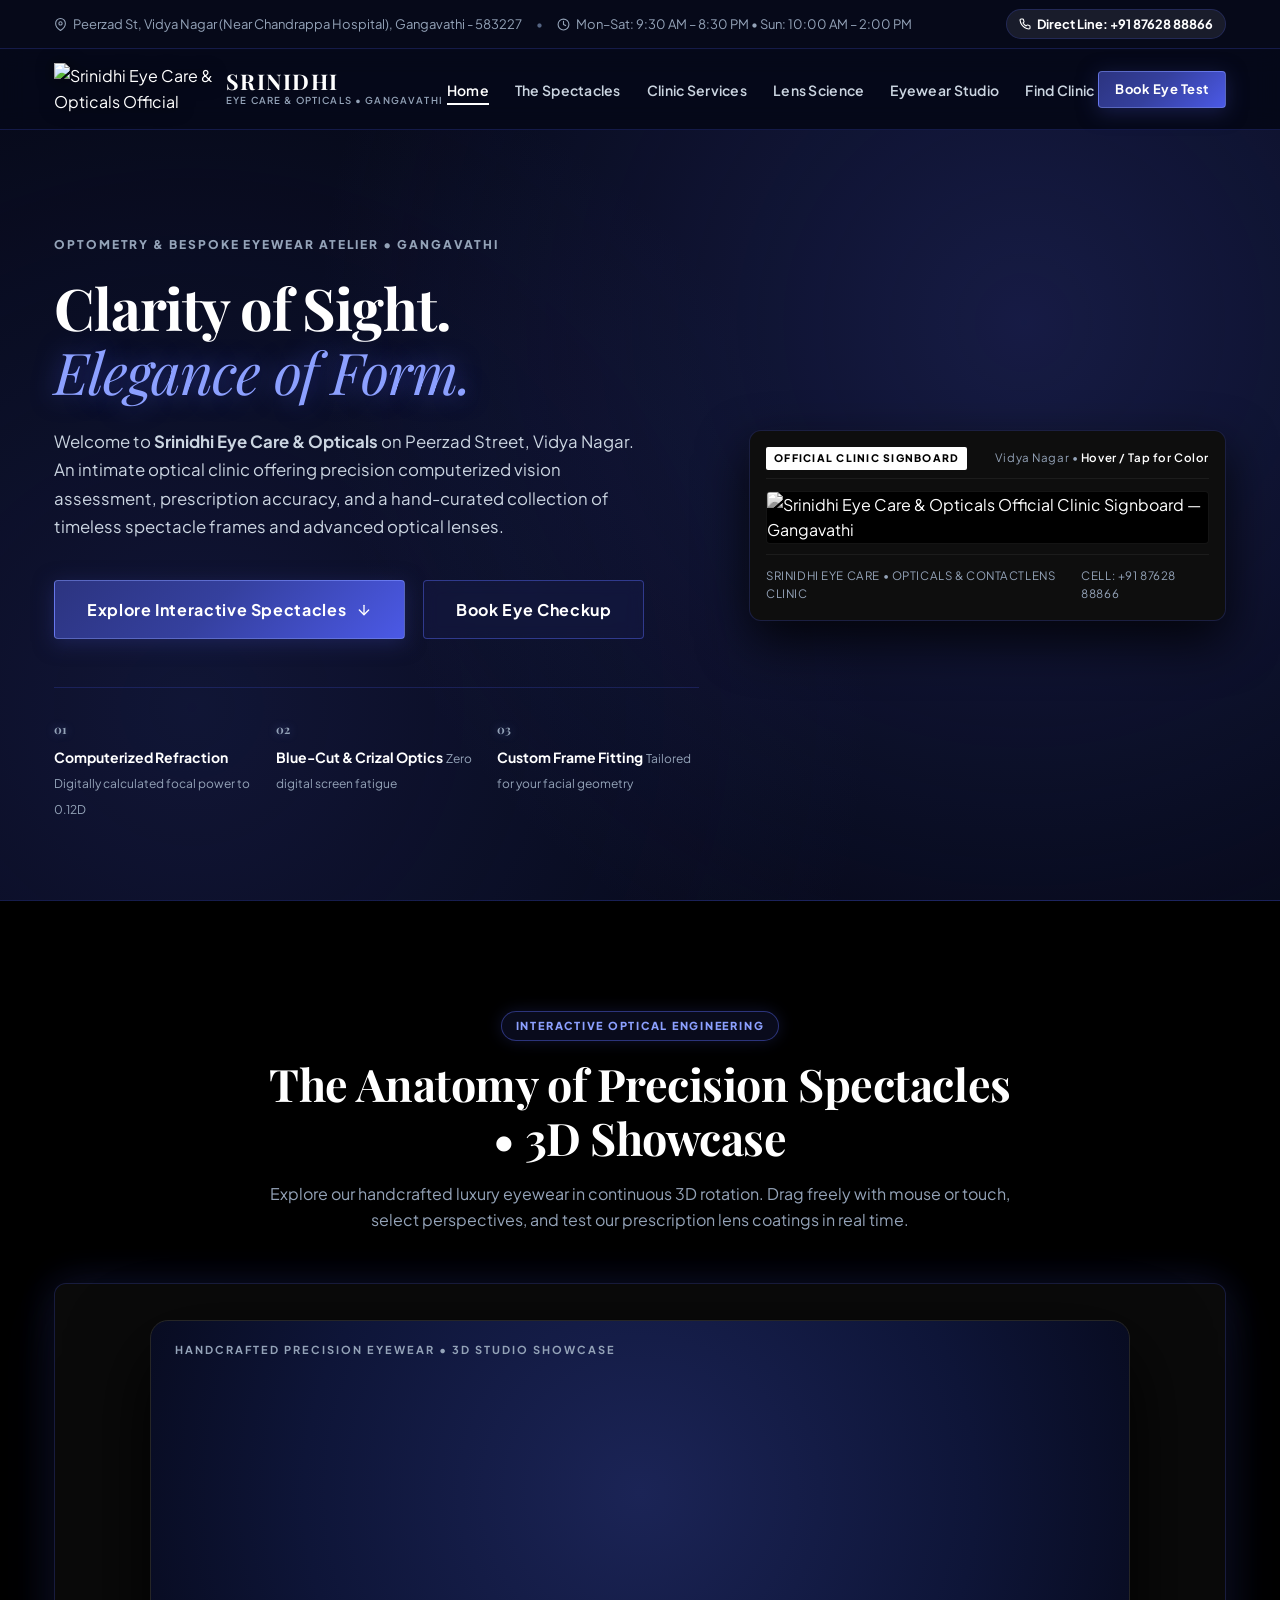
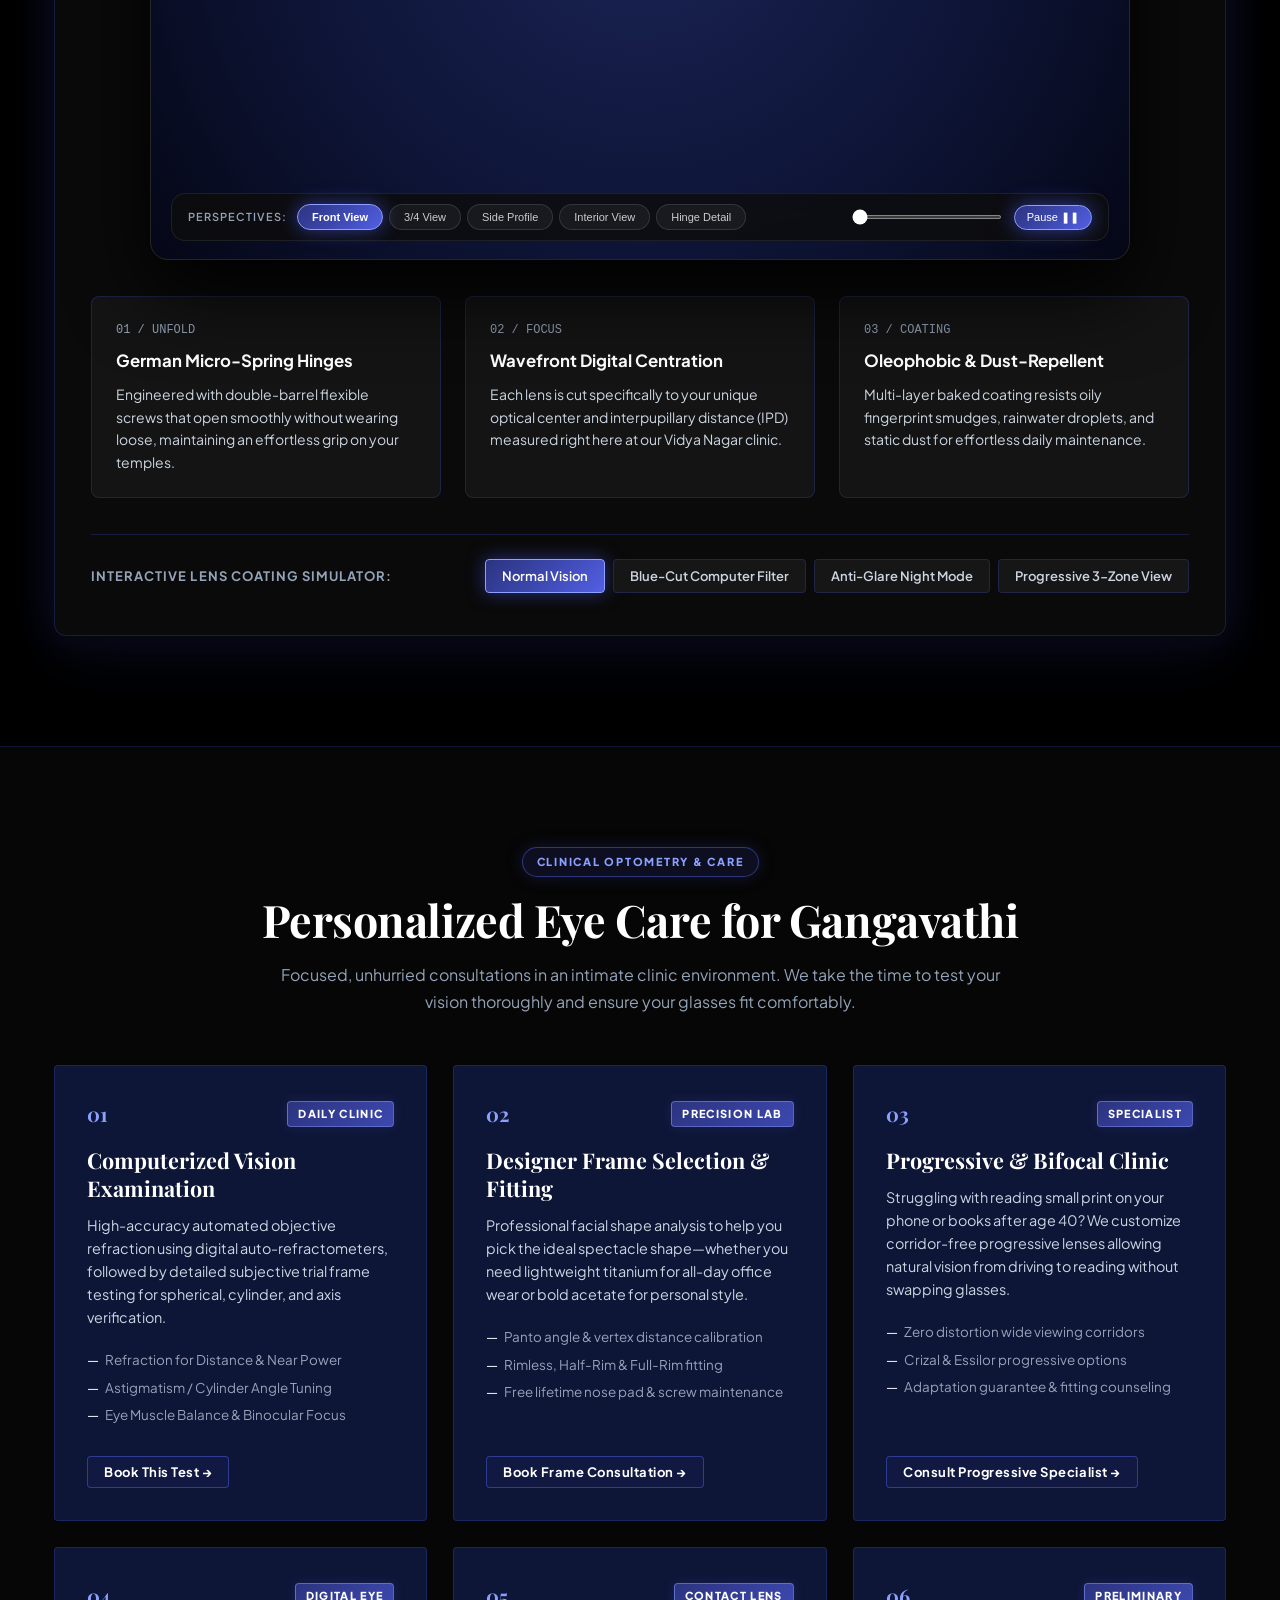
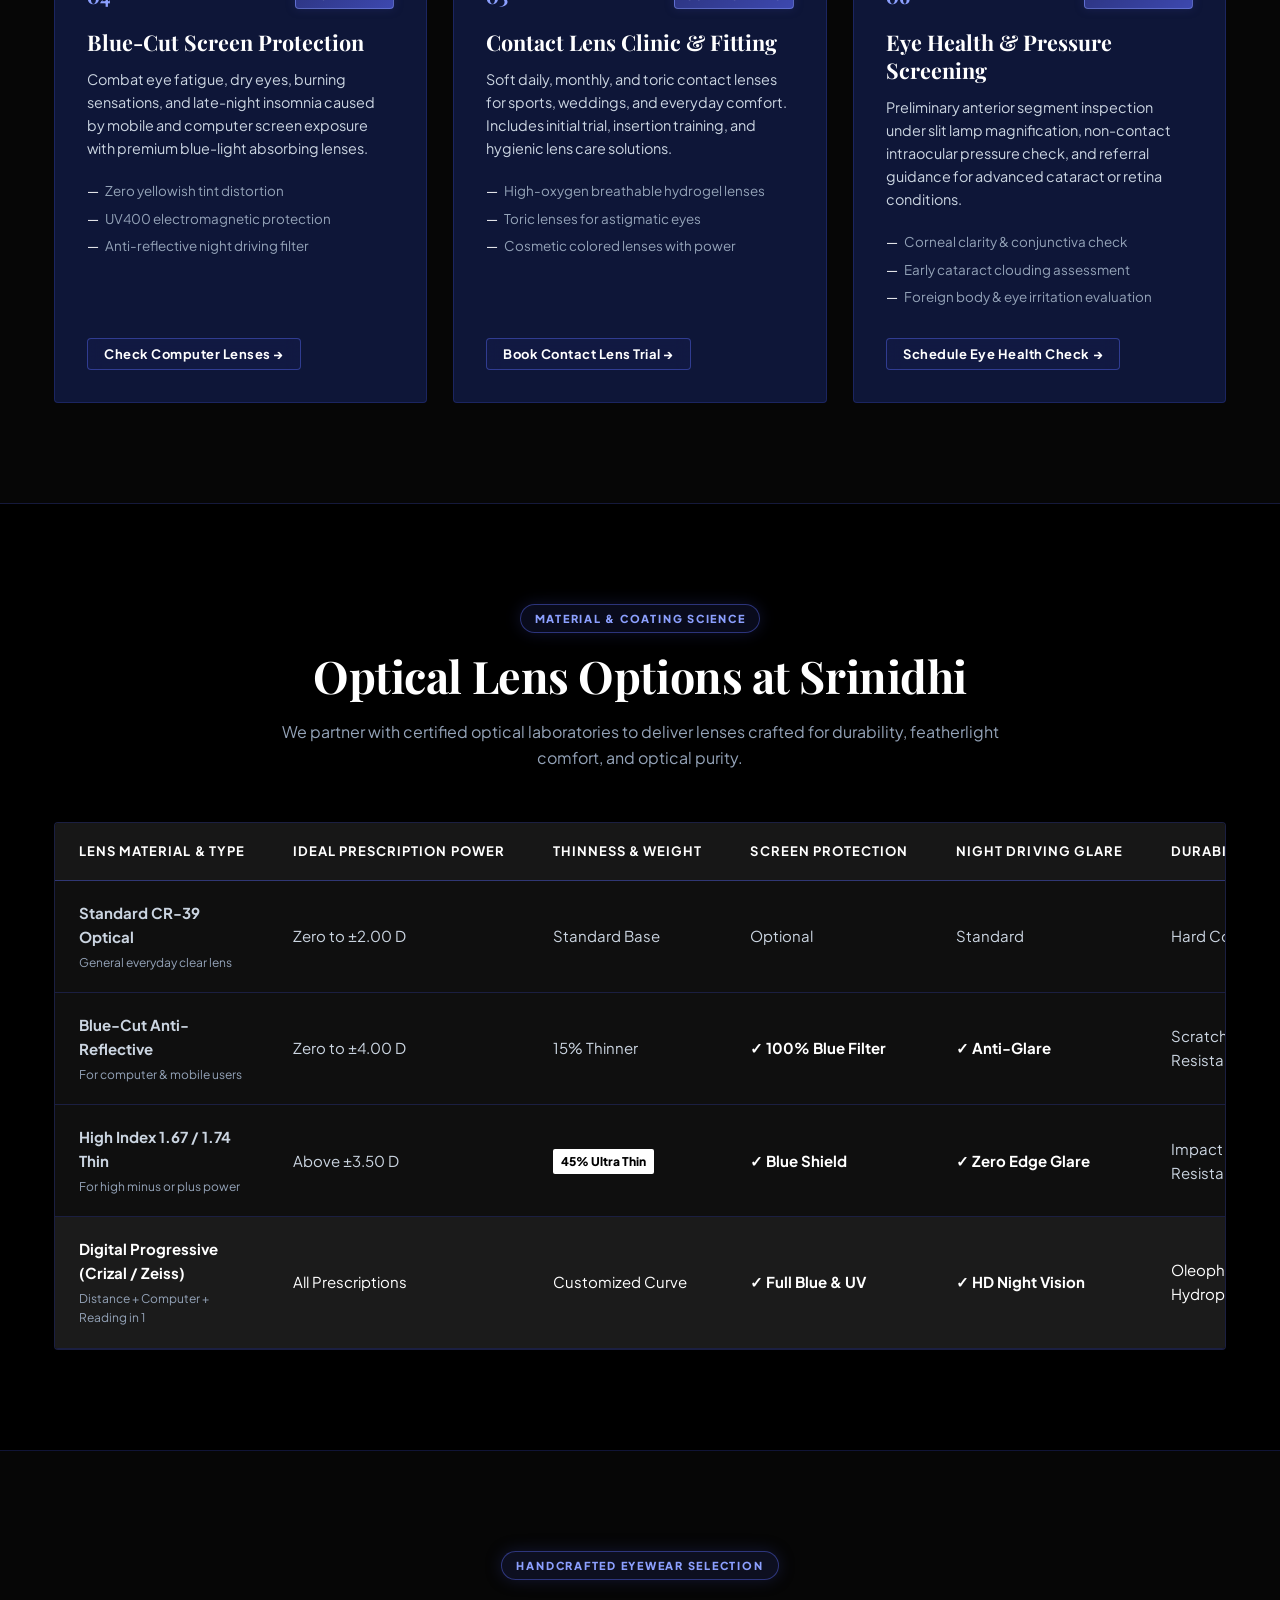
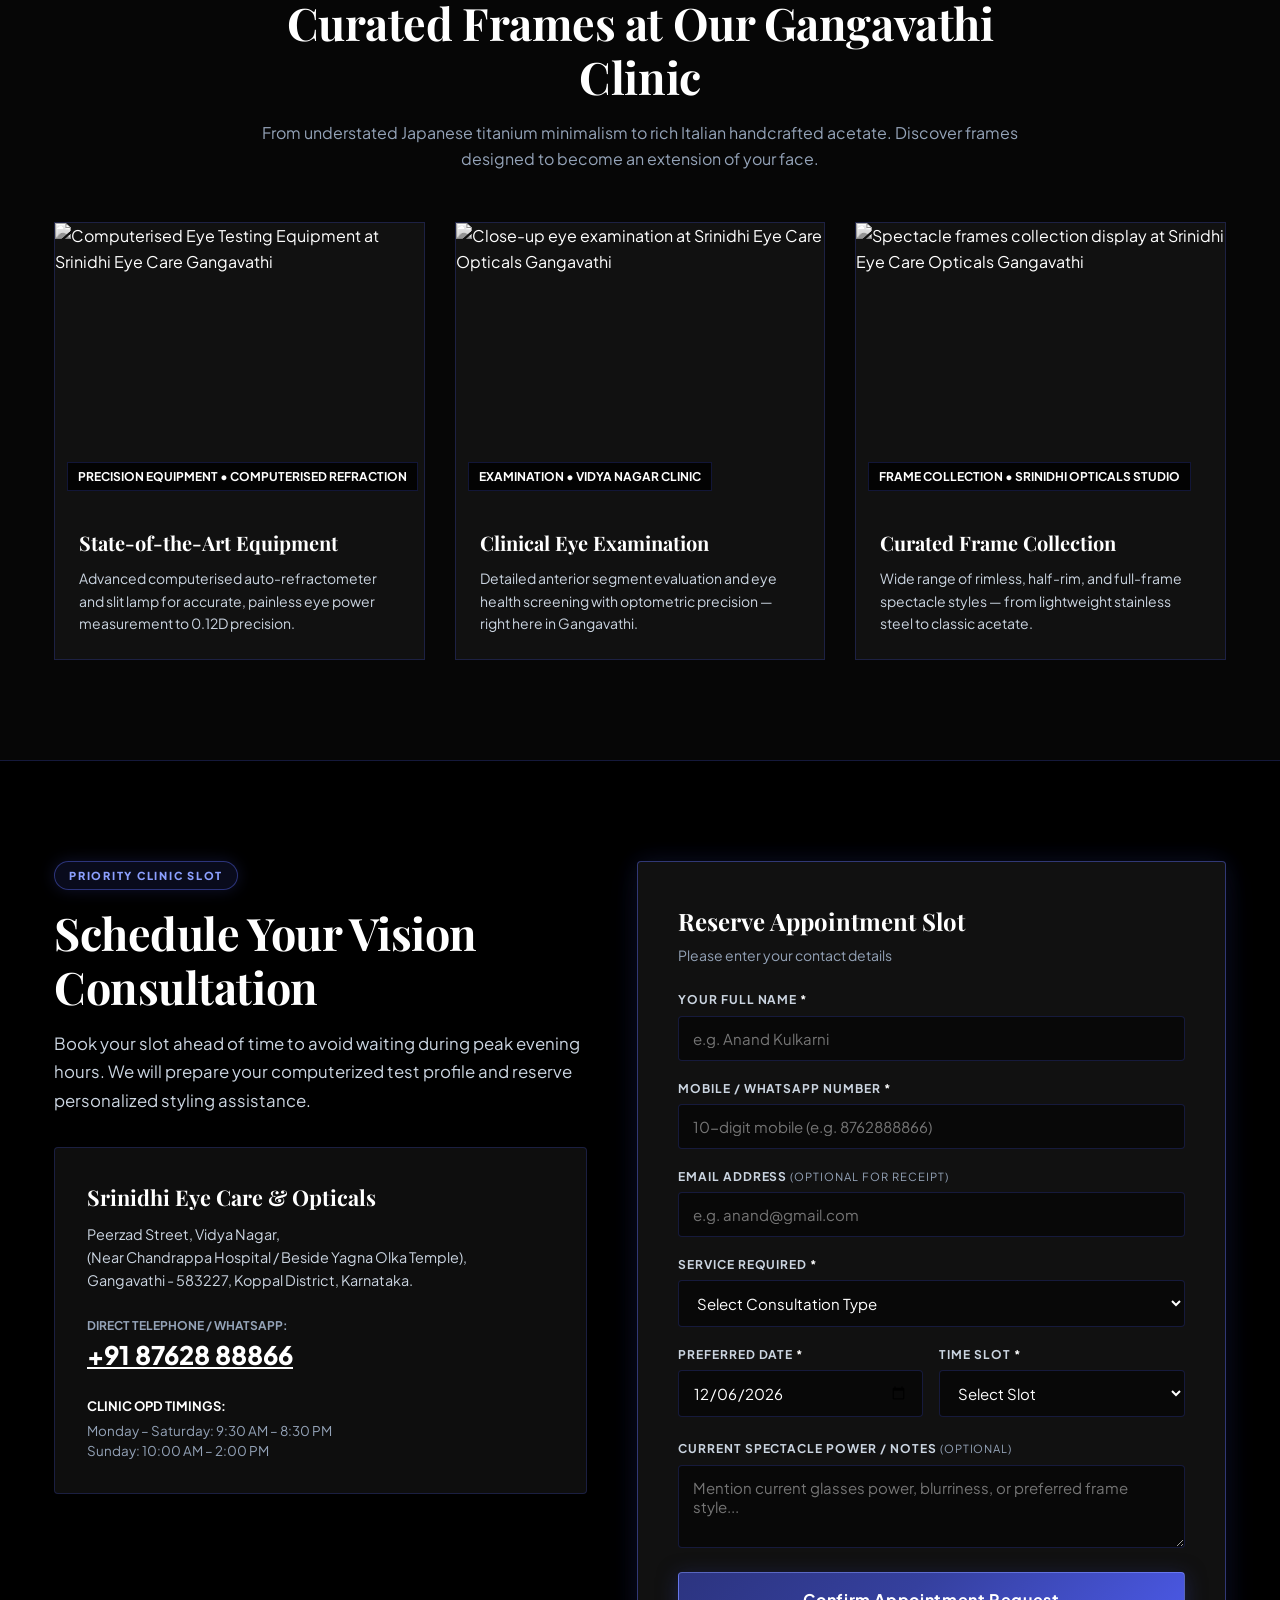
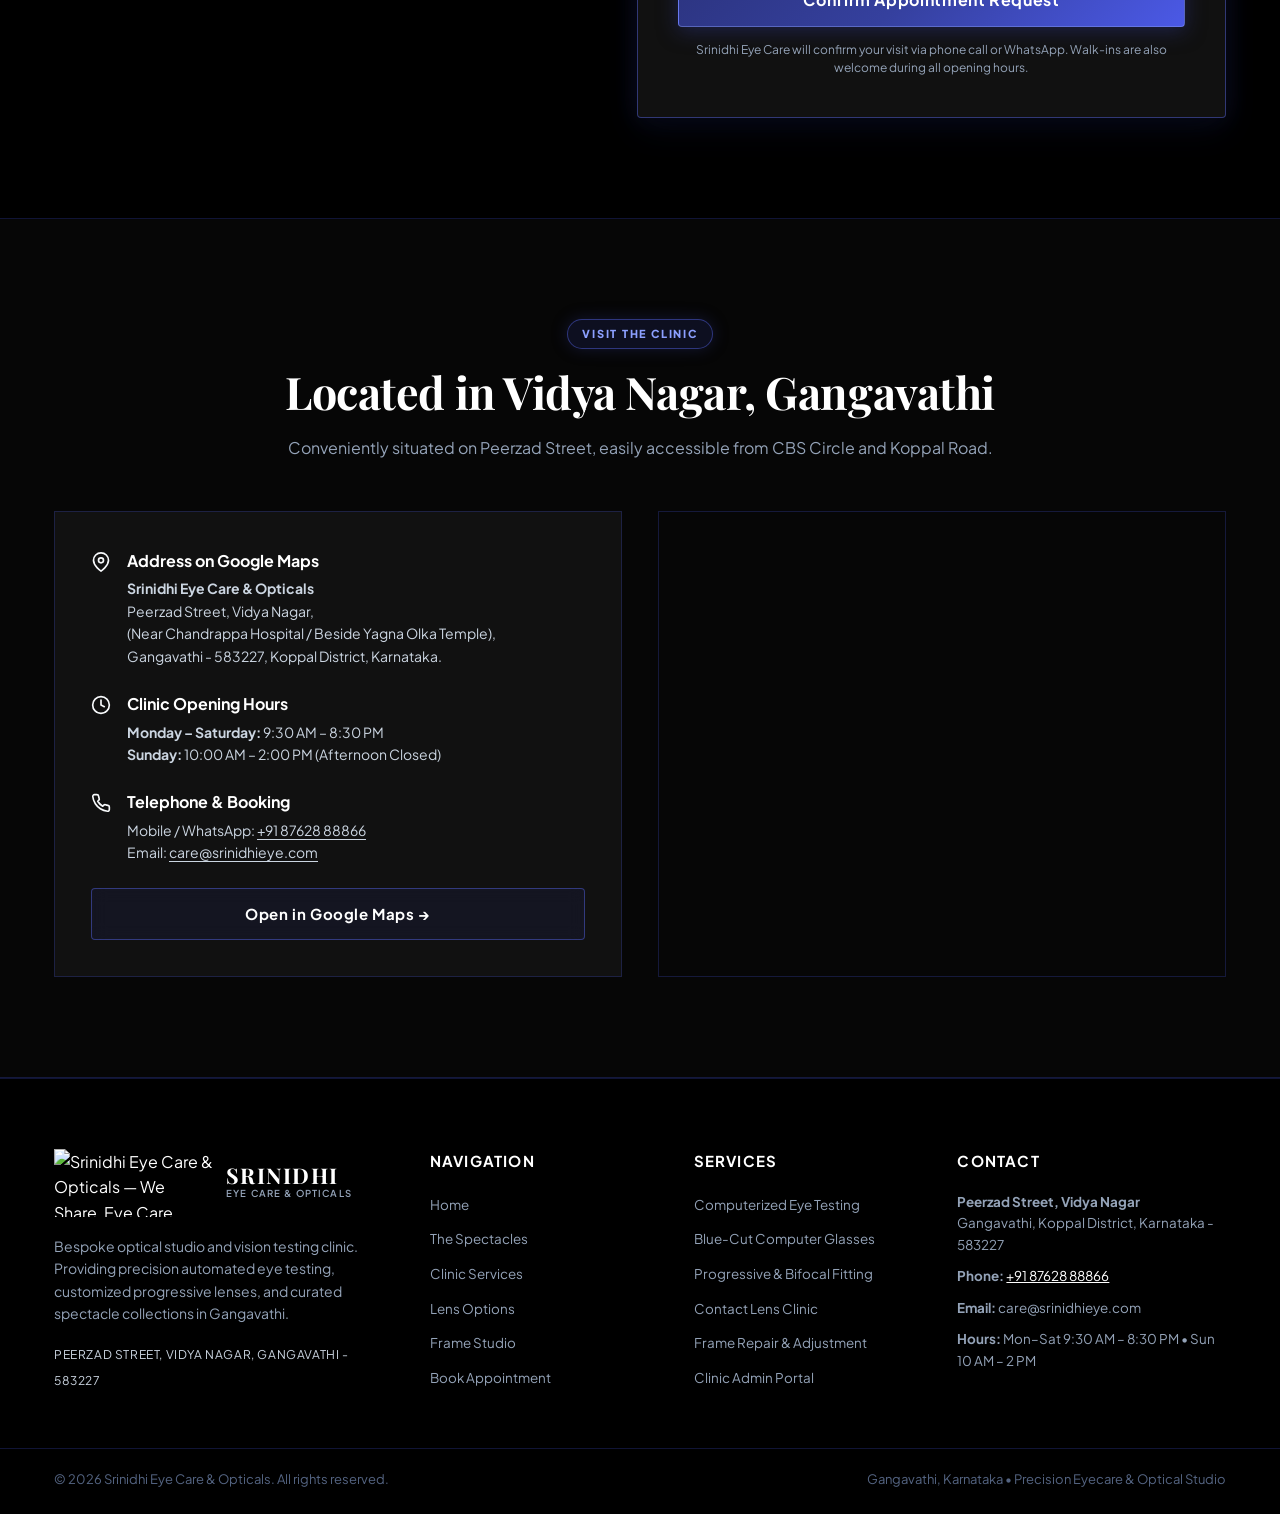
==== index.html @ fa68ac73 "feat: complete Cobalt Blue Deep #2C3480 high-energy transformation for visitor and admin portals wit" ====
<!DOCTYPE html>
<html lang="en">
<head>
  <meta charset="UTF-8">
  <meta name="viewport" content="width=device-width, initial-scale=1.0">
  <title>Srinidhi Eye Care &amp; Opticals | Classic Eye Clinic &amp; Eyewear Studio, Gangavathi</title>
  
  <meta name="description" content="Srinidhi Eye Care &amp; Opticals on Peerzad Street, Vidya Nagar, Gangavathi, Karnataka. Classic precision computerized eye testing, designer spectacle frames, blue-cut computer lenses, and progressive vision care.">
  <meta name="keywords" content="Srinidhi Eye Care, Srinidhi Opticals Gangavathi, Eye clinic Gangavathi, Eye testing Gangavathi, Spectacles Gangavathi, Blue cut lenses, Crizal lenses Koppal, Eyewear Vidya Nagar">
  <meta name="theme-color" content="#000000">

  <!-- Open Graph -->
  <meta property="og:title" content="Srinidhi Eye Care &amp; Opticals — Gangavathi, Karnataka">
  <meta property="og:description" content="Classic monochrome eye examination clinic and precision eyewear atelier in Gangavathi.">
  <meta property="og:type" content="website">

  <!-- Favicon: Official Srinidhi Eye Care Emblem -->
  <link rel="icon" type="image/png" href="images/favicon.png">

  <!-- Google Fonts: Playfair Display for Classic Black & White Luxury Editorial + Plus Jakarta Sans for Swiss Precision -->
  <link rel="preconnect" href="https://fonts.googleapis.com">
  <link rel="preconnect" href="https://fonts.gstatic.com" crossorigin>
  <link href="https://fonts.googleapis.com/css2?family=Playfair+Display:ital,wght@0,400;0,600;0,700;0,800;1,400;1,600&family=Plus+Jakarta+Sans:wght@300;400;500;600;700;800&display=swap" rel="stylesheet">

  <link rel="stylesheet" href="style.css?v=14.0">
</head>
<body class="classic-theme">

  <!-- ============================================== -->
  <!-- 1. TOP TICKER (REAL GOOGLE MAPS DETAILS)       -->
  <!-- ============================================== -->
  <div class="top-announcement-bar">
    <div class="container top-bar-content">
      <div class="top-bar-left">
        <span class="location-tag">
          <svg viewBox="0 0 24 24" width="13" height="13" fill="none" stroke="currentColor" stroke-width="2" stroke-linecap="round" stroke-linejoin="round">
            <path d="M21 10c0 7-9 13-9 13s-9-6-9-13a9 9 0 0 1 18 0z"></path>
            <circle cx="12" cy="10" r="3"></circle>
          </svg>
          Peerzad St, Vidya Nagar (Near Chandrappa Hospital), Gangavathi - 583227
        </span>
        <span class="divider-dot" aria-hidden="true">&bull;</span>
        <span class="hours-tag">
          <svg viewBox="0 0 24 24" width="13" height="13" fill="none" stroke="currentColor" stroke-width="2" stroke-linecap="round" stroke-linejoin="round">
            <circle cx="12" cy="12" r="10"></circle>
            <polyline points="12 6 12 12 16 14"></polyline>
          </svg>
          Mon–Sat: 9:30 AM – 8:30 PM &bull; Sun: 10:00 AM – 2:00 PM
        </span>
      </div>
      <div class="top-bar-right">
        <a href="tel:+918762888866" class="contact-pill">
          <svg viewBox="0 0 24 24" width="12" height="12" fill="none" stroke="currentColor" stroke-width="2.2" stroke-linecap="round" stroke-linejoin="round">
            <path d="M22 16.92v3a2 2 0 0 1-2.18 2 19.79 19.79 0 0 1-8.63-3.07 19.5 19.5 0 0 1-6-6 19.79 19.79 0 0 1-3.07-8.67A2 2 0 0 1 4.11 2h3a2 2 0 0 1 2 1.72 12.84 12.84 0 0 0 .7 2.81 2 2 0 0 1-.45 2.11L8.09 9.91a16 16 0 0 0 6 6l1.27-1.27a2 2 0 0 1 2.11-.45 12.84 12.84 0 0 0 2.81.7A2 2 0 0 1 22 16.92z"></path>
          </svg>
          Direct Line: +91 87628 88866
        </a>
      </div>
    </div>
  </div>

  <!-- ============================================== -->
  <!-- 2. CLASSIC BLACK & WHITE HEADER & NAVIGATION   -->
  <!-- ============================================== -->
  <header class="header" id="navbar">
    <div class="container header-container">
      <a href="#home" class="brand-logo" aria-label="Srinidhi Eye Care Home">
        <img src="images/srinidhi-logo-white.png" alt="Srinidhi Eye Care & Opticals Official Logo — We Share, Eye Care" class="brand-logo-img">
        <div class="brand-text">
          <span class="brand-title">SRINIDHI</span>
          <span class="brand-motto">EYE CARE &amp; OPTICALS &bull; GANGAVATHI</span>
        </div>
      </a>

      <!-- Desktop Nav -->
      <nav class="desktop-nav" aria-label="Main Navigation">
        <ul class="nav-links">
          <li><a href="#home" class="nav-link active">Home</a></li>
          <li><a href="#spectacle-experience" class="nav-link">The Spectacles</a></li>
          <li><a href="#services" class="nav-link">Clinic Services</a></li>
          <li><a href="#lens-optics" class="nav-link">Lens Science</a></li>
          <li><a href="#frame-collection" class="nav-link">Eyewear Studio</a></li>
          <li><a href="#contact" class="nav-link">Find Clinic</a></li>
        </ul>
      </nav>

      <div class="nav-actions">
        <a href="#booking" class="btn btn-white btn-sm nav-booking-btn">
          <span>Book Eye Test</span>
        </a>
        <button type="button" class="mobile-toggle-btn" id="mobileMenuBtn" aria-label="Toggle navigation" aria-expanded="false">
          <span class="bar"></span>
          <span class="bar"></span>
          <span class="bar"></span>
        </button>
      </div>
    </div>

    <!-- Mobile Drawer -->
    <div class="mobile-drawer" id="mobileDrawer">
      <div style="padding: 24px 20px 10px; text-align: center; border-bottom: 1px solid rgba(255,255,255,0.08); margin-bottom: 12px;">
        <img src="images/srinidhi-logo-white.png" alt="Srinidhi Eye Care Official Logo" class="drawer-logo-img">
        <div class="drawer-tagline">&ldquo;We Share, Eye Care&rdquo;</div>
      </div>
      <ul class="mobile-nav-links">
        <li><a href="#home" class="mobile-link">Home</a></li>
        <li><a href="#spectacle-experience" class="mobile-link">Interactive Spectacles</a></li>
        <li><a href="#services" class="mobile-link">Clinical Eye Services</a></li>
        <li><a href="#lens-optics" class="mobile-link">Lenses &amp; Coatings</a></li>
        <li><a href="#frame-collection" class="mobile-link">Frame Studio</a></li>
        <li><a href="#contact" class="mobile-link">Clinic Location &amp; Map</a></li>
        <li class="mobile-drawer-cta">
          <a href="#booking" class="btn btn-white full-width">Schedule Eye Examination</a>
        </li>
      </ul>
    </div>
  </header>

  <main>
    <!-- ============================================== -->
    <!-- 3. HERO SECTION (CLASSIC MONOCHROME EDITORIAL) -->
    <!-- ============================================== -->
    <section class="hero-section" id="home">
      <div class="container hero-container">
        <div class="hero-content">
          <span class="hero-tag">OPTOMETRY &amp; BESPOKE EYEWEAR ATELIER &bull; GANGAVATHI</span>
          
          <h1 class="hero-headline">
            Clarity of Sight.<br>
            <em>Elegance of Form.</em>
          </h1>

          <p class="hero-lead">
            Welcome to <strong>Srinidhi Eye Care &amp; Opticals</strong> on Peerzad Street, Vidya Nagar. 
            An intimate optical clinic offering precision computerized vision assessment, prescription accuracy, 
            and a hand-curated collection of timeless spectacle frames and advanced optical lenses.
          </p>

          <div class="hero-actions">
            <a href="#spectacle-experience" class="btn btn-white btn-lg">
              <span>Explore Interactive Spectacles</span>
              <svg viewBox="0 0 24 24" width="16" height="16" fill="none" stroke="currentColor" stroke-width="2" stroke-linecap="round" stroke-linejoin="round">
                <line x1="12" y1="5" x2="12" y2="19"></line>
                <polyline points="19 12 12 19 5 12"></polyline>
              </svg>
            </a>
            <a href="#booking" class="btn btn-outline-white btn-lg">
              <span>Book Eye Checkup</span>
            </a>
          </div>

          <!-- Classic Minimal Key Points -->
          <div class="hero-bullet-points">
            <div class="bullet-item">
              <span class="bullet-num">01</span>
              <div>
                <strong>Computerized Refraction</strong>
                <span>Digitally calculated focal power to 0.12D</span>
              </div>
            </div>
            <div class="bullet-item">
              <span class="bullet-num">02</span>
              <div>
                <strong>Blue-Cut &amp; Crizal Optics</strong>
                <span>Zero digital screen fatigue</span>
              </div>
            </div>
            <div class="bullet-item">
              <span class="bullet-num">03</span>
              <div>
                <strong>Custom Frame Fitting</strong>
                <span>Tailored for your facial geometry</span>
              </div>
            </div>
          </div>
        </div>

        <div class="hero-art-col">
          <div class="art-frame">
            <div class="art-frame-header">
              <span class="signboard-badge">OFFICIAL CLINIC SIGNBOARD</span>
              <span class="signboard-location">Vidya Nagar &bull; <strong style="color: #FFFFFF; font-weight: 600;">Hover / Tap for Color</strong></span>
            </div>
            <div class="signboard-wrapper">
              <img 
                src="images/clinic-signboard.png" 
                alt="Srinidhi Eye Care &amp; Opticals Official Clinic Signboard — Gangavathi" 
                class="hero-signboard-img"
              >
            </div>
            <div class="art-caption">
              <span>Srinidhi Eye Care &bull; Opticals &amp; Contactlens Clinic</span>
              <span>Cell: +91 87628 88866</span>
            </div>
          </div>
        </div>
      </div>
    </section>

    <!-- ============================================== -->
    <!-- 4. THE INTERACTIVE SCROLL-TO-OPEN SPECTACLES   -->
    <!-- ============================================== -->
    <section class="section spect-unfold-section" id="spectacle-experience">
      <div class="container">
        
        <div class="section-header text-center">
          <span class="section-tag">Interactive Optical Engineering</span>
          <h2 class="section-title">The Anatomy of Precision Spectacles &bull; 3D Showcase</h2>
          <p class="section-subtitle">
            Explore our handcrafted luxury eyewear in continuous 3D rotation. Drag freely with mouse or touch, select perspectives, and test our prescription lens coatings in real time.
          </p>
        </div>

        <!-- Sticky Stage Wrapper -->
        <div class="spectacle-interactive-stage" id="spectStage">
          
          <!-- The Spectacle 360 Turntable Viewport -->
          <div class="spectacle-360-viewport" id="spectViewport">
            <!-- 360 Header Overlay -->
            <div class="spect-360-header">
              <span class="spect-tag">Handcrafted Precision Eyewear &bull; 3D Studio Showcase</span>
            </div>

            <!-- Touch 3D Floating Hint for Mobile -->
            <div class="mobile-3d-hint" id="mobile3dHint" aria-hidden="true">
              <span>&#128070; Touch &amp; Drag to Rotate in 3D</span>
            </div>

            <!-- WebGL 3D Canvas -->
            <canvas id="spect360Canvas"></canvas>

            <!-- 360 Floating Controls Overlay -->
            <div class="spect-360-bar">
              <div class="spect-angle-row">
                <div class="spect-btn-group">
                  <span class="spect-bar-label">Perspectives:</span>
                  <button type="button" class="spect-angle-btn active" data-angle="0">Front View</button>
                  <button type="button" class="spect-angle-btn" data-angle="45">3/4 View</button>
                  <button type="button" class="spect-angle-btn" data-angle="90">Side Profile</button>
                  <button type="button" class="spect-angle-btn" data-angle="180">Interior View</button>
                  <button type="button" class="spect-angle-btn" data-angle="315">Hinge Detail</button>
                </div>

                <div class="spect-slider-box">
                  <input type="range" id="degSlider" min="0" max="360" value="0" step="1" aria-label="Turntable Scrubber" title="Scrub Rotation">
                  <button type="button" class="spect-spin-btn active" id="autoSpinBtn" title="Toggle Auto-Rotation">Pause &#10074;&#10074;</button>
                </div>
              </div>
            </div>
          </div>

          <!-- Spectacle Feature Breakdown Cards (Synchronized with scroll) -->
          <div class="spect-breakdown-grid">
            <div class="spect-card" id="spectCard1">
              <span class="spect-step-num">01 / UNFOLD</span>
              <h4>German Micro-Spring Hinges</h4>
              <p>Engineered with double-barrel flexible screws that open smoothly without wearing loose, maintaining an effortless grip on your temples.</p>
            </div>

            <div class="spect-card" id="spectCard2">
              <span class="spect-step-num">02 / FOCUS</span>
              <h4>Wavefront Digital Centration</h4>
              <p>Each lens is cut specifically to your unique optical center and interpupillary distance (IPD) measured right here at our Vidya Nagar clinic.</p>
            </div>

            <div class="spect-card" id="spectCard3">
              <span class="spect-step-num">03 / COATING</span>
              <h4>Oleophobic &amp; Dust-Repellent</h4>
              <p>Multi-layer baked coating resists oily fingerprint smudges, rainwater droplets, and static dust for effortless daily maintenance.</p>
            </div>
          </div>

          <!-- Interactive Simulator Controls -->
          <div class="spect-controls-bar">
            <span class="controls-label">Interactive Lens Coating Simulator:</span>
            <div class="control-btn-group">
              <button type="button" class="ctrl-btn active" data-filter="clear">Normal Vision</button>
              <button type="button" class="ctrl-btn" data-filter="bluecut">Blue-Cut Computer Filter</button>
              <button type="button" class="ctrl-btn" data-filter="antiglare">Anti-Glare Night Mode</button>
              <button type="button" class="ctrl-btn" data-filter="progressive">Progressive 3-Zone View</button>
            </div>
          </div>

        </div>
      </div>
    </section>

    <!-- ============================================== -->
    <!-- 5. CLINIC EYE SERVICES (SMALL CLINIC FOCUS)    -->
    <!-- ============================================== -->
    <section class="section services-section" id="services">
      <div class="container">
        
        <div class="section-header text-center">
          <span class="section-tag">Clinical Optometry &amp; Care</span>
          <h2 class="section-title">Personalized Eye Care for Gangavathi</h2>
          <p class="section-subtitle">
            Focused, unhurried consultations in an intimate clinic environment. We take the time to test your vision thoroughly and ensure your glasses fit comfortably.
          </p>
        </div>

        <div class="services-classic-grid">
          
          <!-- Service 1 -->
          <div class="classic-service-card">
            <div class="svc-header">
              <span class="svc-num">01</span>
              <span class="svc-badge">Daily Clinic</span>
            </div>
            <h3>Computerized Vision Examination</h3>
            <p>
              High-accuracy automated objective refraction using digital auto-refractometers, followed by detailed subjective trial frame testing for spherical, cylinder, and axis verification.
            </p>
            <ul class="svc-list">
              <li>Refraction for Distance &amp; Near Power</li>
              <li>Astigmatism / Cylinder Angle Tuning</li>
              <li>Eye Muscle Balance &amp; Binocular Focus</li>
            </ul>
            <div class="svc-action">
              <button type="button" class="btn btn-outline-white btn-sm book-service-btn" data-service="Computerized Vision Examination">
                Book This Test &rarr;
              </button>
            </div>
          </div>

          <!-- Service 2 -->
          <div class="classic-service-card">
            <div class="svc-header">
              <span class="svc-num">02</span>
              <span class="svc-badge">Precision Lab</span>
            </div>
            <h3>Designer Frame Selection &amp; Fitting</h3>
            <p>
              Professional facial shape analysis to help you pick the ideal spectacle shape—whether you need lightweight titanium for all-day office wear or bold acetate for personal style.
            </p>
            <ul class="svc-list">
              <li>Panto angle &amp; vertex distance calibration</li>
              <li>Rimless, Half-Rim &amp; Full-Rim fitting</li>
              <li>Free lifetime nose pad &amp; screw maintenance</li>
            </ul>
            <div class="svc-action">
              <button type="button" class="btn btn-outline-white btn-sm book-service-btn" data-service="Designer Frame Selection &amp; Fitting">
                Book Frame Consultation &rarr;
              </button>
            </div>
          </div>

          <!-- Service 3 -->
          <div class="classic-service-card">
            <div class="svc-header">
              <span class="svc-num">03</span>
              <span class="svc-badge">Specialist</span>
            </div>
            <h3>Progressive &amp; Bifocal Clinic</h3>
            <p>
              Struggling with reading small print on your phone or books after age 40? We customize corridor-free progressive lenses allowing natural vision from driving to reading without swapping glasses.
            </p>
            <ul class="svc-list">
              <li>Zero distortion wide viewing corridors</li>
              <li>Crizal &amp; Essilor progressive options</li>
              <li>Adaptation guarantee &amp; fitting counseling</li>
            </ul>
            <div class="svc-action">
              <button type="button" class="btn btn-outline-white btn-sm book-service-btn" data-service="Progressive &amp; Bifocal Consultation">
                Consult Progressive Specialist &rarr;
              </button>
            </div>
          </div>

          <!-- Service 4 -->
          <div class="classic-service-card">
            <div class="svc-header">
              <span class="svc-num">04</span>
              <span class="svc-badge">Digital Eye</span>
            </div>
            <h3>Blue-Cut Screen Protection</h3>
            <p>
              Combat eye fatigue, dry eyes, burning sensations, and late-night insomnia caused by mobile and computer screen exposure with premium blue-light absorbing lenses.
            </p>
            <ul class="svc-list">
              <li>Zero yellowish tint distortion</li>
              <li>UV400 electromagnetic protection</li>
              <li>Anti-reflective night driving filter</li>
            </ul>
            <div class="svc-action">
              <button type="button" class="btn btn-outline-white btn-sm book-service-btn" data-service="Blue-Cut Screen Protection">
                Check Computer Lenses &rarr;
              </button>
            </div>
          </div>

          <!-- Service 5 -->
          <div class="classic-service-card">
            <div class="svc-header">
              <span class="svc-num">05</span>
              <span class="svc-badge">Contact Lens</span>
            </div>
            <h3>Contact Lens Clinic &amp; Fitting</h3>
            <p>
              Soft daily, monthly, and toric contact lenses for sports, weddings, and everyday comfort. Includes initial trial, insertion training, and hygienic lens care solutions.
            </p>
            <ul class="svc-list">
              <li>High-oxygen breathable hydrogel lenses</li>
              <li>Toric lenses for astigmatic eyes</li>
              <li>Cosmetic colored lenses with power</li>
            </ul>
            <div class="svc-action">
              <button type="button" class="btn btn-outline-white btn-sm book-service-btn" data-service="Contact Lens Fitting">
                Book Contact Lens Trial &rarr;
              </button>
            </div>
          </div>

          <!-- Service 6 -->
          <div class="classic-service-card">
            <div class="svc-header">
              <span class="svc-num">06</span>
              <span class="svc-badge">Preliminary</span>
            </div>
            <h3>Eye Health &amp; Pressure Screening</h3>
            <p>
              Preliminary anterior segment inspection under slit lamp magnification, non-contact intraocular pressure check, and referral guidance for advanced cataract or retina conditions.
            </p>
            <ul class="svc-list">
              <li>Corneal clarity &amp; conjunctiva check</li>
              <li>Early cataract clouding assessment</li>
              <li>Foreign body &amp; eye irritation evaluation</li>
            </ul>
            <div class="svc-action">
              <button type="button" class="btn btn-outline-white btn-sm book-service-btn" data-service="Eye Health &amp; Pressure Screening">
                Schedule Eye Health Check &rarr;
              </button>
            </div>
          </div>

        </div>
      </div>
    </section>

    <!-- ============================================== -->
    <!-- 6. LENS SCIENCE & COATING MATRIX               -->
    <!-- ============================================== -->
    <section class="section lens-section" id="lens-optics">
      <div class="container">
        
        <div class="section-header text-center">
          <span class="section-tag">Material &amp; Coating Science</span>
          <h2 class="section-title">Optical Lens Options at Srinidhi</h2>
          <p class="section-subtitle">
            We partner with certified optical laboratories to deliver lenses crafted for durability, featherlight comfort, and optical purity.
          </p>
        </div>

        <div class="classic-table-wrap">
          <table class="classic-table">
            <thead>
              <tr>
                <th>Lens Material &amp; Type</th>
                <th>Ideal Prescription Power</th>
                <th>Thinness &amp; Weight</th>
                <th>Screen Protection</th>
                <th>Night Driving Glare</th>
                <th>Durability</th>
              </tr>
            </thead>
            <tbody>
              <tr>
                <td>
                  <strong>Standard CR-39 Optical</strong>
                  <span class="tbl-sub">General everyday clear lens</span>
                </td>
                <td>Zero to &plusmn;2.00 D</td>
                <td>Standard Base</td>
                <td>Optional</td>
                <td>Standard</td>
                <td>Hard Coated</td>
              </tr>
              <tr>
                <td>
                  <strong>Blue-Cut Anti-Reflective</strong>
                  <span class="tbl-sub">For computer &amp; mobile users</span>
                </td>
                <td>Zero to &plusmn;4.00 D</td>
                <td>15% Thinner</td>
                <td><span class="check-mark">✓ 100% Blue Filter</span></td>
                <td><span class="check-mark">✓ Anti-Glare</span></td>
                <td>Scratch Resistant</td>
              </tr>
              <tr>
                <td>
                  <strong>High Index 1.67 / 1.74 Thin</strong>
                  <span class="tbl-sub">For high minus or plus power</span>
                </td>
                <td>Above &plusmn;3.50 D</td>
                <td><span class="badge-thin">45% Ultra Thin</span></td>
                <td><span class="check-mark">✓ Blue Shield</span></td>
                <td><span class="check-mark">✓ Zero Edge Glare</span></td>
                <td>Impact Resistant</td>
              </tr>
              <tr class="highlighted-classic-row">
                <td>
                  <strong>Digital Progressive (Crizal / Zeiss)</strong>
                  <span class="tbl-sub">Distance + Computer + Reading in 1</span>
                </td>
                <td>All Prescriptions</td>
                <td>Customized Curve</td>
                <td><span class="check-mark">✓ Full Blue &amp; UV</span></td>
                <td><span class="check-mark">✓ HD Night Vision</span></td>
                <td>Oleophobic Hydrophobic</td>
              </tr>
            </tbody>
          </table>
        </div>
      </div>
    </section>

    <!-- ============================================== -->
    <!-- 7. EYEWEAR STUDIO / FRAME SHOWCASE             -->
    <!-- ============================================== -->
    <section class="section frames-section" id="frame-collection">
      <div class="container">
        
        <div class="section-header text-center">
          <span class="section-tag">Handcrafted Eyewear Selection</span>
          <h2 class="section-title">Curated Frames at Our Gangavathi Clinic</h2>
          <p class="section-subtitle">
            From understated Japanese titanium minimalism to rich Italian handcrafted acetate. Discover frames designed to become an extension of your face.
          </p>
        </div>

        <div class="frames-grid">
          
          <!-- Frame 1: Real clinic equipment image -->
          <div class="frame-item">
            <div class="frame-photo">
              <img 
                src="images/clinic-equipment-4k.jpg" 
                alt="Computerised Eye Testing Equipment at Srinidhi Eye Care Gangavathi" 
                loading="lazy"
              >
              <span class="frame-label">Precision Equipment &bull; Computerised Refraction</span>
            </div>
            <div class="frame-details">
              <h4>State-of-the-Art Equipment</h4>
              <p>Advanced computerised auto-refractometer and slit lamp for accurate, painless eye power measurement to 0.12D precision.</p>
            </div>
          </div>

          <!-- Frame 2: Real eye close-up -->
          <div class="frame-item">
            <div class="frame-photo">
              <img 
                src="images/clinic-eye-color-4k.jpg" 
                alt="Close-up eye examination at Srinidhi Eye Care Opticals Gangavathi" 
                loading="lazy"
              >
              <span class="frame-label">Examination &bull; Vidya Nagar Clinic</span>
            </div>
            <div class="frame-details">
              <h4>Clinical Eye Examination</h4>
              <p>Detailed anterior segment evaluation and eye health screening with optometric precision — right here in Gangavathi.</p>
            </div>
          </div>

          <!-- Frame 3: Real spectacle frames display -->
          <div class="frame-item">
            <div class="frame-photo">
              <img 
                src="images/clinic-frames-display-4k.jpg" 
                alt="Spectacle frames collection display at Srinidhi Eye Care Opticals Gangavathi" 
                loading="lazy"
              >
              <span class="frame-label">Frame Collection &bull; Srinidhi Opticals Studio</span>
            </div>
            <div class="frame-details">
              <h4>Curated Frame Collection</h4>
              <p>Wide range of rimless, half-rim, and full-frame spectacle styles — from lightweight stainless steel to classic acetate.</p>
            </div>
          </div>

        </div>
      </div>
    </section>

    <!-- ============================================== -->
    <!-- 8. REAL APPOINTMENT BOOKING FORM               -->
    <!-- ============================================== -->
    <section class="section booking-section" id="booking">
      <div class="container">
        
        <div class="booking-layout">
          
          <div class="booking-info">
            <span class="section-tag">Priority Clinic Slot</span>
            <h2 class="section-title">Schedule Your Vision Consultation</h2>
            <p class="booking-desc">
              Book your slot ahead of time to avoid waiting during peak evening hours. We will prepare your computerized test profile and reserve personalized styling assistance.
            </p>

            <div class="clinic-contact-card">
              <h4>Srinidhi Eye Care &amp; Opticals</h4>
              <p class="clinic-address">
                Peerzad Street, Vidya Nagar,<br>
                (Near Chandrappa Hospital / Beside Yagna Olka Temple),<br>
                Gangavathi - 583227, Koppal District, Karnataka.
              </p>

              <div class="direct-phone-box">
                <span>Direct Telephone / WhatsApp:</span>
                <a href="tel:+918762888866" class="phone-link">+91 87628 88866</a>
              </div>

              <div class="clinic-schedule-box">
                <strong>Clinic OPD Timings:</strong>
                <p>Monday – Saturday: 9:30 AM – 8:30 PM<br>Sunday: 10:00 AM – 2:00 PM</p>
              </div>
            </div>
          </div>

          <!-- The Booking Form -->
          <div class="booking-form-wrap">
            <div class="form-container-card">
              
              <div class="form-card-top">
                <h3>Reserve Appointment Slot</h3>
                <p>Please enter your contact details</p>
              </div>

              <div class="form-alert" id="formAlert" style="display: none;" role="alert"></div>

              <form id="appointmentForm" novalidate>
                
                <!-- 1. Name -->
                <div class="form-field">
                  <label for="clientName">Your Full Name <span class="req">*</span></label>
                  <input 
                    type="text" 
                    id="clientName" 
                    name="clientName" 
                    placeholder="e.g. Anand Kulkarni" 
                    required 
                    autocomplete="name"
                  >
                  <span class="err-text" id="nameError"></span>
                </div>

                <!-- 2. Mobile Phone -->
                <div class="form-field">
                  <label for="clientPhone">Mobile / WhatsApp Number <span class="req">*</span></label>
                  <input 
                    type="tel" 
                    id="clientPhone" 
                    name="clientPhone" 
                    placeholder="10-digit mobile (e.g. 8762888866)" 
                    required 
                    autocomplete="tel"
                  >
                  <span class="err-text" id="phoneError"></span>
                </div>

                <!-- 3. Optional Email -->
                <div class="form-field">
                  <label for="clientEmail">Email Address <span class="opt">(Optional for receipt)</span></label>
                  <input 
                    type="email" 
                    id="clientEmail" 
                    name="clientEmail" 
                    placeholder="e.g. anand@gmail.com" 
                    autocomplete="email"
                  >
                  <span class="err-text" id="emailError"></span>
                </div>

                <!-- 4. Service Selection -->
                <div class="form-field">
                  <label for="serviceSelect">Service Required <span class="req">*</span></label>
                  <select id="serviceSelect" name="serviceSelect" required>
                    <option value="" disabled selected>Select Consultation Type</option>
                    <option value="Computerized Vision Examination">Computerized Vision Examination</option>
                    <option value="Designer Frame Selection &amp; Fitting">Designer Frame Selection &amp; Fitting</option>
                    <option value="Progressive &amp; Bifocal Consultation">Progressive &amp; Bifocal Consultation</option>
                    <option value="Blue-Cut Screen Protection">Blue-Cut Screen Protection</option>
                    <option value="Contact Lens Fitting">Contact Lens Fitting</option>
                    <option value="Eye Health &amp; Pressure Screening">Eye Health &amp; Pressure Screening</option>
                    <option value="General Optical Consultation">General Optical Consultation</option>
                  </select>
                  <span class="err-text" id="serviceError"></span>
                </div>

                <!-- 5. Date & Time Row -->
                <div class="form-grid-2">
                  <div class="form-field">
                    <label for="prefDate">Preferred Date <span class="req">*</span></label>
                    <input type="date" id="prefDate" name="prefDate" required>
                    <span class="err-text" id="dateError"></span>
                  </div>

                  <div class="form-field">
                    <label for="prefTime">Time Slot <span class="req">*</span></label>
                    <select id="prefTime" name="prefTime" required>
                      <option value="" disabled selected>Select Slot</option>
                      <option value="Morning (10:00 AM - 01:00 PM)">Morning (10:00 AM - 01:00 PM)</option>
                      <option value="Afternoon (02:00 PM - 05:00 PM)">Afternoon (02:00 PM - 05:00 PM)</option>
                      <option value="Evening (05:00 PM - 07:30 PM)">Evening (05:00 PM - 07:30 PM)</option>
                      <option value="Night (07:30 PM - 08:30 PM)">Night (07:30 PM - 08:30 PM)</option>
                    </select>
                    <span class="err-text" id="timeError"></span>
                  </div>
                </div>

                <!-- 6. Optional Notes -->
                <div class="form-field">
                  <label for="clientMessage">Current Spectacle Power / Notes <span class="opt">(Optional)</span></label>
                  <textarea 
                    id="clientMessage" 
                    name="clientMessage" 
                    rows="3" 
                    placeholder="Mention current glasses power, blurriness, or preferred frame style..."
                  ></textarea>
                </div>

                <button type="submit" class="btn btn-white btn-lg full-width" id="submitBtn">
                  <span class="btn-text">Confirm Appointment Request</span>
                  <span class="spinner" aria-hidden="true"></span>
                </button>

                <p class="form-note">
                  Srinidhi Eye Care will confirm your visit via phone call or WhatsApp. Walk-ins are also welcome during all opening hours.
                </p>
              </form>

            </div>
          </div>

        </div>
      </div>
    </section>

    <!-- ============================================== -->
    <!-- 9. CLINIC LOCATION, GOOGLE MAP & HOURS         -->
    <!-- ============================================== -->
    <section class="section contact-section" id="contact">
      <div class="container">
        
        <div class="section-header text-center">
          <span class="section-tag">Visit the Clinic</span>
          <h2 class="section-title">Located in Vidya Nagar, Gangavathi</h2>
          <p class="section-subtitle">
            Conveniently situated on Peerzad Street, easily accessible from CBS Circle and Koppal Road.
          </p>
        </div>

        <div class="contact-grid">
          
          <div class="contact-card-box">
            <div class="c-item">
              <span class="c-icon">
                <svg viewBox="0 0 24 24" width="20" height="20" fill="none" stroke="currentColor" stroke-width="2" stroke-linecap="round" stroke-linejoin="round">
                  <path d="M21 10c0 7-9 13-9 13s-9-6-9-13a9 9 0 0 1 18 0z"></path>
                  <circle cx="12" cy="10" r="3"></circle>
                </svg>
              </span>
              <div>
                <h4>Address on Google Maps</h4>
                <p>
                  <strong>Srinidhi Eye Care &amp; Opticals</strong><br>
                  Peerzad Street, Vidya Nagar,<br>
                  (Near Chandrappa Hospital / Beside Yagna Olka Temple),<br>
                  Gangavathi - 583227, Koppal District, Karnataka.
                </p>
              </div>
            </div>

            <div class="c-item">
              <span class="c-icon">
                <svg viewBox="0 0 24 24" width="20" height="20" fill="none" stroke="currentColor" stroke-width="2" stroke-linecap="round" stroke-linejoin="round">
                  <circle cx="12" cy="12" r="10"></circle>
                  <polyline points="12 6 12 12 16 14"></polyline>
                </svg>
              </span>
              <div>
                <h4>Clinic Opening Hours</h4>
                <p>
                  <strong>Monday – Saturday:</strong> 9:30 AM – 8:30 PM<br>
                  <strong>Sunday:</strong> 10:00 AM – 2:00 PM (Afternoon Closed)
                </p>
              </div>
            </div>

            <div class="c-item">
              <span class="c-icon">
                <svg viewBox="0 0 24 24" width="20" height="20" fill="none" stroke="currentColor" stroke-width="2" stroke-linecap="round" stroke-linejoin="round">
                  <path d="M22 16.92v3a2 2 0 0 1-2.18 2 19.79 19.79 0 0 1-8.63-3.07 19.5 19.5 0 0 1-6-6 19.79 19.79 0 0 1-3.07-8.67A2 2 0 0 1 4.11 2h3a2 2 0 0 1 2 1.72 12.84 12.84 0 0 0 .7 2.81 2 2 0 0 1-.45 2.11L8.09 9.91a16 16 0 0 0 6 6l1.27-1.27a2 2 0 0 1 2.11-.45 12.84 12.84 0 0 0 2.81.7A2 2 0 0 1 22 16.92z"></path>
                </svg>
              </span>
              <div>
                <h4>Telephone &amp; Booking</h4>
                <p>
                  Mobile / WhatsApp: <a href="tel:+918762888866" class="text-underline">+91 87628 88866</a><br>
                  Email: <a href="mailto:care@srinidhieye.com" class="text-underline">care@srinidhieye.com</a>
                </p>
              </div>
            </div>

            <div class="c-actions">
              <a href="https://maps.google.com/?q=Srinidhi+Eye+Care+Gangavathi+Karnataka" target="_blank" rel="noopener noreferrer" class="btn btn-outline-white full-width">
                Open in Google Maps &rarr;
              </a>
            </div>
          </div>

          <!-- Embedded Map -->
          <div class="map-embed-frame">
            <iframe 
              src="https://www.google.com/maps/embed?pb=!1m18!1m12!1m3!1d3846.549216124572!2d76.52843487588075!3d15.428172985160824!2m3!1f0!2f0!3f0!3m2!1i1024!2i768!4f13.1!3m3!1m2!1s0x3bb780b621379bb7%3A0xb7e6f3dfef86b036!2sGangavathi%2C%20Karnataka!5e0!3m2!1sen!2sin!4v1700000000000!5m2!1sen!2sin" 
              width="100%" 
              height="100%" 
              style="border:0; min-height: 380px; filter: grayscale(100%) invert(90%);" 
              allowfullscreen="" 
              loading="lazy" 
              referrerpolicy="no-referrer-when-downgrade"
              title="Srinidhi Eye Care Gangavathi Location Map"
            ></iframe>
          </div>

        </div>
      </div>
    </section>
  </main>

  <!-- ============================================== -->
  <!-- 10. APPOINTMENT CONFIRMATION MODAL             -->
  <!-- ============================================== -->
  <div class="modal-backdrop" id="confirmationModal" style="display: none;" role="dialog" aria-modal="true" aria-labelledby="modalTitle">
    <div class="modal-card-classic">
      <div class="modal-head">
        <span class="ref-badge">APPOINTMENT REFERENCE: <strong id="modalRefCode">SNE-2026-0000</strong></span>
        <button type="button" class="modal-close" id="modalCloseBtn" aria-label="Close dialog">&times;</button>
      </div>

      <div class="modal-body-content">
        <h3 id="modalTitle">Appointment Request Recorded</h3>
        <p class="modal-lead">
          Thank you, <strong id="modalPatientName">Customer</strong>. Your eye checkup reservation has been registered at Srinidhi Eye Care Gangavathi.
        </p>

        <div class="modal-summary-box">
          <div class="sum-row">
            <span class="sum-label">Consultation:</span>
            <span class="sum-val" id="modalDepartment">-</span>
          </div>
          <div class="sum-row">
            <span class="sum-label">Scheduled Date:</span>
            <span class="sum-val" id="modalDate">-</span>
          </div>
          <div class="sum-row">
            <span class="sum-label">Time Slot:</span>
            <span class="sum-val" id="modalTime">-</span>
          </div>
          <div class="sum-row">
            <span class="sum-label">Mobile Number:</span>
            <span class="sum-val" id="modalPhone">-</span>
          </div>
          <div class="sum-row" id="modalEmailRow" style="display: none;">
            <span class="sum-label">Email:</span>
            <span class="sum-val" id="modalEmail">-</span>
          </div>
          <div class="sum-row">
            <span class="sum-label">Location:</span>
            <span class="sum-val">Peerzad St, Vidya Nagar, Gangavathi</span>
          </div>
        </div>

        <p class="modal-guideline">
          Please carry your current spectacles (if you already wear glasses). Our optometrist will contact you to confirm your slot.
        </p>
      </div>

      <div class="modal-foot">
        <button type="button" class="btn btn-white full-width" id="modalAcknowledgeBtn">
          Done &bull; Return to Website
        </button>
      </div>
    </div>
  </div>

  <!-- ============================================== -->
  <!-- 11. CLASSIC BLACK & WHITE FOOTER               -->
  <!-- ============================================== -->
  <footer class="footer">
    <div class="container footer-container">
      
      <div class="footer-brand-col">
        <div class="brand-logo" style="margin-bottom: 18px;">
          <img src="images/srinidhi-logo-footer.png" alt="Srinidhi Eye Care & Opticals — We Share, Eye Care" class="brand-logo-img" style="height: 68px;">
          <div class="brand-text">
            <span class="brand-title">SRINIDHI</span>
            <span class="brand-motto">EYE CARE &amp; OPTICALS</span>
          </div>
        </div>
        <p class="footer-about">
          Bespoke optical studio and vision testing clinic. Providing precision automated eye testing, customized progressive lenses, and curated spectacle collections in Gangavathi.
        </p>
        <span class="footer-loc">Peerzad Street, Vidya Nagar, Gangavathi - 583227</span>
      </div>

      <div class="footer-nav-col">
        <h4>Navigation</h4>
        <ul>
          <li><a href="#home">Home</a></li>
          <li><a href="#spectacle-experience">The Spectacles</a></li>
          <li><a href="#services">Clinic Services</a></li>
          <li><a href="#lens-optics">Lens Options</a></li>
          <li><a href="#frame-collection">Frame Studio</a></li>
          <li><a href="#booking">Book Appointment</a></li>
        </ul>
      </div>

      <div class="footer-nav-col">
        <h4>Services</h4>
        <ul>
          <li><a href="#services">Computerized Eye Testing</a></li>
          <li><a href="#services">Blue-Cut Computer Glasses</a></li>
          <li><a href="#services">Progressive &amp; Bifocal Fitting</a></li>
          <li><a href="#services">Contact Lens Clinic</a></li>
          <li><a href="#services">Frame Repair &amp; Adjustment</a></li>
          <li><a href="admin.html" target="_blank">Clinic Admin Portal</a></li>
        </ul>
      </div>

      <div class="footer-contact-col">
        <h4>Contact</h4>
        <p><strong>Peerzad Street, Vidya Nagar</strong><br>Gangavathi, Koppal District, Karnataka - 583227</p>
        <p><strong>Phone:</strong> <a href="tel:+918762888866">+91 87628 88866</a></p>
        <p><strong>Email:</strong> care@srinidhieye.com</p>
        <p><strong>Hours:</strong> Mon–Sat 9:30 AM – 8:30 PM &bull; Sun 10 AM – 2 PM</p>
      </div>

    </div>

    <div class="footer-bottom">
      <div class="container footer-bottom-inner">
        <p>&copy; 2026 Srinidhi Eye Care &amp; Opticals. All rights reserved.</p>
        <p class="footer-credit">Gangavathi, Karnataka &bull; Precision Eyecare &amp; Optical Studio</p>
      </div>
    </div>
  </footer>

  <!-- ============================================== -->
  <!-- MOBILE STICKY BOTTOM ACTION BAR (SMARTPHONES)  -->
  <!-- ============================================== -->
  <aside class="mobile-sticky-action-bar" aria-label="Quick Mobile Actions">
    <a href="tel:+918762888866" class="mobile-action-btn mobile-call-btn" title="Call Clinic">
      <svg viewBox="0 0 24 24" width="20" height="20" fill="none" stroke="currentColor" stroke-width="2.2" stroke-linecap="round" stroke-linejoin="round">
        <path d="M22 16.92v3a2 2 0 0 1-2.18 2 19.79 19.79 0 0 1-8.63-3.07 19.5 19.5 0 0 1-6-6 19.79 19.79 0 0 1-3.07-8.67A2 2 0 0 1 4.11 2h3a2 2 0 0 1 2 1.72 12.84 12.84 0 0 0 .7 2.81 2 2 0 0 1-.45 2.11L8.09 9.91a16 16 0 0 0 6 6l1.27-1.27a2 2 0 0 1 2.11-.45 12.84 12.84 0 0 0 2.81.7A2 2 0 0 1 22 16.92z"></path>
      </svg>
      <span>Call</span>
    </a>
    <a href="https://wa.me/918762888866?text=Hello%20Srinidhi%20Eye%20Care%20Gangavathi%2C%20I%20would%20like%20to%20consult%20for%20eye%20checkup%20%2F%20spectacles." target="_blank" rel="noopener" class="mobile-action-btn mobile-wa-btn" title="WhatsApp Clinic">
      <svg viewBox="0 0 24 24" width="20" height="20" fill="currentColor">
        <path d="M.057 24l1.687-6.163c-1.041-1.804-1.588-3.849-1.587-5.946.003-6.556 5.338-11.891 11.893-11.891 3.181.001 6.167 1.24 8.413 3.488 2.245 2.248 3.481 5.236 3.48 8.414-.003 6.557-5.338 11.892-11.893 11.892-1.99-.001-3.951-.5-5.688-1.448l-6.305 1.654zm6.597-3.807c1.676.995 3.276 1.591 5.392 1.592 5.448 0 9.886-4.434 9.889-9.885.002-5.462-4.415-9.89-9.881-9.892-5.452 0-9.887 4.434-9.889 9.884-.001 2.225.651 3.891 1.746 5.634l-.999 3.648 3.742-.981zm11.387-5.464c-.074-.124-.272-.198-.57-.347-.297-.149-1.758-.868-2.031-.967-.272-.099-.47-.149-.669.149-.198.297-.768.967-.941 1.165-.173.198-.347.223-.644.074-.297-.149-1.255-.462-2.39-1.475-.883-.788-1.48-1.761-1.653-2.059-.173-.297-.018-.458.13-.606.134-.133.297-.347.446-.521.151-.172.2-.296.3-.495.099-.198.05-.372-.025-.521-.075-.148-.669-1.611-.916-2.206-.242-.579-.487-.501-.669-.51l-.57-.01c-.198 0-.52.074-.792.372s-1.04 1.016-1.04 2.479 1.065 2.876 1.213 3.074c.149.198 2.095 3.2 5.076 4.487.709.306 1.263.489 1.694.626.712.226 1.36.194 1.872.118.571-.085 1.758-.719 2.006-1.413.248-.695.248-1.29.173-1.414z"/>
      </svg>
      <span>WhatsApp</span>
    </a>
    <a href="#booking" class="mobile-action-btn mobile-book-btn" title="Book Consultation">
      <svg viewBox="0 0 24 24" width="20" height="20" fill="none" stroke="currentColor" stroke-width="2.2" stroke-linecap="round" stroke-linejoin="round">
        <rect x="3" y="4" width="18" height="18" rx="2" ry="2"></rect>
        <line x1="16" y1="2" x2="16" y2="6"></line>
        <line x1="8" y1="2" x2="8" y2="6"></line>
        <line x1="3" y1="10" x2="21" y2="10"></line>
      </svg>
      <span>Book Test</span>
    </a>
    <a href="#contact" class="mobile-action-btn mobile-map-btn" title="Clinic Location in Gangavathi">
      <svg viewBox="0 0 24 24" width="20" height="20" fill="none" stroke="currentColor" stroke-width="2.2" stroke-linecap="round" stroke-linejoin="round">
        <path d="M21 10c0 7-9 13-9 13s-9-6-9-13a9 9 0 0 1 18 0z"></path>
        <circle cx="12" cy="10" r="3"></circle>
      </svg>
      <span>Vidya Nagar</span>
    </a>
  </aside>

  <script src="https://cdnjs.cloudflare.com/ajax/libs/three.js/r128/three.min.js"></script>
  <script src="https://cdn.jsdelivr.net/npm/three@0.128.0/examples/js/controls/OrbitControls.js"></script>
  <script src="config.js?v=4.0"></script>
  <script src="script.js?v=8.0"></script>
</body>
</html>
---- style.css ----
/**
 * ============================================================================
 * SRINIDHI EYE CARE & OPTICALS — CLASSIC BLACK & WHITE ATELIER DESIGN SYSTEM
 * Theme: Monochromatic Luxury, Timeless Editorial Typography, Precision Optics
 * Peerzad Street, Vidya Nagar, Gangavathi, Karnataka - 583227
 * ============================================================================
 */

:root {
  /* Cobalt Blue Deep (#2C3480) Signature Energy Palette */
  --cobalt-deep: #2C3480;             /* Exact requested shade */
  --cobalt-mid: #35409E;              /* Powerful rich electric cobalt */
  --cobalt-vibrant: #4150D8;          /* High-energy luminous cobalt */
  --cobalt-bright: #5E6EFF;           /* Radiant electric highlight */
  --cobalt-light: #8CA0FF;            /* High-contrast text & badge accent */
  --cobalt-glow: rgba(44, 52, 128, 0.5);
  --cobalt-subtle: rgba(44, 52, 128, 0.18);

  /* Deep Midnight Cobalt Luxury Surfaces */
  --bg-black: #060919;               /* Deep midnight with cobalt undertone */
  --bg-deep: #090E26;                /* Dark cobalt backdrop */
  --bg-surface: #0E1638;             /* Clinical atelier surface */
  --bg-card: #131E4D;                /* Luxury card with rich blue presence */
  --bg-card-hover: #192766;          /* High-energy active card */
  --bg-elevated: #20317D;

  /* Typography Colors */
  --text-white: #FFFFFF;
  --text-primary: #F8FAFC;
  --text-secondary: #CBD5E1;
  --text-muted: #94A3B8;
  --text-dim: #546482;

  /* Cobalt Radiant Borders */
  --border-subtle: rgba(65, 80, 216, 0.25);
  --border-medium: rgba(94, 110, 255, 0.42);
  --border-strong: rgba(140, 160, 255, 0.7);
  --border-white: #FFFFFF;
  --border-cobalt: #2C3480;

  /* Luminous Cobalt Shadows */
  --shadow-sm: 0 4px 14px rgba(5, 7, 19, 0.7);
  --shadow-md: 0 12px 36px rgba(5, 7, 19, 0.85), 0 0 24px rgba(44, 52, 128, 0.3);
  --shadow-lg: 0 24px 60px rgba(5, 7, 19, 0.95), 0 0 40px rgba(44, 52, 128, 0.4);
  --shadow-glow: 0 0 30px rgba(65, 80, 216, 0.55);

  /* Dimensions & Radius */
  --container-max: 1220px;
  --radius-xs: 4px;
  --radius-sm: 8px;
  --radius-md: 12px;
  --radius-full: 9999px;

  /* Transitions */
  --transition-fast: 0.2s cubic-bezier(0.4, 0, 0.2, 1);
  --transition-smooth: 0.4s cubic-bezier(0.16, 1, 0.3, 1);
}

/* ============================================================================
   RESET & FOUNDATIONS
   ============================================================================ */
*, *::before, *::after {
  margin: 0;
  padding: 0;
  box-sizing: border-box;
}

html {
  scroll-behavior: smooth;
  font-size: 16px;
  -webkit-font-smoothing: antialiased;
  -moz-osx-font-smoothing: grayscale;
  background-color: var(--bg-black);
}

body.classic-theme {
  font-family: 'Plus Jakarta Sans', -apple-system, BlinkMacSystemFont, 'Segoe UI', Roboto, sans-serif;
  background-color: var(--bg-black);
  color: var(--text-primary);
  line-height: 1.6;
  overflow-x: hidden;
}

.container {
  width: 100%;
  max-width: var(--container-max);
  margin-left: auto;
  margin-right: auto;
  padding-left: 24px;
  padding-right: 24px;
  position: relative;
  z-index: 2;
}

img {
  max-width: 100%;
  height: auto;
  display: block;
}

a {
  color: inherit;
  text-decoration: none;
  transition: all var(--transition-fast);
}

ul {
  list-style: none;
}

.text-underline {
  text-decoration: underline;
  text-underline-offset: 3px;
}

/* Section Spacing */
.section {
  padding: 100px 0;
  position: relative;
  border-bottom: 1px solid var(--border-subtle);
}

.section-header {
  margin-bottom: 50px;
}
.section-header.text-center {
  text-align: center;
  max-width: 760px;
  margin-left: auto;
  margin-right: auto;
}

.section-tag {
  display: inline-block;
  font-size: 11px;
  font-weight: 800;
  letter-spacing: 0.16em;
  text-transform: uppercase;
  color: var(--cobalt-light);
  background: rgba(44, 52, 128, 0.22);
  border: 1px solid var(--border-medium);
  padding: 5px 14px;
  border-radius: var(--radius-full);
  margin-bottom: 16px;
  box-shadow: 0 0 16px rgba(44, 52, 128, 0.35);
}

.section-title {
  font-family: 'Playfair Display', Georgia, serif;
  font-size: clamp(2.2rem, 3.5vw, 3rem);
  font-weight: 700;
  color: var(--text-white);
  line-height: 1.2;
  letter-spacing: -0.01em;
  margin-bottom: 16px;
}

.section-subtitle {
  font-size: clamp(1rem, 1.2vw, 1.125rem);
  color: var(--text-muted);
  line-height: 1.65;
}

/* ============================================================================
   CLASSIC MONOCHROME BUTTONS
   ============================================================================ */
.btn {
  display: inline-flex;
  align-items: center;
  justify-content: center;
  gap: 10px;
  font-family: inherit;
  font-size: 0.9375rem;
  font-weight: 700;
  letter-spacing: 0.04em;
  padding: 13px 26px;
  border-radius: var(--radius-xs);
  border: 1px solid transparent;
  cursor: pointer;
  transition: all var(--transition-smooth);
  text-align: center;
  white-space: nowrap;
}

.btn-white {
  background: linear-gradient(135deg, #2C3480 0%, #35409E 45%, #4B59E6 100%);
  color: #FFFFFF;
  border-color: rgba(140, 160, 255, 0.45);
  box-shadow: 0 4px 20px rgba(44, 52, 128, 0.5);
}
.btn-white:hover {
  background: linear-gradient(135deg, #35409E 0%, #4150D8 50%, #5E6EFF 100%);
  border-color: #FFFFFF;
  box-shadow: 0 6px 28px rgba(65, 80, 216, 0.7);
  transform: translateY(-2px);
  color: #FFFFFF;
}

.btn-outline-white {
  background: rgba(44, 52, 128, 0.15);
  border-color: var(--border-medium);
  color: #FFFFFF;
  backdrop-filter: blur(8px);
}
.btn-outline-white:hover {
  background: rgba(44, 52, 128, 0.4);
  border-color: var(--cobalt-light);
  box-shadow: 0 0 22px rgba(65, 80, 216, 0.5);
  transform: translateY(-2px);
}

.btn-sm {
  padding: 7px 16px;
  font-size: 0.8125rem;
}

.btn-lg {
  padding: 16px 32px;
  font-size: 1rem;
}

.full-width {
  width: 100%;
}

/* ============================================================================
   1. TOP TICKER
   ============================================================================ */
.top-announcement-bar {
  background: var(--bg-black);
  border-bottom: 1px solid var(--border-subtle);
  font-size: 0.8125rem;
  color: var(--text-muted);
  padding: 9px 0;
  position: relative;
  z-index: 102;
}

.top-bar-content {
  display: flex;
  justify-content: space-between;
  align-items: center;
  flex-wrap: wrap;
  gap: 12px;
}

.top-bar-left, .top-bar-right {
  display: flex;
  align-items: center;
  gap: 14px;
}

.location-tag, .hours-tag {
  display: inline-flex;
  align-items: center;
  gap: 6px;
}

.divider-dot {
  color: var(--text-dim);
}

.contact-pill {
  display: inline-flex;
  align-items: center;
  gap: 6px;
  background: rgba(255, 255, 255, 0.08);
  border: 1px solid var(--border-subtle);
  color: #FFFFFF;
  padding: 4px 12px;
  border-radius: var(--radius-full);
  font-weight: 700;
  font-size: 0.8rem;
}
.contact-pill:hover {
  background: #FFFFFF;
  color: #000000;
}

/* ============================================================================
   2. HEADER & NAVIGATION
   ============================================================================ */
.header {
  position: sticky;
  top: 0;
  width: 100%;
  background: rgba(6, 9, 25, 0.92);
  backdrop-filter: blur(14px);
  -webkit-backdrop-filter: blur(14px);
  backdrop-filter: blur(12px);
  border-bottom: 1px solid var(--border-subtle);
  z-index: 100;
}

.header-container {
  display: flex;
  align-items: center;
  justify-content: space-between;
  height: 80px;
}

.brand-logo {
  display: flex;
  align-items: center;
  gap: 12px;
  text-decoration: none;
}

.brand-logo-img {
  /* Show the full eye logo with its tagline — natural proportions */
  height: 52px;
  width: auto;
  max-width: 160px;
  object-fit: contain;
  /* Keep original colors (blue/teal eye logo) — no white filter */
  filter: brightness(1.05) drop-shadow(0 1px 8px rgba(0,0,0,0.6));
  transition: transform 0.25s ease, filter 0.25s ease;
}

.brand-logo:hover .brand-logo-img {
  transform: scale(1.06);
  filter: brightness(1.15) drop-shadow(0 2px 14px rgba(27, 167, 179, 0.5));
}

.brand-motto {
  font-size: 0.6rem;
  font-weight: 600;
  letter-spacing: 0.12em;
  color: var(--text-muted);
  display: block;
  text-transform: uppercase;
}

.drawer-logo-img {
  height: 56px;
  width: auto;
  max-width: 180px;
  object-fit: contain;
  margin-bottom: 6px;
  filter: brightness(1.05);
}

.drawer-tagline {
  font-size: 0.7rem;
  letter-spacing: 0.1em;
  color: var(--text-muted);
  text-transform: uppercase;
}

.logo-mark {
  width: 42px;
  height: 42px;
  border-radius: var(--radius-xs);
  background: #FFFFFF;
  color: #000000;
  display: flex;
  align-items: center;
  justify-content: center;
}

.brand-title {
  font-family: 'Playfair Display', serif;
  font-size: 1.35rem;
  font-weight: 700;
  letter-spacing: 0.06em;
  color: #FFFFFF;
  display: block;
  line-height: 1.05;
}

.brand-subtitle {
  font-size: 0.6875rem;
  font-weight: 700;
  letter-spacing: 0.14em;
  color: var(--text-muted);
  display: block;
}

.desktop-nav .nav-links {
  display: flex;
  align-items: center;
  gap: 26px;
}

.nav-link {
  font-size: 0.875rem;
  font-weight: 600;
  color: var(--text-secondary);
  letter-spacing: 0.02em;
  padding: 6px 0;
  position: relative;
}
.nav-link:hover, .nav-link.active {
  color: #FFFFFF;
}
.nav-link::after {
  content: '';
  position: absolute;
  bottom: 0;
  left: 0;
  width: 0%;
  height: 1.5px;
  background: #FFFFFF;
  transition: width var(--transition-fast);
}
.nav-link:hover::after, .nav-link.active::after {
  width: 100%;
}

.nav-actions {
  display: flex;
  align-items: center;
  gap: 16px;
}

.mobile-toggle-btn {
  display: none;
  background: transparent;
  border: none;
  cursor: pointer;
  flex-direction: column;
  gap: 5px;
  padding: 6px;
}
.mobile-toggle-btn .bar {
  width: 22px;
  height: 2px;
  background-color: #FFFFFF;
}

/* Mobile Drawer */
.mobile-drawer {
  display: none;
  background: #080808;
  border-bottom: 1px solid var(--border-medium);
  padding: 24px;
}
.mobile-drawer.open {
  display: block;
}
.mobile-nav-links {
  display: flex;
  flex-direction: column;
  gap: 16px;
}
.mobile-link {
  font-size: 1.05rem;
  color: var(--text-secondary);
}
.mobile-link:hover {
  color: #FFFFFF;
}
.mobile-drawer-cta {
  margin-top: 14px;
  padding-top: 16px;
  border-top: 1px solid var(--border-subtle);
}

/* ============================================================================
   3. HERO SECTION
   ============================================================================ */
.hero-section {
  padding: 100px 0 80px 0;
  background: radial-gradient(circle at 80% 25%, rgba(44, 52, 128, 0.42) 0%, transparent 60%),
              radial-gradient(circle at 15% 75%, rgba(44, 52, 128, 0.28) 0%, transparent 55%),
              var(--bg-black);
  border-bottom: 1px solid var(--border-subtle);
}

.hero-container {
  display: grid;
  grid-template-columns: 1.15fr 0.85fr;
  align-items: center;
  gap: 50px;
}

.hero-tag {
  display: inline-block;
  font-size: 0.75rem;
  font-weight: 800;
  letter-spacing: 0.16em;
  color: var(--text-muted);
  text-transform: uppercase;
  margin-bottom: 20px;
}

.hero-headline {
  font-family: 'Playfair Display', Georgia, serif;
  font-size: clamp(2.8rem, 4.5vw, 4.2rem);
  font-weight: 700;
  color: var(--text-white);
  line-height: 1.12;
  letter-spacing: -0.02em;
  margin-bottom: 24px;
}
.hero-headline em {
  font-style: italic;
  font-weight: 400;
  color: var(--cobalt-light);
  text-shadow: 0 0 25px rgba(65, 80, 216, 0.6);
}

.hero-lead {
  font-size: clamp(1.05rem, 1.25vw, 1.18rem);
  color: var(--text-secondary);
  line-height: 1.7;
  margin-bottom: 38px;
  max-width: 600px;
}

.hero-actions {
  display: flex;
  flex-wrap: wrap;
  gap: 18px;
  margin-bottom: 48px;
}

.hero-bullet-points {
  display: grid;
  grid-template-columns: repeat(3, 1fr);
  gap: 20px;
  padding-top: 32px;
  border-top: 1px solid var(--border-subtle);
}

.bullet-item {
  display: flex;
  flex-direction: column;
  gap: 4px;
}

.bullet-num {
  font-family: 'Playfair Display', serif;
  font-size: 1.1rem;
  color: var(--cobalt-light);
  font-weight: 700;
  text-shadow: 0 0 10px rgba(140, 160, 255, 0.4);
}

.bullet-item strong {
  font-size: 0.875rem;
  color: #FFFFFF;
}

.bullet-item span {
  font-size: 0.75rem;
  color: var(--text-muted);
}

.hero-art-col {
  position: relative;
}

.art-frame {
  background: #0E0E0E;
  border: 1px solid var(--border-subtle);
  border-radius: var(--radius-md);
  padding: 16px;
  box-shadow: 0 20px 50px rgba(0, 0, 0, 0.8), 0 0 30px rgba(255, 255, 255, 0.02);
  transition: border-color 0.3s ease, box-shadow 0.3s ease;
}

.art-frame:hover {
  border-color: rgba(255, 255, 255, 0.25);
  box-shadow: 0 25px 60px rgba(0, 0, 0, 0.9), 0 0 35px rgba(255, 255, 255, 0.06);
}

.art-frame-header {
  display: flex;
  align-items: center;
  justify-content: space-between;
  margin-bottom: 12px;
  padding-bottom: 8px;
  border-bottom: 1px solid rgba(255, 255, 255, 0.06);
}

.signboard-badge {
  font-size: 0.65rem;
  font-weight: 800;
  letter-spacing: 0.12em;
  color: #000000;
  background: #FFFFFF;
  padding: 3px 8px;
  border-radius: 2px;
}

.signboard-location {
  font-size: 0.72rem;
  color: var(--text-muted);
  letter-spacing: 0.05em;
}

.signboard-wrapper {
  overflow: hidden;
  border-radius: 4px;
  background: #000000;
  border: 1px solid rgba(255, 255, 255, 0.08);
  position: relative;
  cursor: pointer;
}

.hero-signboard-img {
  width: 100%;
  height: auto;
  display: block;
  object-fit: contain;
  /* Default: Classic Black & White */
  filter: grayscale(100%) contrast(108%);
  transition: filter 0.5s cubic-bezier(0.16, 1, 0.3, 1), transform 0.4s ease;
}

/* On Mouse Hover: Reveal Full Authentic Color */
.art-frame:hover .hero-signboard-img,
.hero-signboard-img:hover {
  filter: grayscale(0%) contrast(100%);
  transform: scale(1.02);
}

.art-frame.force-color .hero-signboard-img {
  filter: grayscale(0%) contrast(100%);
}

.art-caption {
  display: flex;
  justify-content: space-between;
  font-size: 0.72rem;
  color: var(--text-muted);
  letter-spacing: 0.05em;
  padding-top: 12px;
  border-top: 1px solid rgba(255, 255, 255, 0.06);
  margin-top: 10px;
  text-transform: uppercase;
}

/* ============================================================================
   4. THE INTERACTIVE SCROLL-TO-OPEN SPECTACLES SECTION
   ============================================================================ */
.spect-unfold-section {
  background: #000000;
  padding: 110px 0;
  overflow: hidden;
}

.spectacle-interactive-stage {
  background: #0A0A0A;
  border: 1px solid var(--border-subtle);
  border-radius: var(--radius-md);
  padding: 36px 36px 42px;
  box-shadow: var(--shadow-lg);
  position: relative;
}

/* ==========================================================================
   4. THE 360-DEGREE INTERACTIVE SPECTACLES TURNTABLE
   ========================================================================== */
.spectacle-360-viewport {
  position: relative;
  width: 100%;
  max-width: 980px;
  height: 540px;
  margin: 0 auto 36px auto;
  background: radial-gradient(circle at 50% 32%, #1B2456 0%, #0E1538 55%, #050716 100%);
  border: 1px solid rgba(94, 110, 255, 0.4);
  border: 1px solid #262626;
  border-radius: 18px;
  box-shadow: 0 30px 80px rgba(0, 0, 0, 0.95);
  overflow: hidden;
  display: flex;
  flex-direction: column;
}

#spect360Canvas {
  width: 100%;
  height: 100%;
  display: block;
  cursor: grab;
}

#spect360Canvas:active {
  cursor: grabbing;
}

.spect-360-header {
  position: absolute;
  top: 20px;
  left: 24px;
  right: 24px;
  display: flex;
  justify-content: space-between;
  align-items: center;
  pointer-events: none;
  z-index: 10;
}

.spect-tag {
  font-size: 11px;
  letter-spacing: 2px;
  text-transform: uppercase;
  color: var(--text-muted);
  font-weight: 700;
}

.spect-360-bar {
  position: absolute;
  bottom: 18px;
  left: 20px;
  right: 20px;
  display: flex;
  flex-direction: column;
  gap: 10px;
  z-index: 10;
  pointer-events: auto;
}

.spect-angle-row {
  display: flex;
  justify-content: space-between;
  align-items: center;
  flex-wrap: wrap;
  gap: 12px;
  background: rgba(14, 14, 14, 0.85);
  padding: 10px 16px;
  border-radius: 14px;
  border: 1px solid rgba(255, 255, 255, 0.08);
  backdrop-filter: blur(10px);
}

.spect-bar-label {
  font-size: 11px;
  color: var(--text-muted);
  text-transform: uppercase;
  letter-spacing: 1px;
  font-weight: 600;
  display: flex;
  align-items: center;
  margin-right: 4px;
}

.spect-btn-group {
  display: flex;
  gap: 6px;
  flex-wrap: wrap;
  align-items: center;
}

.spect-angle-btn {
  background: rgba(255, 255, 255, 0.05);
  border: 1px solid rgba(255, 255, 255, 0.12);
  color: #CCC;
  padding: 6px 14px;
  border-radius: 20px;
  font-size: 11px;
  cursor: pointer;
  transition: all 0.2s ease;
  white-space: nowrap;
}

.spect-angle-btn:hover,
.spect-angle-btn.active {
  background: linear-gradient(135deg, #2C3480 0%, #3D48AF 50%, #5260E4 100%);
  color: #FFFFFF;
  border-color: #8CA0FF;
  box-shadow: 0 0 18px rgba(65, 80, 216, 0.65);
  font-weight: 700;
}

.spect-slider-box {
  display: flex;
  align-items: center;
  gap: 12px;
  width: 240px;
}

.spect-slider-box input[type="range"] {
  flex: 1;
  accent-color: #FFFFFF;
  cursor: pointer;
  height: 4px;
}

.spect-spin-btn {
  background: rgba(255, 255, 255, 0.08);
  border: 1px solid rgba(255, 255, 255, 0.18);
  color: #FFF;
  padding: 5px 12px;
  border-radius: 16px;
  font-size: 11px;
  cursor: pointer;
  transition: all 0.2s ease;
  white-space: nowrap;
}

.spect-spin-btn:hover,
.spect-spin-btn.active {
  background: linear-gradient(135deg, #2C3480 0%, #3D48AF 50%, #5260E4 100%);
  color: #FFFFFF;
  border-color: #8CA0FF;
  box-shadow: 0 0 20px rgba(65, 80, 216, 0.7);
}

/* Callout Points */
.callout-point {
  position: absolute;
  width: 14px;
  height: 14px;
  cursor: pointer;
  z-index: 5;
}
.point-left-lens { top: 12px; right: 14px; }
.point-right-lens { bottom: 12px; left: 14px; }

.pulse-dot {
  width: 100%;
  height: 100%;
  border-radius: 50%;
  background: #FFFFFF;
  box-shadow: 0 0 0 rgba(255, 255, 255, 0.7);
  animation: pulseDot 2s infinite;
}

@keyframes pulseDot {
  0% { box-shadow: 0 0 0 0 rgba(255, 255, 255, 0.7); }
  70% { box-shadow: 0 0 0 10px rgba(255, 255, 255, 0); }
  100% { box-shadow: 0 0 0 0 rgba(255, 255, 255, 0); }
}

/* Breakdown Cards */
.spect-breakdown-grid {
  display: grid;
  grid-template-columns: repeat(3, 1fr);
  gap: 24px;
  margin-bottom: 36px;
}

.spect-card {
  background: #141414;
  border: 1px solid var(--border-subtle);
  border-radius: var(--radius-sm);
  padding: 24px;
  transition: all var(--transition-fast);
}
.spect-card:hover {
  background: #1C1C1C;
  border-color: #FFFFFF;
  transform: translateY(-2px);
}

.spect-step-num {
  font-family: monospace;
  font-size: 0.75rem;
  color: var(--text-muted);
  display: block;
  margin-bottom: 8px;
}

.spect-card h4 {
  font-size: 1.05rem;
  font-weight: 700;
  color: #FFFFFF;
  margin-bottom: 8px;
}

.spect-card p {
  font-size: 0.875rem;
  color: var(--text-secondary);
  line-height: 1.6;
}

/* Simulator Bar */
.spect-controls-bar {
  display: flex;
  align-items: center;
  justify-content: space-between;
  flex-wrap: wrap;
  gap: 16px;
  padding-top: 24px;
  border-top: 1px solid var(--border-subtle);
}

.controls-label {
  font-size: 0.8125rem;
  font-weight: 700;
  text-transform: uppercase;
  letter-spacing: 0.08em;
  color: var(--text-muted);
}

.control-btn-group {
  display: flex;
  gap: 8px;
  flex-wrap: wrap;
}

.ctrl-btn {
  background: #161616;
  border: 1px solid var(--border-subtle);
  color: var(--text-secondary);
  font-family: inherit;
  font-size: 0.8125rem;
  font-weight: 600;
  padding: 8px 16px;
  border-radius: var(--radius-xs);
  cursor: pointer;
  transition: all var(--transition-fast);
}
.ctrl-btn:hover, .ctrl-btn.active {
  background: linear-gradient(135deg, #2C3480 0%, #3D48AF 50%, #5260E4 100%);
  color: #FFFFFF;
  border-color: #8CA0FF;
  box-shadow: 0 0 18px rgba(65, 80, 216, 0.55);
}

/* ============================================================================
   5. CLINIC SERVICES SECTION
   ============================================================================ */
.services-section {
  background: #060606;
}

.services-classic-grid {
  display: grid;
  grid-template-columns: repeat(auto-fit, minmax(340px, 1fr));
  gap: 26px;
}

.classic-service-card {
  background: var(--bg-surface);
  border: 1px solid var(--border-subtle);
  border-radius: var(--radius-xs);
  padding: 32px;
  display: flex;
  flex-direction: column;
  transition: all var(--transition-smooth);
}
.classic-service-card:hover {
  background: var(--bg-card);
  border-color: rgba(94, 110, 255, 0.55);
  box-shadow: 0 14px 40px rgba(5, 7, 19, 0.8), 0 0 30px rgba(44, 52, 128, 0.35);
  transform: translateY(-4px);
}

.svc-header {
  display: flex;
  justify-content: space-between;
  align-items: center;
  margin-bottom: 16px;
}

.svc-num {
  font-family: 'Playfair Display', serif;
  font-size: 1.25rem;
  color: var(--cobalt-light);
  font-weight: 700;
}

.svc-badge {
  font-size: 0.6875rem;
  font-weight: 800;
  text-transform: uppercase;
  letter-spacing: 0.12em;
  color: #FFFFFF;
  background: linear-gradient(135deg, #2C3480, #3D48AF);
  border: 1px solid rgba(140, 160, 255, 0.45);
  padding: 3px 10px;
  border-radius: 4px;
  box-shadow: 0 0 10px rgba(44, 52, 128, 0.4);
}

.classic-service-card h3 {
  font-family: 'Playfair Display', serif;
  font-size: 1.35rem;
  font-weight: 700;
  color: #FFFFFF;
  line-height: 1.3;
  margin-bottom: 12px;
}

.classic-service-card p {
  font-size: 0.9rem;
  color: var(--text-secondary);
  line-height: 1.6;
  margin-bottom: 20px;
}

.svc-list {
  margin-bottom: 24px;
  flex: 1;
}
.svc-list li {
  position: relative;
  padding-left: 18px;
  font-size: 0.84rem;
  color: var(--text-muted);
  margin-bottom: 6px;
}
.svc-list li::before {
  content: '—';
  position: absolute;
  left: 0;
  color: #FFFFFF;
}

.svc-action {
  margin-top: auto;
}

/* ============================================================================
   6. LENS SCIENCE TABLE
   ============================================================================ */
.lens-section {
  background: #000000;
}

.classic-table-wrap {
  background: #0F0F0F;
  border: 1px solid var(--border-subtle);
  border-radius: var(--radius-xs);
  overflow-x: auto;
}

.classic-table {
  width: 100%;
  border-collapse: collapse;
  text-align: left;
  font-size: 0.9375rem;
}

.classic-table th {
  background: #171717;
  color: #FFFFFF;
  font-weight: 700;
  font-size: 0.8125rem;
  text-transform: uppercase;
  letter-spacing: 0.08em;
  padding: 18px 24px;
  border-bottom: 1px solid var(--border-medium);
  white-space: nowrap;
}

.classic-table td {
  padding: 20px 24px;
  border-bottom: 1px solid var(--border-subtle);
  color: var(--text-secondary);
}

.classic-table tr:hover td {
  background: rgba(255, 255, 255, 0.03);
}

.highlighted-classic-row td {
  background: rgba(255, 255, 255, 0.05);
  color: #FFFFFF;
}

.tbl-sub {
  display: block;
  font-size: 0.75rem;
  color: var(--text-muted);
  margin-top: 4px;
}

.check-mark {
  color: #FFFFFF;
  font-weight: 700;
}

.badge-thin {
  display: inline-block;
  font-size: 0.75rem;
  font-weight: 800;
  background: #FFFFFF;
  color: #000000;
  padding: 3px 8px;
  border-radius: 2px;
}

/* ============================================================================
   7. FRAME STUDIO
   ============================================================================ */
.frames-section {
  background: #060606;
}

.frames-grid {
  display: grid;
  grid-template-columns: repeat(auto-fit, minmax(320px, 1fr));
  gap: 30px;
}

.frame-item {
  background: #111111;
  border: 1px solid var(--border-subtle);
  overflow: hidden;
  transition: all var(--transition-smooth);
}
.frame-item:hover {
  border-color: #FFFFFF;
  transform: translateY(-4px);
}

.frame-photo {
  position: relative;
  height: 280px;
  overflow: hidden;
}
.frame-photo img {
  width: 100%;
  height: 100%;
  object-fit: cover;
  /* Default: Classic Black & White */
  filter: grayscale(100%) contrast(110%);
  transition: transform 0.6s ease, filter 0.5s cubic-bezier(0.16, 1, 0.3, 1);
}
.frame-item:hover .frame-photo img {
  transform: scale(1.04);
  /* On Hover: Reveal Full Color */
  filter: grayscale(0%) contrast(100%);
}

.frame-label {
  position: absolute;
  bottom: 12px;
  left: 12px;
  background: rgba(0, 0, 0, 0.85);
  border: 1px solid var(--border-subtle);
  color: #FFFFFF;
  font-size: 0.75rem;
  font-weight: 700;
  padding: 4px 10px;
  text-transform: uppercase;
}

.frame-details {
  padding: 24px;
}
.frame-details h4 {
  font-family: 'Playfair Display', serif;
  font-size: 1.25rem;
  color: #FFFFFF;
  margin-bottom: 8px;
}
.frame-details p {
  font-size: 0.875rem;
  color: var(--text-secondary);
  line-height: 1.6;
}

/* ============================================================================
   8. REAL APPOINTMENT BOOKING FORM
   ============================================================================ */
.booking-section {
  background: #000000;
}

.booking-layout {
  display: grid;
  grid-template-columns: 0.95fr 1.05fr;
  gap: 50px;
  align-items: flex-start;
}

.booking-desc {
  font-size: 1.05rem;
  color: var(--text-secondary);
  line-height: 1.7;
  margin-bottom: 32px;
}

.clinic-contact-card {
  background: #0E0E0E;
  border: 1px solid var(--border-subtle);
  padding: 32px;
  border-radius: var(--radius-xs);
}

.clinic-contact-card h4 {
  font-family: 'Playfair Display', serif;
  font-size: 1.35rem;
  color: #FFFFFF;
  margin-bottom: 8px;
}

.clinic-address {
  font-size: 0.9rem;
  color: var(--text-secondary);
  line-height: 1.6;
  margin-bottom: 24px;
}

.direct-phone-box {
  margin-bottom: 20px;
}
.direct-phone-box span {
  display: block;
  font-size: 0.75rem;
  text-transform: uppercase;
  color: var(--text-muted);
  font-weight: 700;
}
.direct-phone-box .phone-link {
  font-size: 1.6rem;
  font-weight: 800;
  color: #FFFFFF;
  text-decoration: underline;
}

.clinic-schedule-box strong {
  display: block;
  font-size: 0.8125rem;
  text-transform: uppercase;
  color: #FFFFFF;
  margin-bottom: 4px;
}
.clinic-schedule-box p {
  font-size: 0.84rem;
  color: var(--text-muted);
  line-height: 1.5;
}

/* The Form */
.form-container-card {
  background: #111111;
  border: 1px solid var(--border-medium);
  border-radius: var(--radius-xs);
  padding: 40px;
  box-shadow: var(--shadow-md);
}

.form-card-top {
  margin-bottom: 24px;
}
.form-card-top h3 {
  font-family: 'Playfair Display', serif;
  font-size: 1.5rem;
  color: #FFFFFF;
  margin-bottom: 4px;
}
.form-card-top p {
  font-size: 0.875rem;
  color: var(--text-muted);
}

.form-alert {
  padding: 12px 16px;
  border-radius: var(--radius-xs);
  font-size: 0.875rem;
  margin-bottom: 20px;
  display: none;
}
.form-alert.alert-error {
  background: rgba(239, 68, 68, 0.15);
  border: 1px solid #EF4444;
  color: #FCA5A5;
}

.form-field {
  margin-bottom: 18px;
}

.form-field label {
  display: block;
  font-size: 0.75rem;
  font-weight: 700;
  text-transform: uppercase;
  letter-spacing: 0.08em;
  color: var(--text-secondary);
  margin-bottom: 6px;
}

.req { color: #FFFFFF; }
.opt { font-size: 0.7rem; color: var(--text-muted); font-weight: normal; }

.form-field input,
.form-field select,
.form-field textarea {
  width: 100%;
  background: #080808;
  border: 1px solid var(--border-subtle);
  border-radius: var(--radius-xs);
  color: #FFFFFF;
  font-family: inherit;
  font-size: 0.9375rem;
  padding: 12px 14px;
  outline: none;
  transition: all var(--transition-fast);
}

.form-field input:focus,
.form-field select:focus,
.form-field textarea:focus {
  border-color: #FFFFFF;
  box-shadow: 0 0 0 2px rgba(255, 255, 255, 0.2);
}

.form-grid-2 {
  display: grid;
  grid-template-columns: 1fr 1fr;
  gap: 16px;
}

.err-text {
  display: block;
  font-size: 0.75rem;
  color: #F87171;
  margin-top: 4px;
}

.spinner {
  display: none;
  width: 16px;
  height: 16px;
  border: 2px solid rgba(0, 0, 0, 0.3);
  border-top-color: #000000;
  border-radius: 50%;
  animation: spin 0.8s linear infinite;
}

@keyframes spin {
  to { transform: rotate(360deg); }
}

.form-note {
  font-size: 0.75rem;
  color: var(--text-muted);
  text-align: center;
  margin-top: 14px;
  line-height: 1.5;
}

/* ============================================================================
   9. CONTACT & MAP SECTION
   ============================================================================ */
.contact-section {
  background: #060606;
}

.contact-grid {
  display: grid;
  grid-template-columns: 1fr 1fr;
  gap: 36px;
}

.contact-card-box {
  background: #111111;
  border: 1px solid var(--border-subtle);
  padding: 36px;
  display: flex;
  flex-direction: column;
  gap: 24px;
}

.c-item {
  display: flex;
  gap: 16px;
}

.c-icon {
  font-size: 20px;
}

.c-item h4 {
  font-size: 1rem;
  font-weight: 700;
  color: #FFFFFF;
  margin-bottom: 4px;
}

.c-item p {
  font-size: 0.875rem;
  color: var(--text-secondary);
  line-height: 1.6;
}

.map-embed-frame {
  border: 1px solid var(--border-subtle);
  overflow: hidden;
}

/* ============================================================================
   10. APPOINTMENT CONFIRMATION MODAL
   ============================================================================ */
.modal-backdrop {
  position: fixed;
  inset: 0;
  background: rgba(0, 0, 0, 0.92);
  backdrop-filter: blur(8px);
  display: flex;
  align-items: center;
  justify-content: center;
  padding: 20px;
  z-index: 1000;
}

.modal-card-classic {
  width: 100%;
  max-width: 580px;
  background: #111111;
  border: 1px solid #FFFFFF;
  border-radius: var(--radius-xs);
  padding: 36px;
  box-shadow: var(--shadow-lg);
  max-height: 90vh;
  overflow-y: auto;
}

.modal-head {
  display: flex;
  justify-content: space-between;
  align-items: center;
  margin-bottom: 20px;
}

.ref-badge {
  font-size: 0.75rem;
  font-weight: 700;
  color: #000000;
  background: #FFFFFF;
  padding: 3px 10px;
  border-radius: 2px;
}

.modal-close {
  background: transparent;
  border: none;
  color: var(--text-muted);
  font-size: 28px;
  cursor: pointer;
}
.modal-close:hover {
  color: #FFFFFF;
}

.modal-body-content h3 {
  font-family: 'Playfair Display', serif;
  font-size: 1.6rem;
  color: #FFFFFF;
  margin-bottom: 8px;
}

.modal-lead {
  font-size: 0.9375rem;
  color: var(--text-secondary);
  margin-bottom: 24px;
}

.modal-summary-box {
  background: #080808;
  border: 1px solid var(--border-subtle);
  padding: 18px;
  margin-bottom: 20px;
}

.sum-row {
  display: flex;
  justify-content: space-between;
  font-size: 0.875rem;
  padding: 8px 0;
  border-bottom: 1px solid rgba(255, 255, 255, 0.06);
}
.sum-row:last-child {
  border-bottom: none;
}
.sum-label { color: var(--text-muted); }
.sum-val { color: #FFFFFF; font-weight: 600; }

.modal-guideline {
  font-size: 0.8125rem;
  color: var(--text-muted);
  line-height: 1.5;
  margin-bottom: 24px;
  border-left: 2px solid #FFFFFF;
  padding-left: 12px;
}

/* ============================================================================
   11. FOOTER
   ============================================================================ */
.footer {
  background: #000000;
  border-top: 1px solid var(--border-subtle);
  padding: 70px 0 24px 0;
}

.footer-container {
  display: grid;
  grid-template-columns: 1.5fr 1fr 1fr 1.2fr;
  gap: 40px;
  margin-bottom: 50px;
}

.footer-about {
  font-size: 0.875rem;
  color: var(--text-muted);
  line-height: 1.6;
  margin: 16px 0;
}

.footer-loc {
  font-size: 0.75rem;
  color: var(--text-secondary);
  text-transform: uppercase;
  letter-spacing: 0.05em;
}

.footer-nav-col h4,
.footer-contact-col h4 {
  font-size: 0.9375rem;
  font-weight: 700;
  text-transform: uppercase;
  letter-spacing: 0.08em;
  color: #FFFFFF;
  margin-bottom: 18px;
}

.footer-nav-col ul li {
  margin-bottom: 9px;
}
.footer-nav-col ul li a {
  font-size: 0.84rem;
  color: var(--text-muted);
}
.footer-nav-col ul li a:hover {
  color: #FFFFFF;
}

.footer-contact-col p {
  font-size: 0.84rem;
  color: var(--text-muted);
  line-height: 1.6;
  margin-bottom: 10px;
}
.footer-contact-col a {
  color: #FFFFFF;
  text-decoration: underline;
}

.footer-bottom {
  border-top: 1px solid var(--border-subtle);
  padding-top: 20px;
  font-size: 0.8125rem;
  color: var(--text-dim);
}

.footer-bottom-inner {
  display: flex;
  justify-content: space-between;
  align-items: center;
  flex-wrap: wrap;
  gap: 12px;
}

/* ============================================================================
   RESPONSIVE QUERIES
   ============================================================================ */
@media (max-width: 1024px) {
  .hero-container {
    grid-template-columns: 1fr;
    text-align: center;
  }
  .hero-lead {
    margin-left: auto;
    margin-right: auto;
  }
  .hero-actions {
    justify-content: center;
  }
  .hero-bullet-points {
    justify-content: center;
  }
  .hero-art-col {
    max-width: 500px;
    margin: 0 auto;
  }
  .spect-breakdown-grid {
    grid-template-columns: 1fr;
  }
  .booking-layout {
    grid-template-columns: 1fr;
  }
  .contact-grid {
    grid-template-columns: 1fr;
  }
  .footer-container {
    grid-template-columns: 1fr 1fr;
  }
}

/* Desktop Defaults for Mobile Elements */
.mobile-sticky-action-bar {
  display: none;
}
.mobile-3d-hint {
  display: none;
}

@media (max-width: 768px) {
  body {
    padding-bottom: 74px; /* Ensure sticky bottom action bar never covers content */
  }

  .top-announcement-bar {
    display: none;
  }
  .desktop-nav {
    display: none;
  }
  .mobile-toggle-btn {
    display: flex;
  }

  /* Sticky Mobile Action Bar */
  .mobile-sticky-action-bar {
    display: grid;
    grid-template-columns: repeat(4, 1fr);
    position: fixed;
    bottom: 0;
    left: 0;
    right: 0;
    z-index: 999;
    background: rgba(12, 12, 12, 0.95);
    backdrop-filter: blur(16px);
    -webkit-backdrop-filter: blur(16px);
    border-top: 1px solid rgba(255, 255, 255, 0.16);
    box-shadow: 0 -4px 25px rgba(0, 0, 0, 0.85);
    padding-bottom: max(6px, env(safe-area-inset-bottom));
  }

  .mobile-action-btn {
    display: flex;
    flex-direction: column;
    align-items: center;
    justify-content: center;
    gap: 4px;
    padding: 10px 4px 8px;
    color: #D4D4D4;
    text-decoration: none;
    font-size: 11px;
    font-weight: 600;
    letter-spacing: 0.2px;
    transition: color 0.2s, background 0.2s;
    border-right: 1px solid rgba(255, 255, 255, 0.08);
  }
  .mobile-action-btn:last-child {
    border-right: none;
  }
  .mobile-action-btn:active {
    background: rgba(255, 255, 255, 0.12);
    color: #FFFFFF;
  }
  .mobile-action-btn.mobile-call-btn svg {
    color: #FFFFFF;
  }
  .mobile-action-btn.mobile-wa-btn {
    color: #25D366;
  }
  .mobile-action-btn.mobile-wa-btn svg {
    fill: #25D366;
  }
  .mobile-action-btn.mobile-book-btn {
    color: #FFFFFF;
  }
  .mobile-action-btn.mobile-book-btn svg {
    color: #FFFFFF;
  }
  .mobile-action-btn.mobile-map-btn {
    color: #A3A3A3;
  }

  /* High-Impact Mobile Hero Typography & Layout */
  .hero-headline {
    font-size: clamp(2.1rem, 7.5vw, 2.75rem);
    line-height: 1.15;
  }
  .hero-lead {
    font-size: 15px;
    line-height: 1.62;
    color: #D4D4D4;
  }
  .hero-actions {
    flex-direction: column;
    gap: 12px;
    width: 100%;
  }
  .hero-actions .btn {
    width: 100%;
    justify-content: center;
    padding: 14px 20px;
    font-size: 14px;
  }
  .hero-bullet-points {
    grid-template-columns: 1fr;
    gap: 10px;
  }
  .bullet-item {
    padding: 12px 14px;
    background: rgba(255, 255, 255, 0.03);
    border: 1px solid rgba(255, 255, 255, 0.08);
    border-radius: 8px;
  }
  .art-frame:active .hero-signboard-img {
    filter: grayscale(0%);
  }

  /* High-Impact 3D Spectacle Turntable on Mobile */
  .spectacle-interactive-stage {
    padding: 16px 12px 20px;
    border-radius: 14px;
  }
  .spectacle-360-viewport {
    height: 390px;
    border-radius: 12px;
  }
  .spect-360-header {
    top: 12px;
    left: 12px;
    right: 12px;
  }
  .spect-tag {
    font-size: 9px;
    letter-spacing: 1px;
  }

  /* Touch 3D Hint Pill */
  .mobile-3d-hint {
    display: flex;
    align-items: center;
    justify-content: center;
    position: absolute;
    top: 40px;
    left: 50%;
    transform: translateX(-50%);
    background: rgba(0, 0, 0, 0.75);
    border: 1px solid rgba(255, 255, 255, 0.22);
    padding: 5px 14px;
    border-radius: 20px;
    font-size: 11px;
    letter-spacing: 0.5px;
    color: #FFFFFF;
    pointer-events: none;
    z-index: 10;
    backdrop-filter: blur(8px);
    box-shadow: 0 4px 12px rgba(0,0,0,0.5);
    animation: pulseMobileHint 2.4s infinite ease-in-out;
  }
  @keyframes pulseMobileHint {
    0%, 100% { opacity: 0.75; transform: translateX(-50%) scale(1); }
    50% { opacity: 1; transform: translateX(-50%) scale(1.04); }
  }

  .spect-360-bar {
    bottom: 10px;
    left: 8px;
    right: 8px;
    gap: 8px;
  }
  .spect-angle-row {
    padding: 10px 12px;
    border-radius: 12px;
    flex-direction: column;
    align-items: stretch;
    gap: 10px;
  }
  .spect-bar-label {
    display: none; /* Hide label on mobile to give full room to buttons */
  }
  .spect-btn-group {
    display: flex;
    overflow-x: auto;
    flex-wrap: nowrap;
    gap: 8px;
    padding-bottom: 4px;
    -webkit-overflow-scrolling: touch;
    scrollbar-width: none;
  }
  .spect-btn-group::-webkit-scrollbar {
    display: none;
  }
  .spect-angle-btn {
    flex-shrink: 0;
    white-space: nowrap;
    padding: 8px 14px;
    font-size: 12px;
    font-weight: 600;
    border-radius: 16px;
  }
  .spect-slider-box {
    width: 100%;
    display: flex;
    align-items: center;
    gap: 12px;
  }
  .spect-slider-box input[type="range"] {
    flex: 1;
    height: 6px;
  }
  .spect-spin-btn {
    padding: 7px 16px;
    font-size: 12px;
    font-weight: 700;
  }

  /* Mobile Lens Coating Simulator */
  .spect-controls-bar {
    margin-top: 24px;
    padding: 16px;
    background: rgba(18, 18, 18, 0.85);
    border-radius: 12px;
    display: flex;
    flex-direction: column;
    align-items: stretch;
    gap: 12px;
  }
  .control-btn-group {
    display: grid;
    grid-template-columns: 1fr 1fr;
    gap: 8px;
    width: 100%;
  }
  .ctrl-btn {
    text-align: center;
    padding: 11px 8px;
    font-size: 12px;
    font-weight: 600;
    border-radius: 8px;
    white-space: normal;
    line-height: 1.3;
  }

  /* Form Optimization on Mobile */
  .form-grid-2 {
    grid-template-columns: 1fr;
  }
  .form-container-card {
    padding: 24px 18px;
  }
  .form-group input,
  .form-group select,
  .form-group textarea {
    font-size: 16px !important; /* Stops iOS Safari from auto-zooming */
    padding: 12px 14px;
  }
  .btn-submit {
    height: 52px;
    font-size: 15px;
    font-weight: 700;
  }

  .footer-container {
    grid-template-columns: 1fr;
  }
}

@media (max-width: 480px) {
  .spectacle-360-viewport {
    height: 360px;
  }
  .section-title {
    font-size: 1.75rem;
  }
  .classic-service-card {
    padding: 24px 18px;
  }
  .contact-card-box {
    padding: 20px 16px;
  }
}
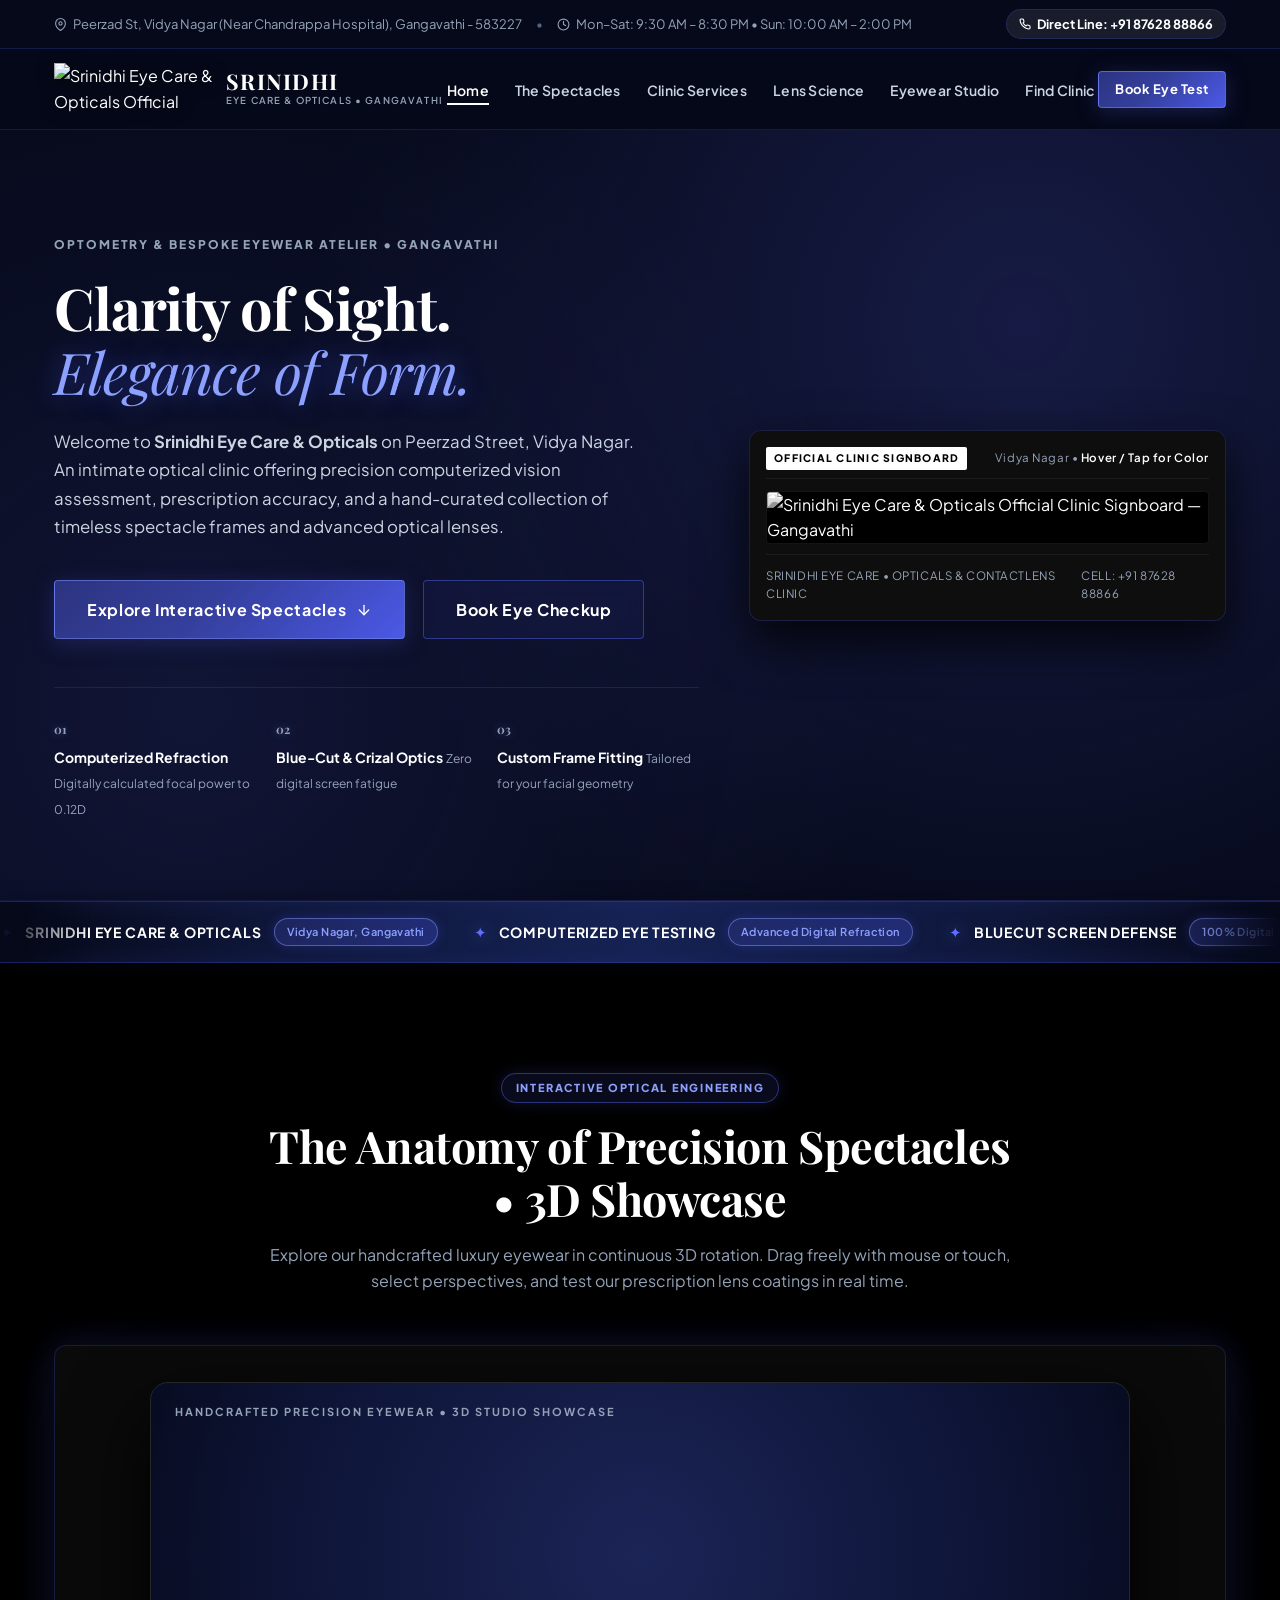
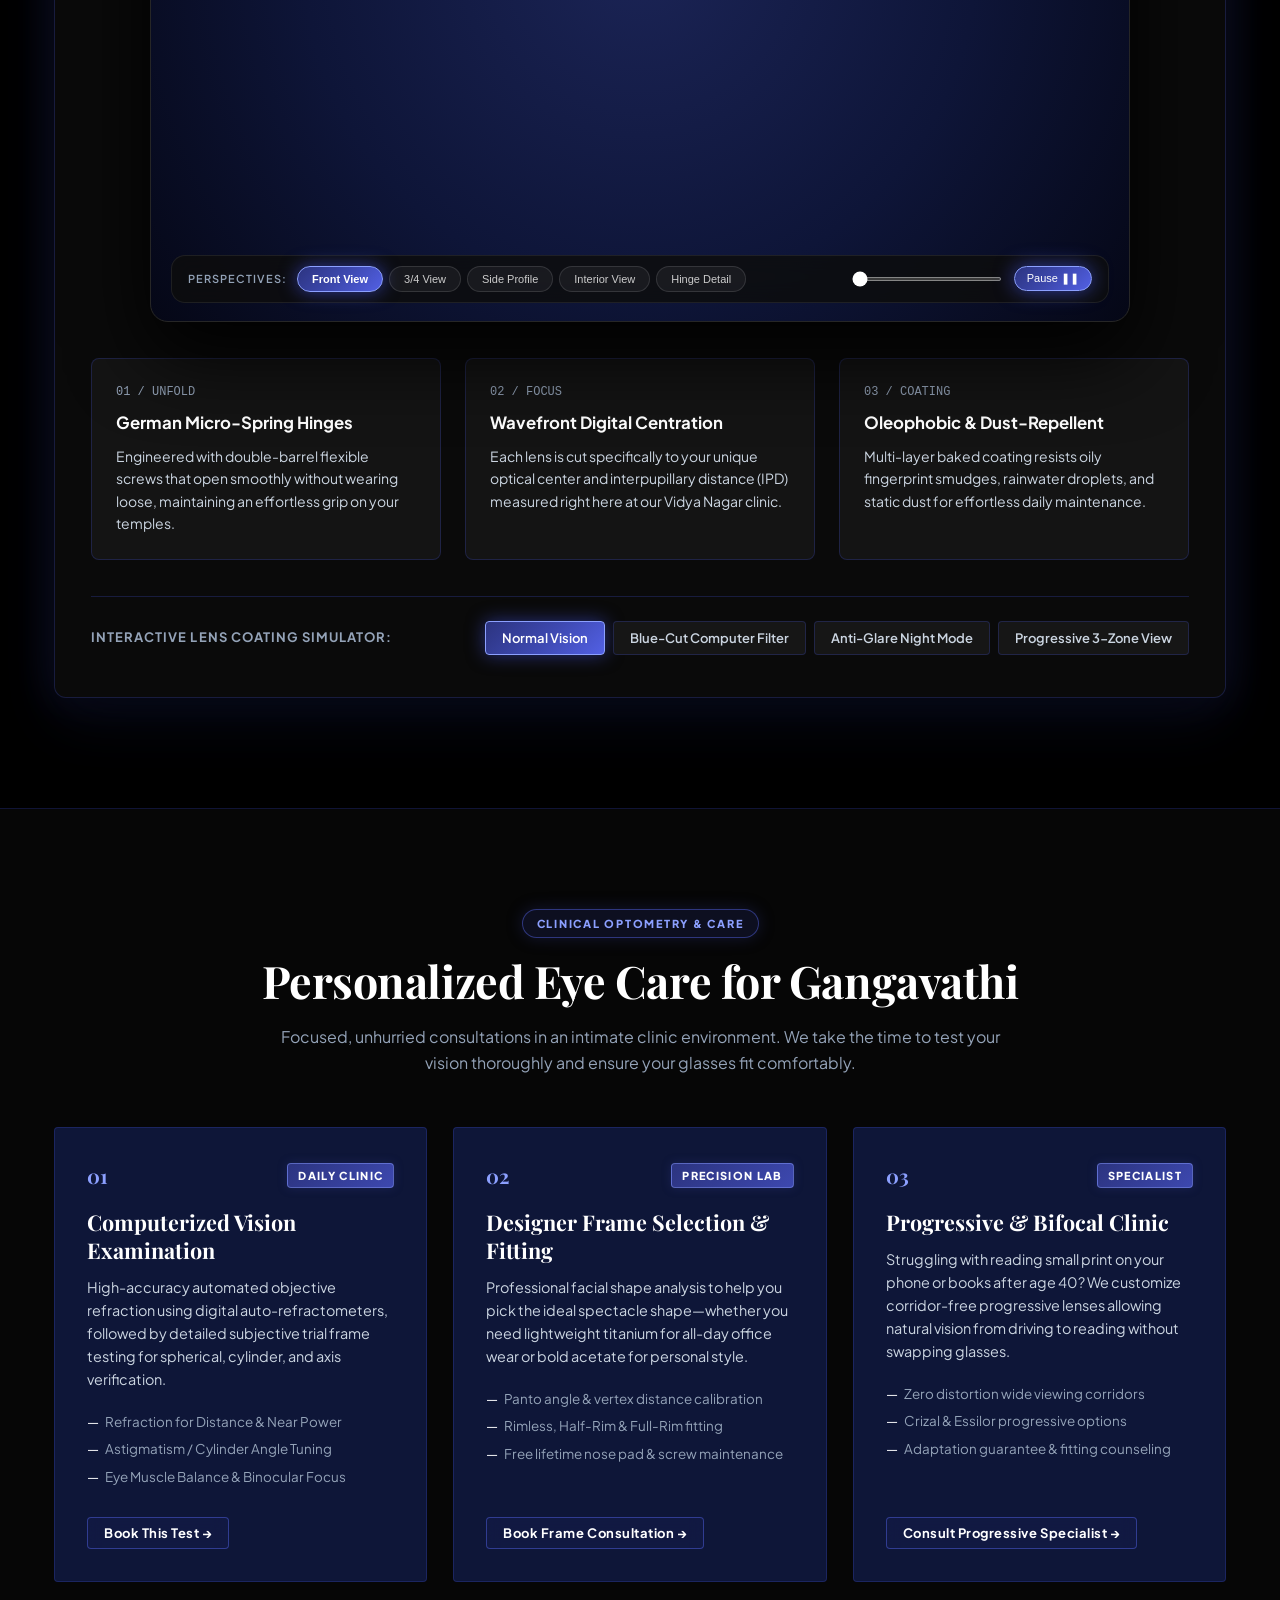
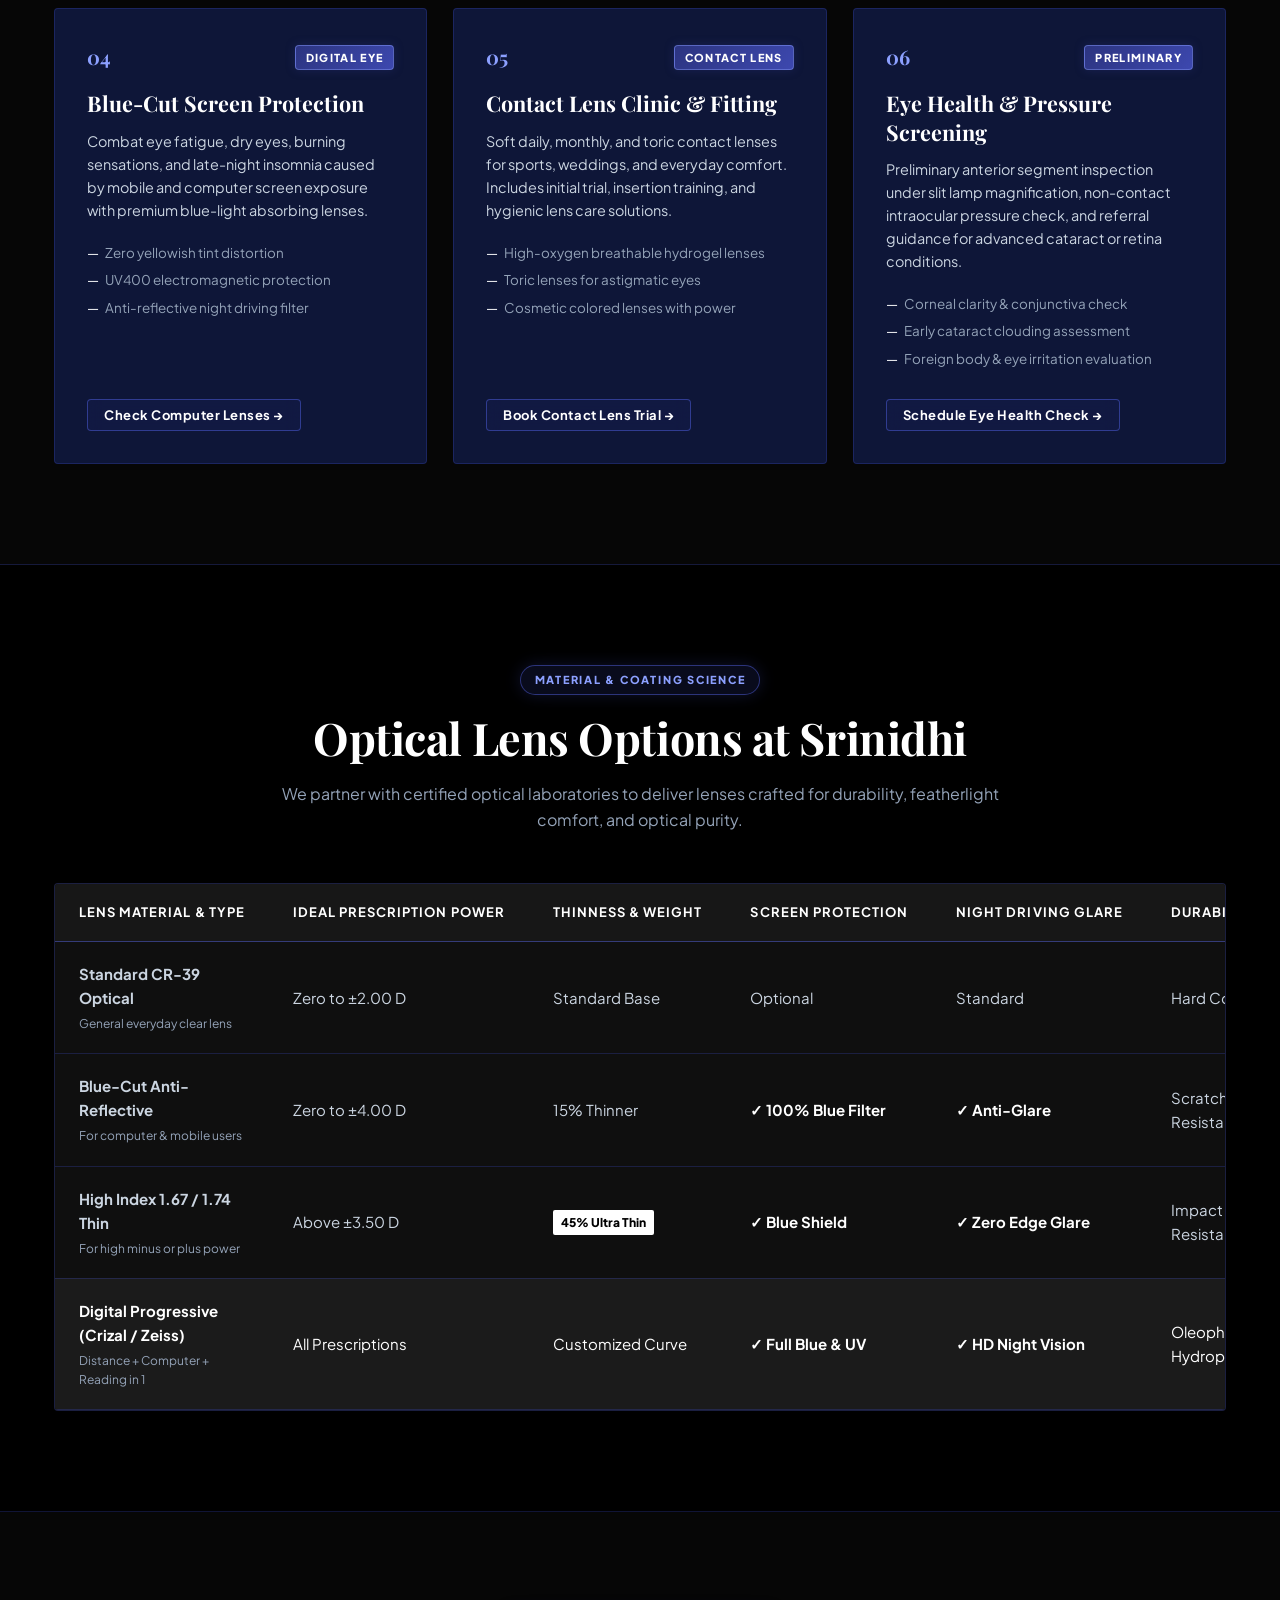
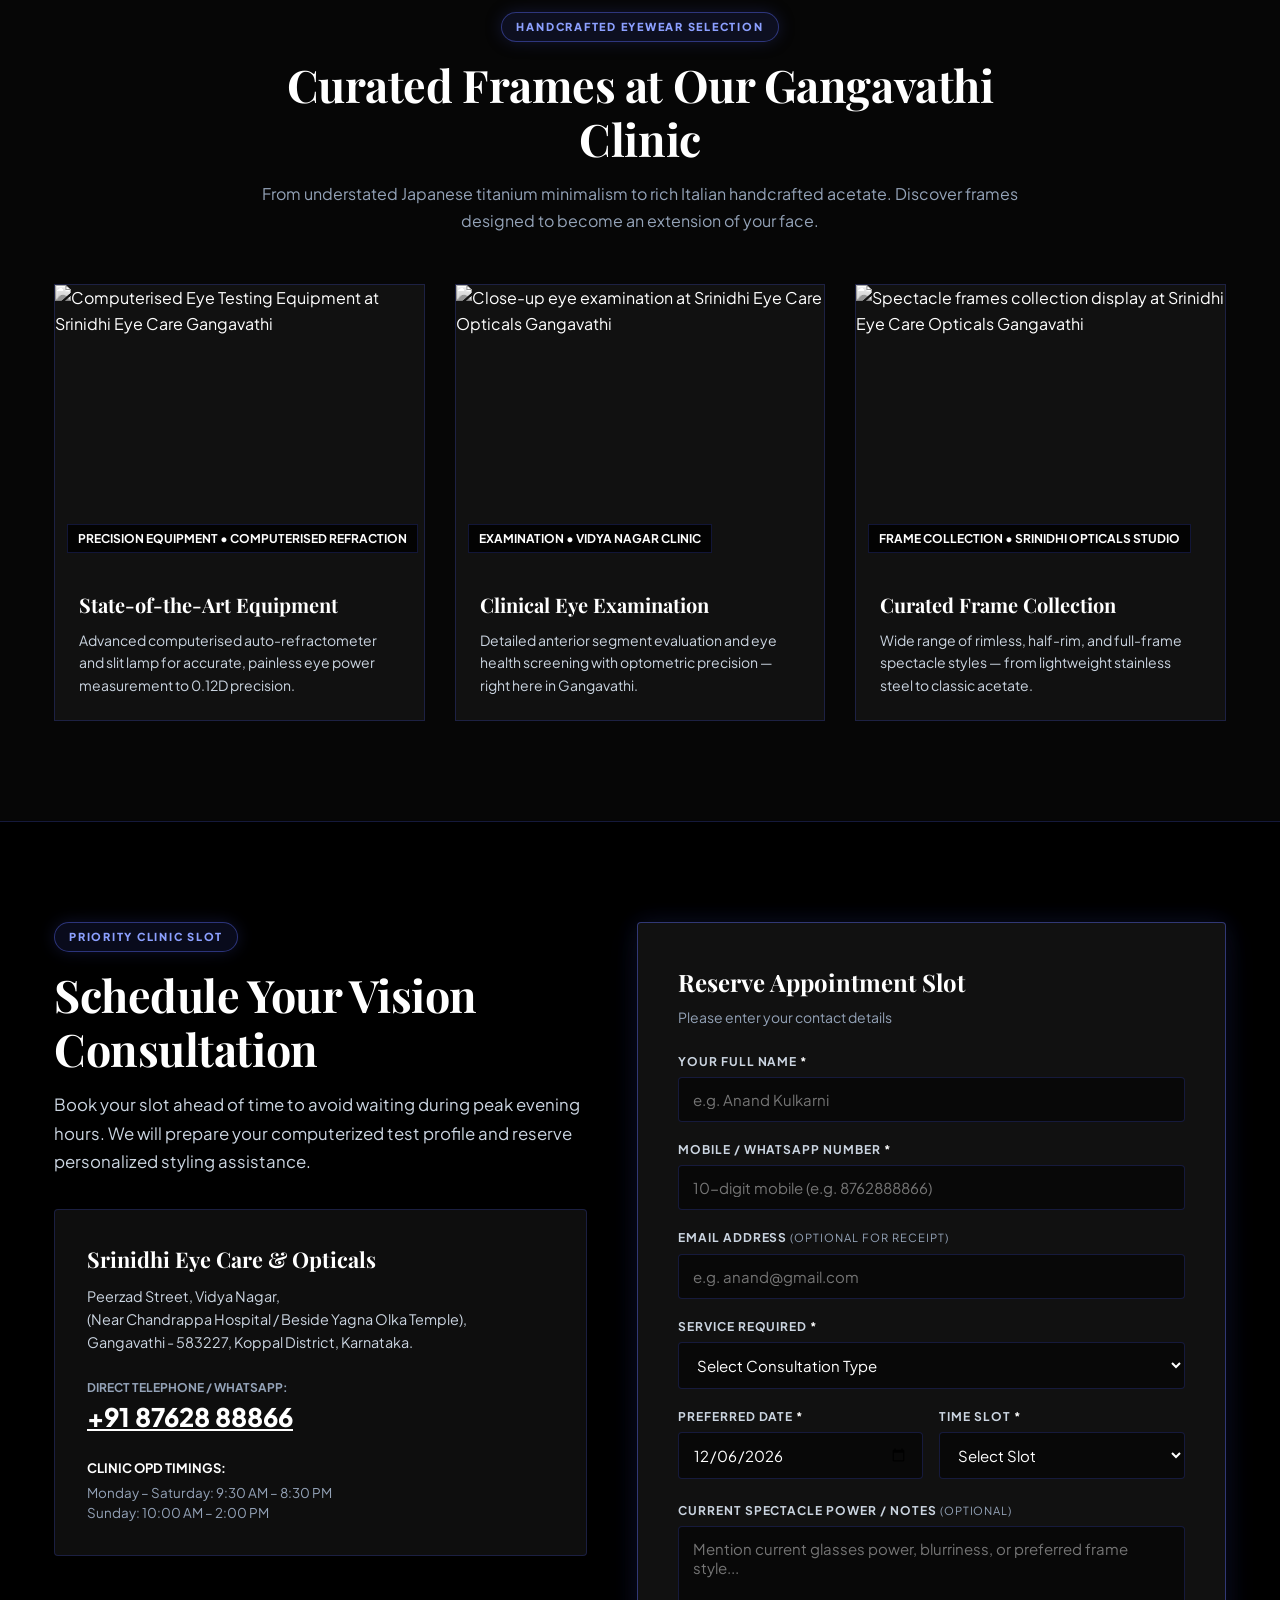
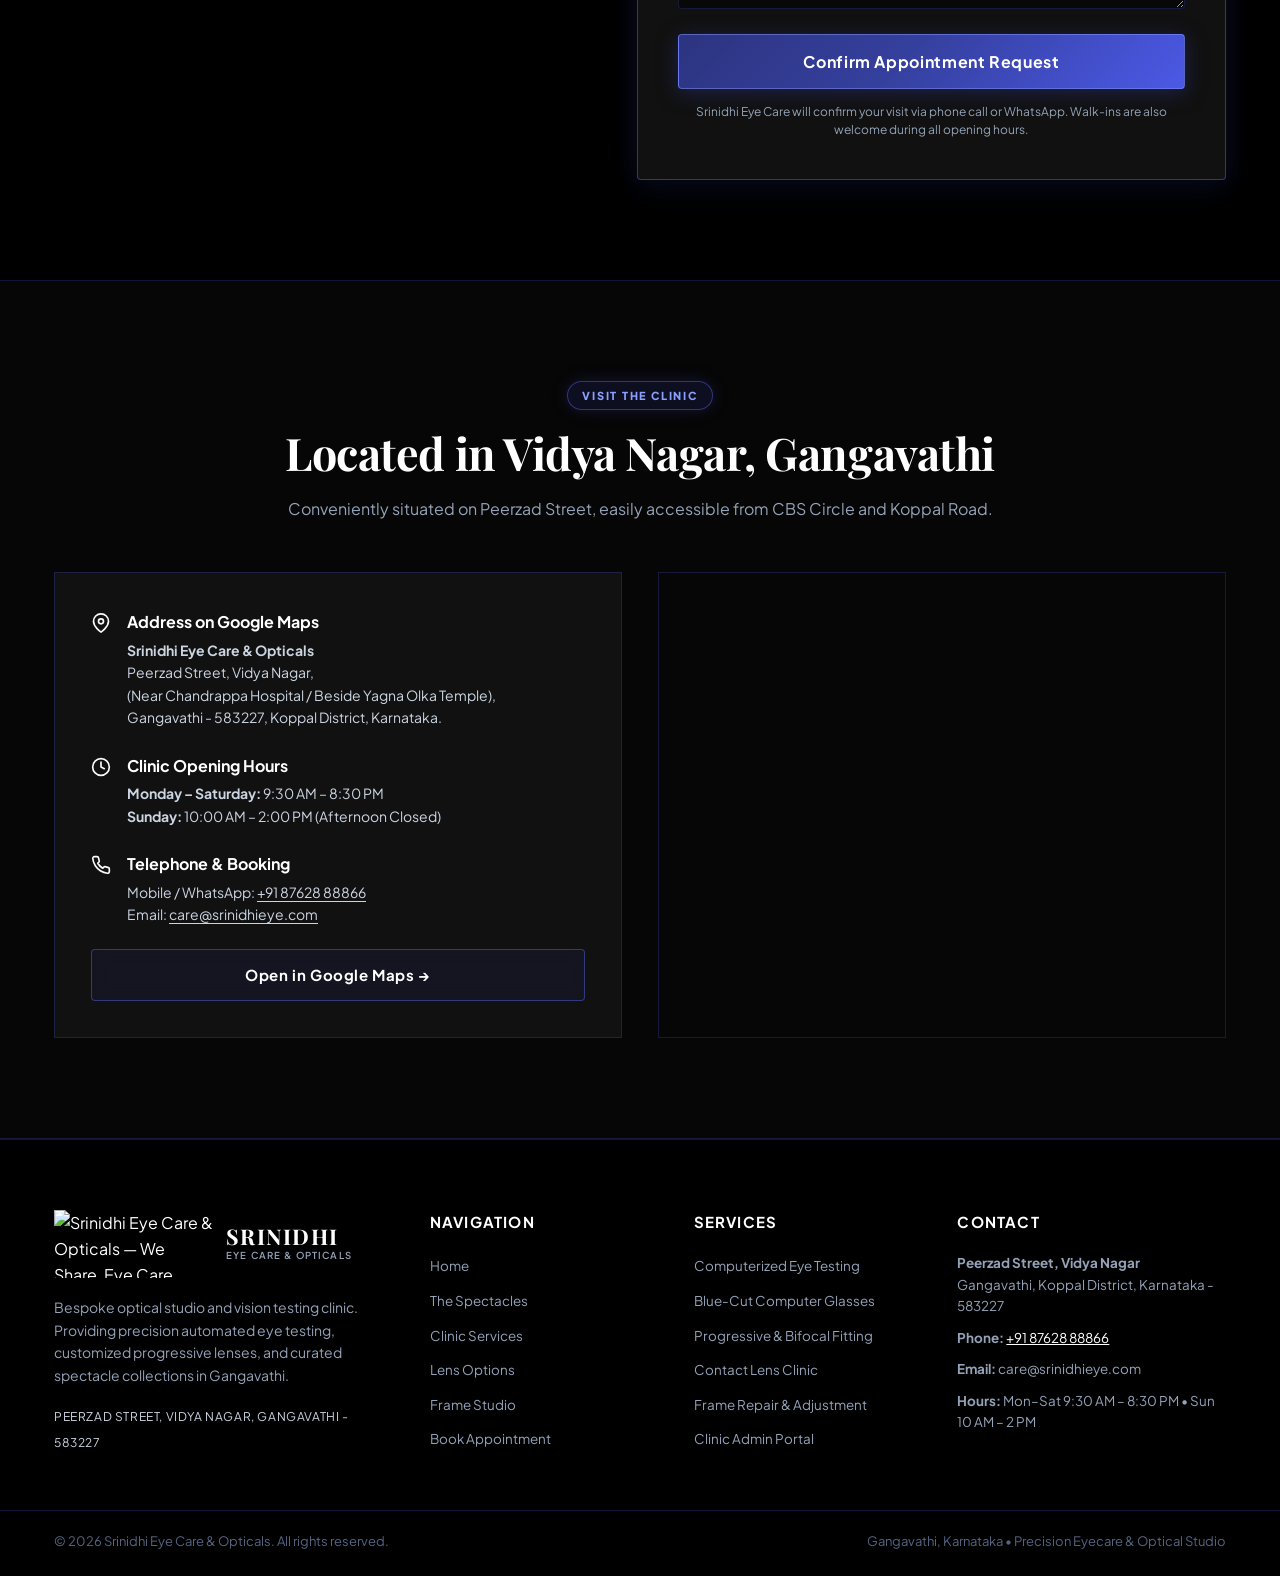
==== commit 6c5c67e7: "feat: add seamless infinite horizontal marquee ticker in Cobalt Blue Deep #2C3480, clean up repo fil" ====
--- a/index.html
+++ b/index.html
@@ -22,7 +22,7 @@
   <link rel="preconnect" href="https://fonts.gstatic.com" crossorigin>
   <link href="https://fonts.googleapis.com/css2?family=Playfair+Display:ital,wght@0,400;0,600;0,700;0,800;1,400;1,600&family=Plus+Jakarta+Sans:wght@300;400;500;600;700;800&display=swap" rel="stylesheet">
 
-  <link rel="stylesheet" href="style.css?v=14.0">
+  <link rel="stylesheet" href="style.css?v=15.0">
 </head>
 <body class="classic-theme">
 
@@ -196,6 +196,93 @@
         </div>
       </div>
     </section>
+
+    <!-- ============================================== -->
+    <!-- INFINITE HORIZONTAL COBALT MARQUEE TICKER      -->
+    <!-- Right-to-Left, Seamless 0-Gap Continuous Loop  -->
+    <!-- ============================================== -->
+    <section class="infinite-marquee-section" aria-label="Srinidhi Clinic Highlights Ticker">
+      <div class="marquee-track">
+        <!-- Sequence 1 -->
+        <div class="marquee-group">
+          <div class="marquee-item">
+            <span class="marquee-star" aria-hidden="true">&#10022;</span>
+            <span class="marquee-title">Srinidhi Eye Care &amp; Opticals</span>
+            <span class="marquee-badge">Vidya Nagar, Gangavathi</span>
+          </div>
+          <div class="marquee-item">
+            <span class="marquee-star" aria-hidden="true">&#10022;</span>
+            <span class="marquee-title">Computerized Eye Testing</span>
+            <span class="marquee-badge">Advanced Digital Refraction</span>
+          </div>
+          <div class="marquee-item">
+            <span class="marquee-star" aria-hidden="true">&#10022;</span>
+            <span class="marquee-title">Bluecut Screen Defense</span>
+            <span class="marquee-badge">100% Digital Eye Strain Relief</span>
+          </div>
+          <div class="marquee-item">
+            <span class="marquee-star" aria-hidden="true">&#10022;</span>
+            <span class="marquee-title">German Precision Optics</span>
+            <span class="marquee-badge">Zeiss &bull; Essilor &bull; Crizal</span>
+          </div>
+          <div class="marquee-item">
+            <span class="marquee-star" aria-hidden="true">&#10022;</span>
+            <span class="marquee-title">Handcrafted Luxury Eyewear</span>
+            <span class="marquee-badge">Acetate, Titanium &amp; Rimless</span>
+          </div>
+          <div class="marquee-item">
+            <span class="marquee-star" aria-hidden="true">&#10022;</span>
+            <span class="marquee-title">Same-Day Precision Edging</span>
+            <span class="marquee-badge">Computerized In-Clinic Lab</span>
+          </div>
+          <div class="marquee-item">
+            <span class="marquee-star" aria-hidden="true">&#10022;</span>
+            <span class="marquee-title">Direct Consultations &amp; Walk-Ins</span>
+            <span class="marquee-badge">+91 87628 88866</span>
+          </div>
+        </div>
+
+        <!-- Sequence 2 (Identical duplicate for seamless 0-gap infinite loop) -->
+        <div class="marquee-group" aria-hidden="true">
+          <div class="marquee-item">
+            <span class="marquee-star" aria-hidden="true">&#10022;</span>
+            <span class="marquee-title">Srinidhi Eye Care &amp; Opticals</span>
+            <span class="marquee-badge">Vidya Nagar, Gangavathi</span>
+          </div>
+          <div class="marquee-item">
+            <span class="marquee-star" aria-hidden="true">&#10022;</span>
+            <span class="marquee-title">Computerized Eye Testing</span>
+            <span class="marquee-badge">Advanced Digital Refraction</span>
+          </div>
+          <div class="marquee-item">
+            <span class="marquee-star" aria-hidden="true">&#10022;</span>
+            <span class="marquee-title">Bluecut Screen Defense</span>
+            <span class="marquee-badge">100% Digital Eye Strain Relief</span>
+          </div>
+          <div class="marquee-item">
+            <span class="marquee-star" aria-hidden="true">&#10022;</span>
+            <span class="marquee-title">German Precision Optics</span>
+            <span class="marquee-badge">Zeiss &bull; Essilor &bull; Crizal</span>
+          </div>
+          <div class="marquee-item">
+            <span class="marquee-star" aria-hidden="true">&#10022;</span>
+            <span class="marquee-title">Handcrafted Luxury Eyewear</span>
+            <span class="marquee-badge">Acetate, Titanium &amp; Rimless</span>
+          </div>
+          <div class="marquee-item">
+            <span class="marquee-star" aria-hidden="true">&#10022;</span>
+            <span class="marquee-title">Same-Day Precision Edging</span>
+            <span class="marquee-badge">Computerized In-Clinic Lab</span>
+          </div>
+          <div class="marquee-item">
+            <span class="marquee-star" aria-hidden="true">&#10022;</span>
+            <span class="marquee-title">Direct Consultations &amp; Walk-Ins</span>
+            <span class="marquee-badge">+91 87628 88866</span>
+          </div>
+        </div>
+      </div>
+    </section>
+
 
     <!-- ============================================== -->
     <!-- 4. THE INTERACTIVE SCROLL-TO-OPEN SPECTACLES   -->
--- a/style.css
+++ b/style.css
@@ -1864,3 +1864,134 @@
     padding: 20px 16px;
   }
 }
+
+
+/* ============================================================================
+   INFINITE HORIZONTAL SCROLLING TEXT ANIMATION (COBALT BLUE DEEP #2C3480)
+   Right-to-Left, Seamless 0-Gap Continuous Loop, Fully Responsive
+   ============================================================================ */
+.infinite-marquee-section {
+  position: relative;
+  width: 100%;
+  overflow: hidden;
+  background: linear-gradient(90deg, #060919 0%, #0E1638 20%, #152254 50%, #0E1638 80%, #060919 100%);
+  border-top: 1px solid rgba(65, 80, 216, 0.35);
+  border-bottom: 1px solid rgba(65, 80, 216, 0.35);
+  padding: 16px 0;
+  box-shadow: 0 4px 20px rgba(5, 7, 19, 0.7), inset 0 0 20px rgba(44, 52, 128, 0.25);
+  user-select: none;
+  z-index: 5;
+}
+
+/* Subtle left and right edge fade masks for smooth seamless entrance/exit */
+.infinite-marquee-section::before,
+.infinite-marquee-section::after {
+  content: '';
+  position: absolute;
+  top: 0;
+  bottom: 0;
+  width: 90px;
+  z-index: 2;
+  pointer-events: none;
+}
+.infinite-marquee-section::before {
+  left: 0;
+  background: linear-gradient(to right, #060919 0%, rgba(6, 9, 25, 0) 100%);
+}
+.infinite-marquee-section::after {
+  right: 0;
+  background: linear-gradient(to left, #060919 0%, rgba(6, 9, 25, 0) 100%);
+}
+
+.marquee-track {
+  display: flex;
+  width: max-content;
+  will-change: transform;
+  animation: marqueeScroll 26s linear infinite;
+}
+
+.infinite-marquee-section:hover .marquee-track {
+  animation-play-state: paused;
+}
+
+.marquee-group {
+  display: flex;
+  align-items: center;
+  flex-shrink: 0;
+  gap: 36px;
+  padding-right: 36px; /* Exact gap balance for seamless join between groups */
+}
+
+.marquee-item {
+  display: inline-flex;
+  align-items: center;
+  gap: 12px;
+  white-space: nowrap;
+}
+
+.marquee-star {
+  color: var(--cobalt-bright);
+  font-size: 15px;
+  filter: drop-shadow(0 0 8px rgba(94, 110, 255, 0.8));
+  display: inline-block;
+}
+
+.marquee-title {
+  color: #FFFFFF;
+  font-size: 14px;
+  font-weight: 700;
+  letter-spacing: 0.06em;
+  text-transform: uppercase;
+  white-space: nowrap;
+}
+
+.marquee-badge {
+  background: linear-gradient(135deg, rgba(44, 52, 128, 0.5), rgba(65, 80, 216, 0.35));
+  border: 1px solid rgba(140, 160, 255, 0.45);
+  color: var(--cobalt-light);
+  font-size: 11px;
+  font-weight: 600;
+  padding: 4px 12px;
+  border-radius: var(--radius-full);
+  letter-spacing: 0.04em;
+  box-shadow: 0 0 12px rgba(65, 80, 216, 0.3);
+  white-space: nowrap;
+}
+
+/* Seamless 0-gap infinite marquee animation (Right to Left) */
+@keyframes marqueeScroll {
+  0% {
+    transform: translate3d(0, 0, 0);
+  }
+  100% {
+    transform: translate3d(-50%, 0, 0);
+  }
+}
+
+/* Mobile responsive adjustments */
+@media (max-width: 768px) {
+  .infinite-marquee-section {
+    padding: 12px 0;
+  }
+  .infinite-marquee-section::before,
+  .infinite-marquee-section::after {
+    width: 36px;
+  }
+  .marquee-track {
+    animation-duration: 20s;
+  }
+  .marquee-group {
+    gap: 20px;
+    padding-right: 20px;
+  }
+  .marquee-item {
+    gap: 8px;
+  }
+  .marquee-title {
+    font-size: 12px;
+  }
+  .marquee-badge {
+    font-size: 10px;
+    padding: 3px 8px;
+  }
+}
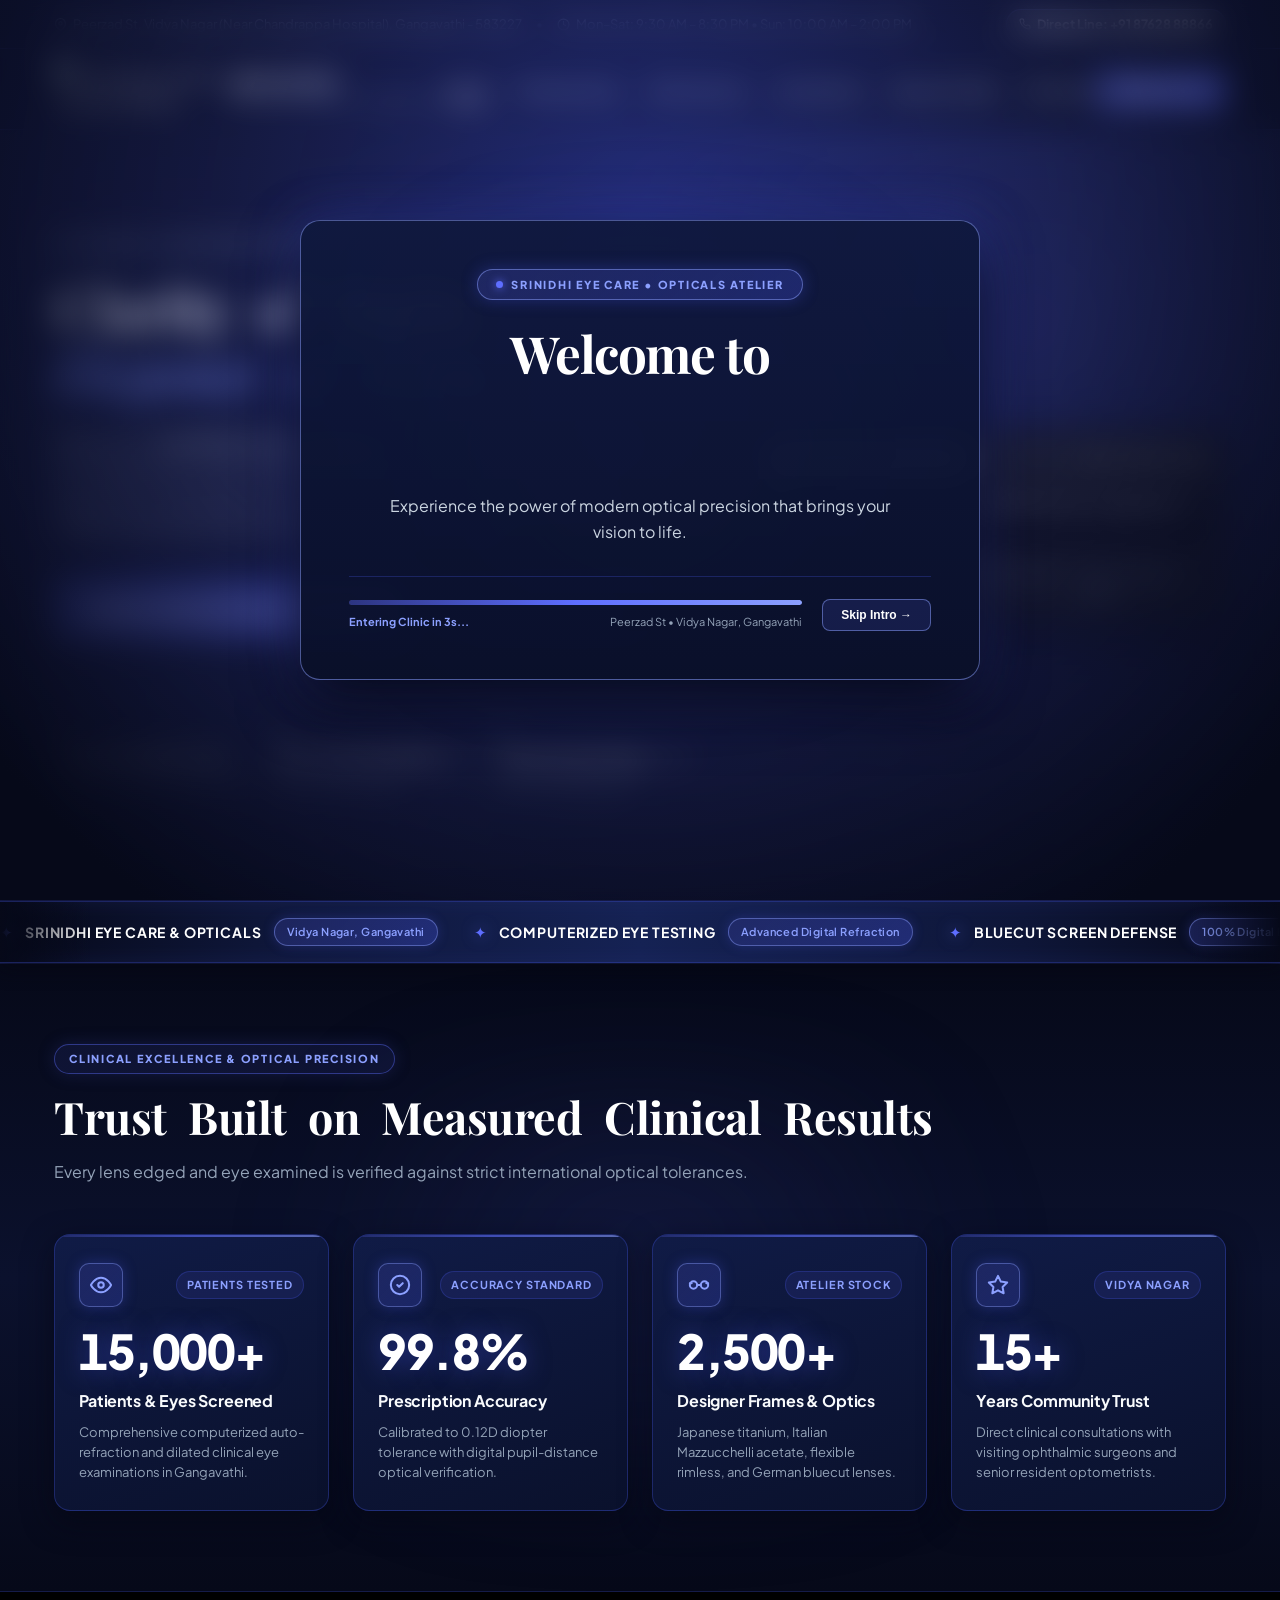
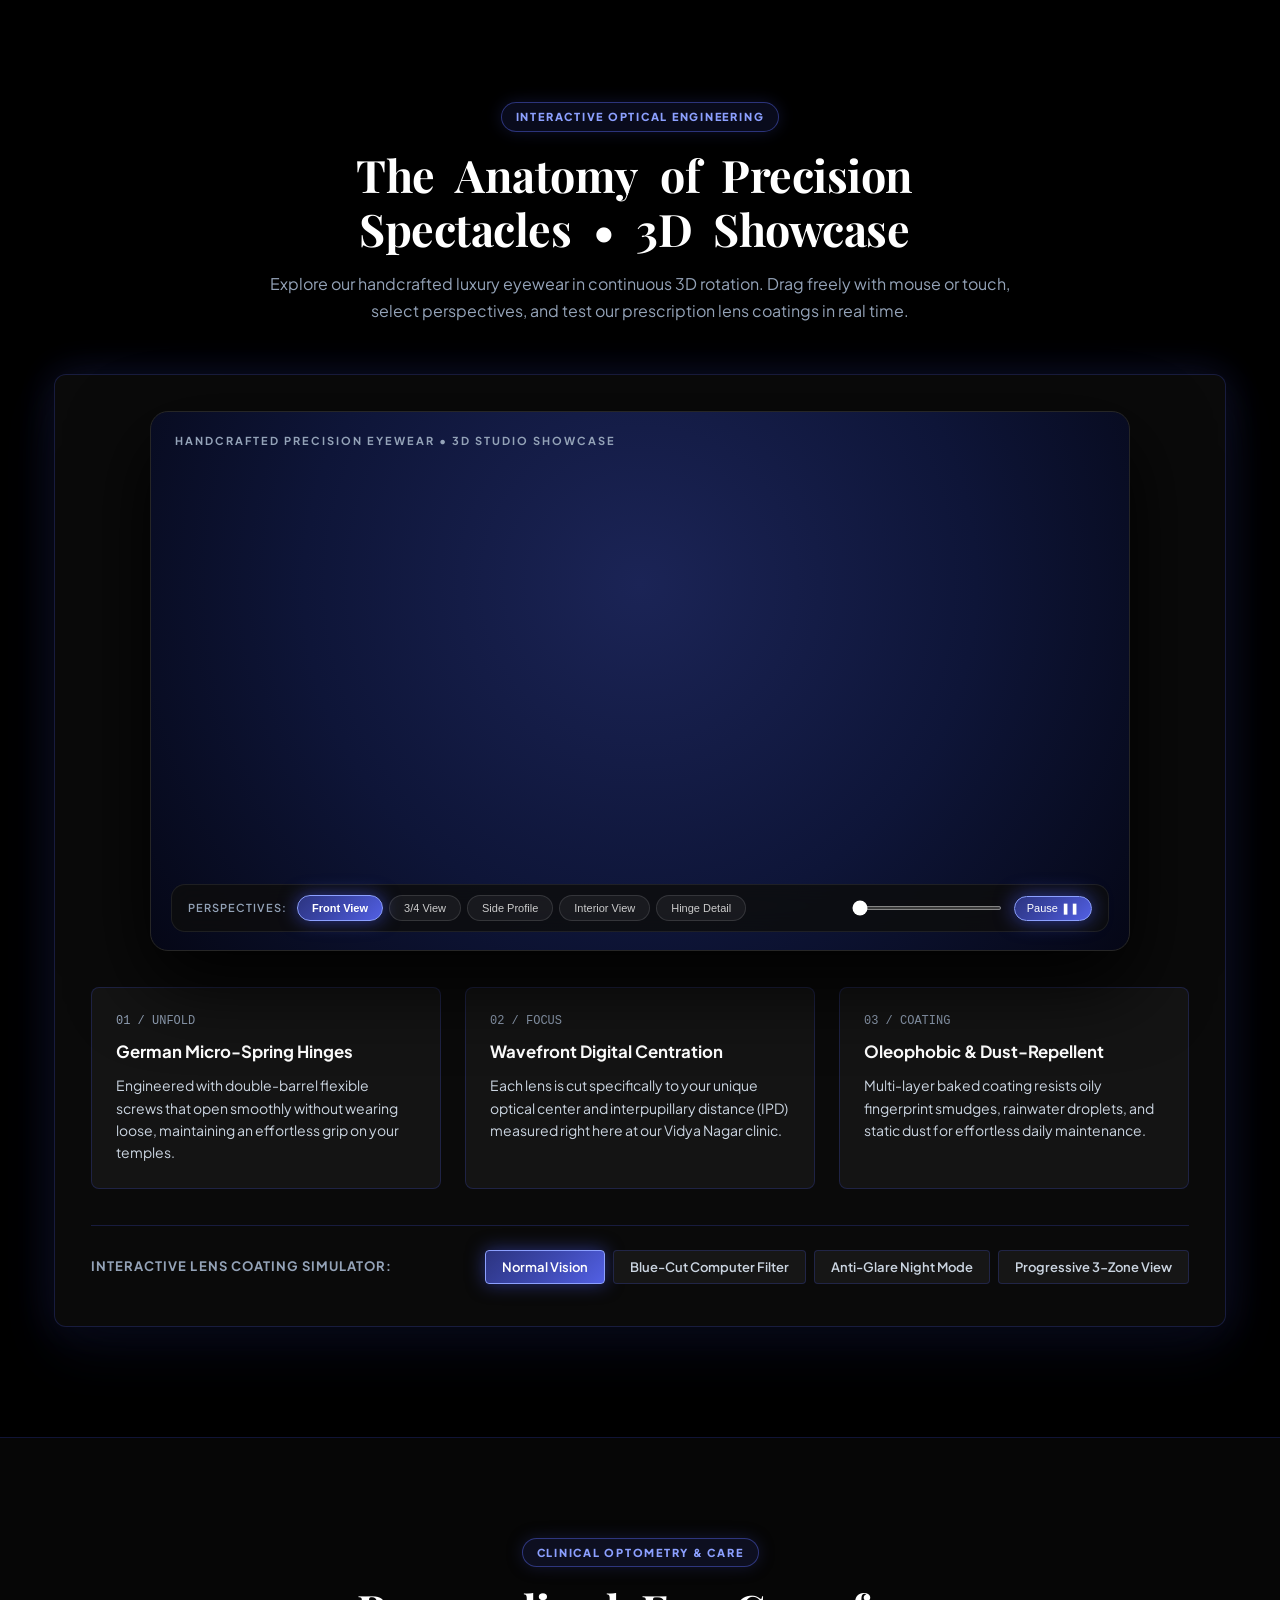
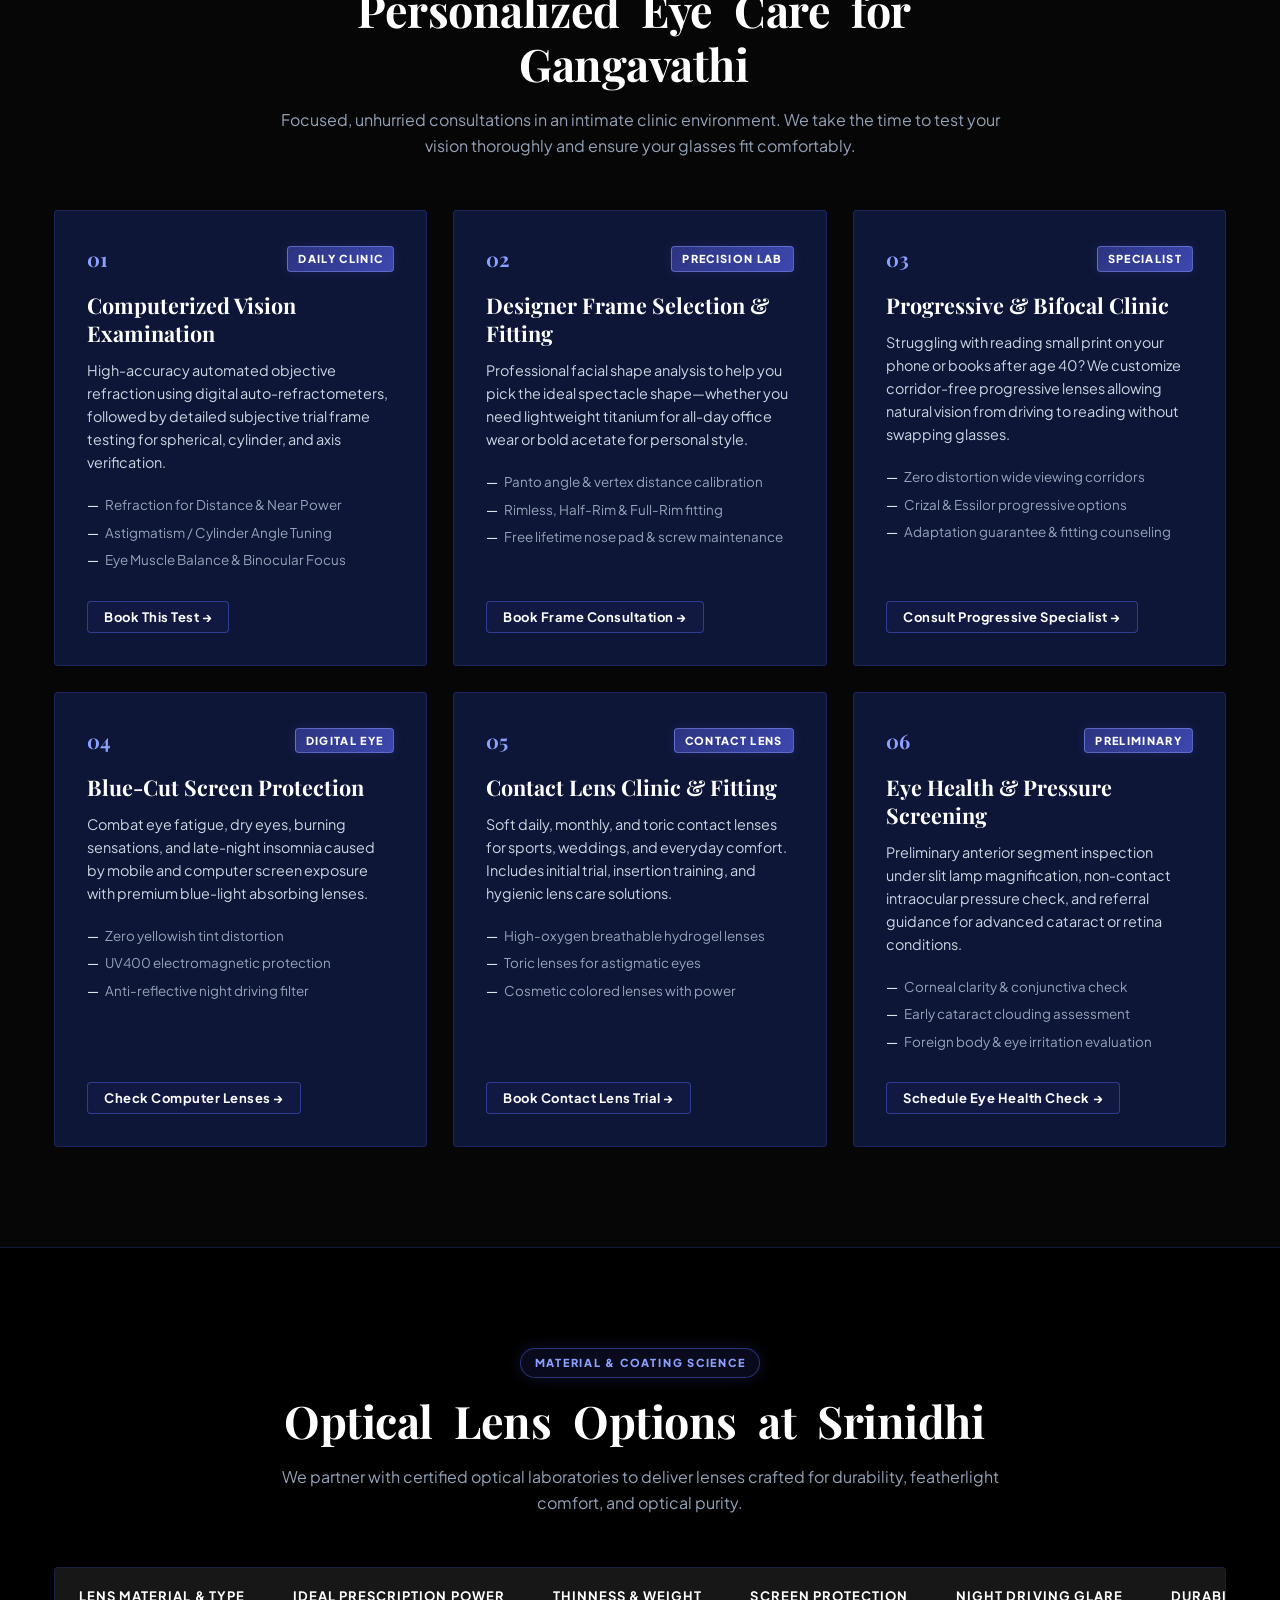
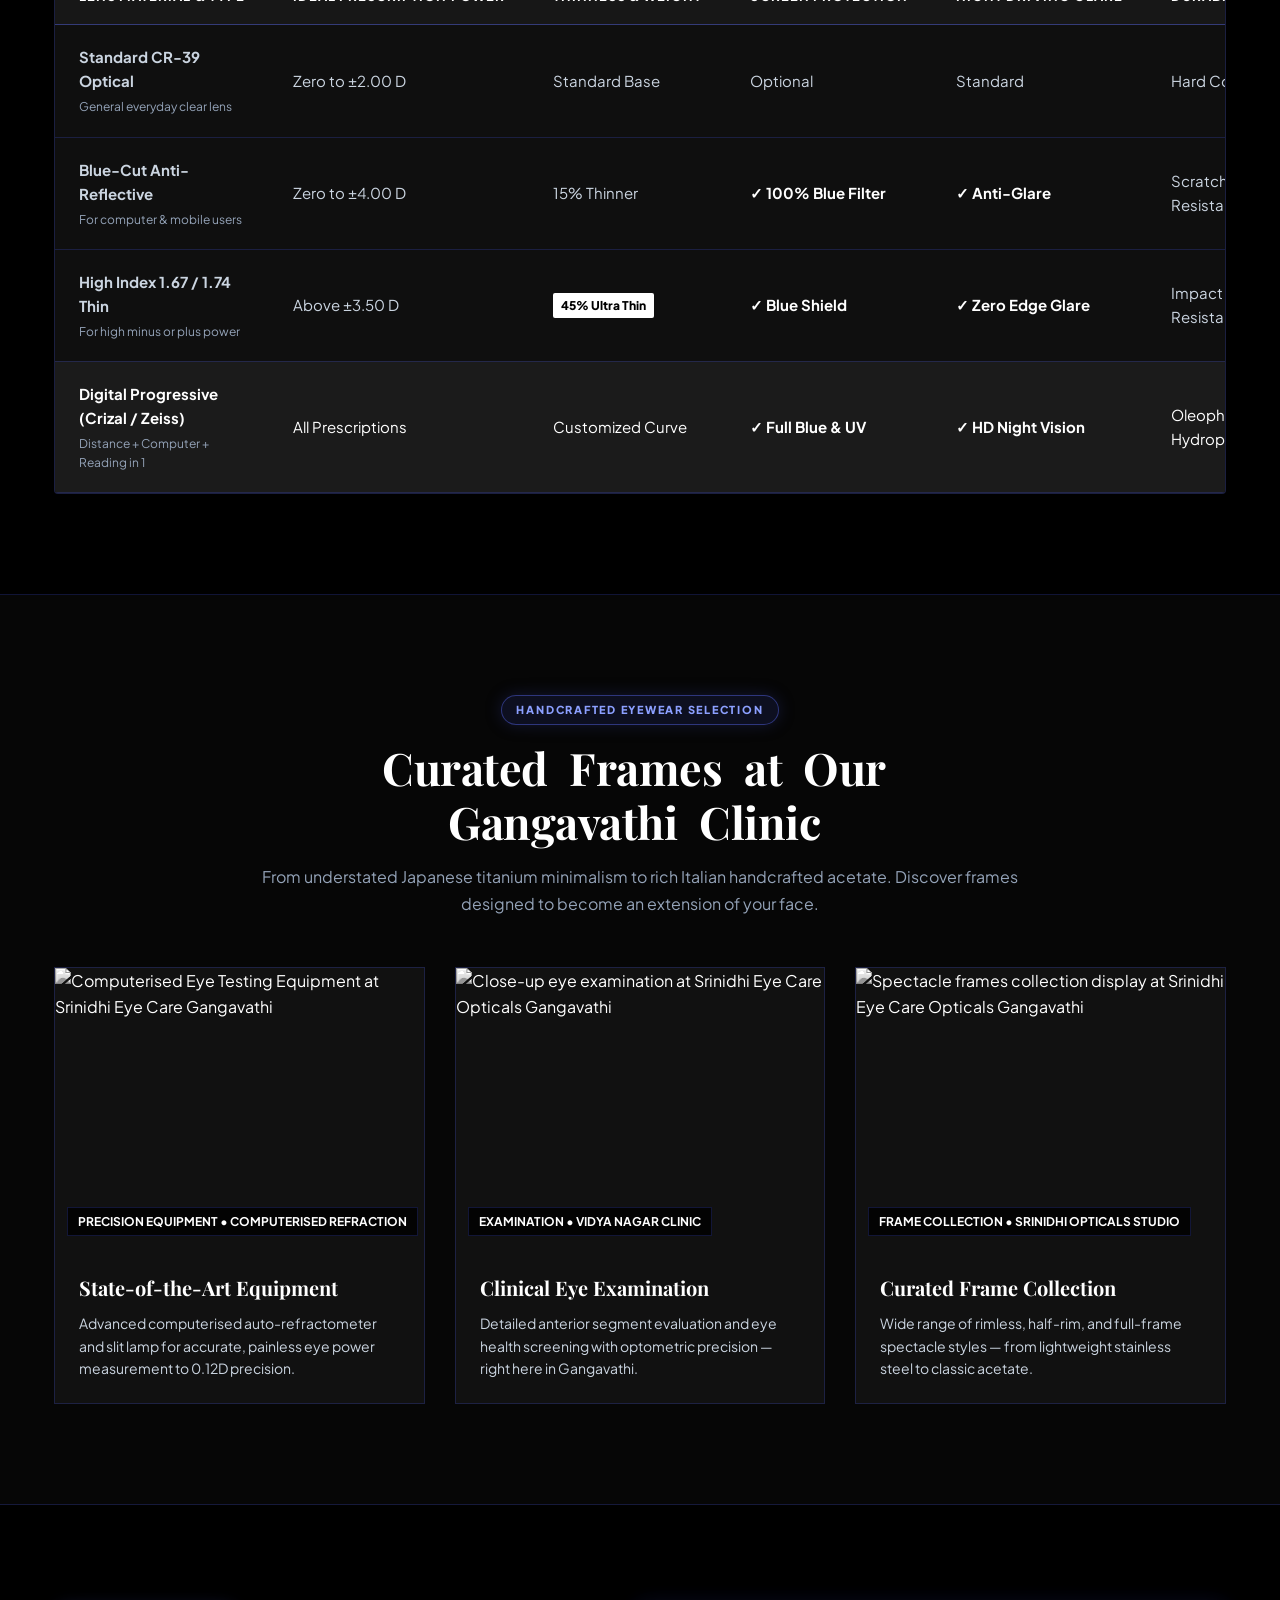
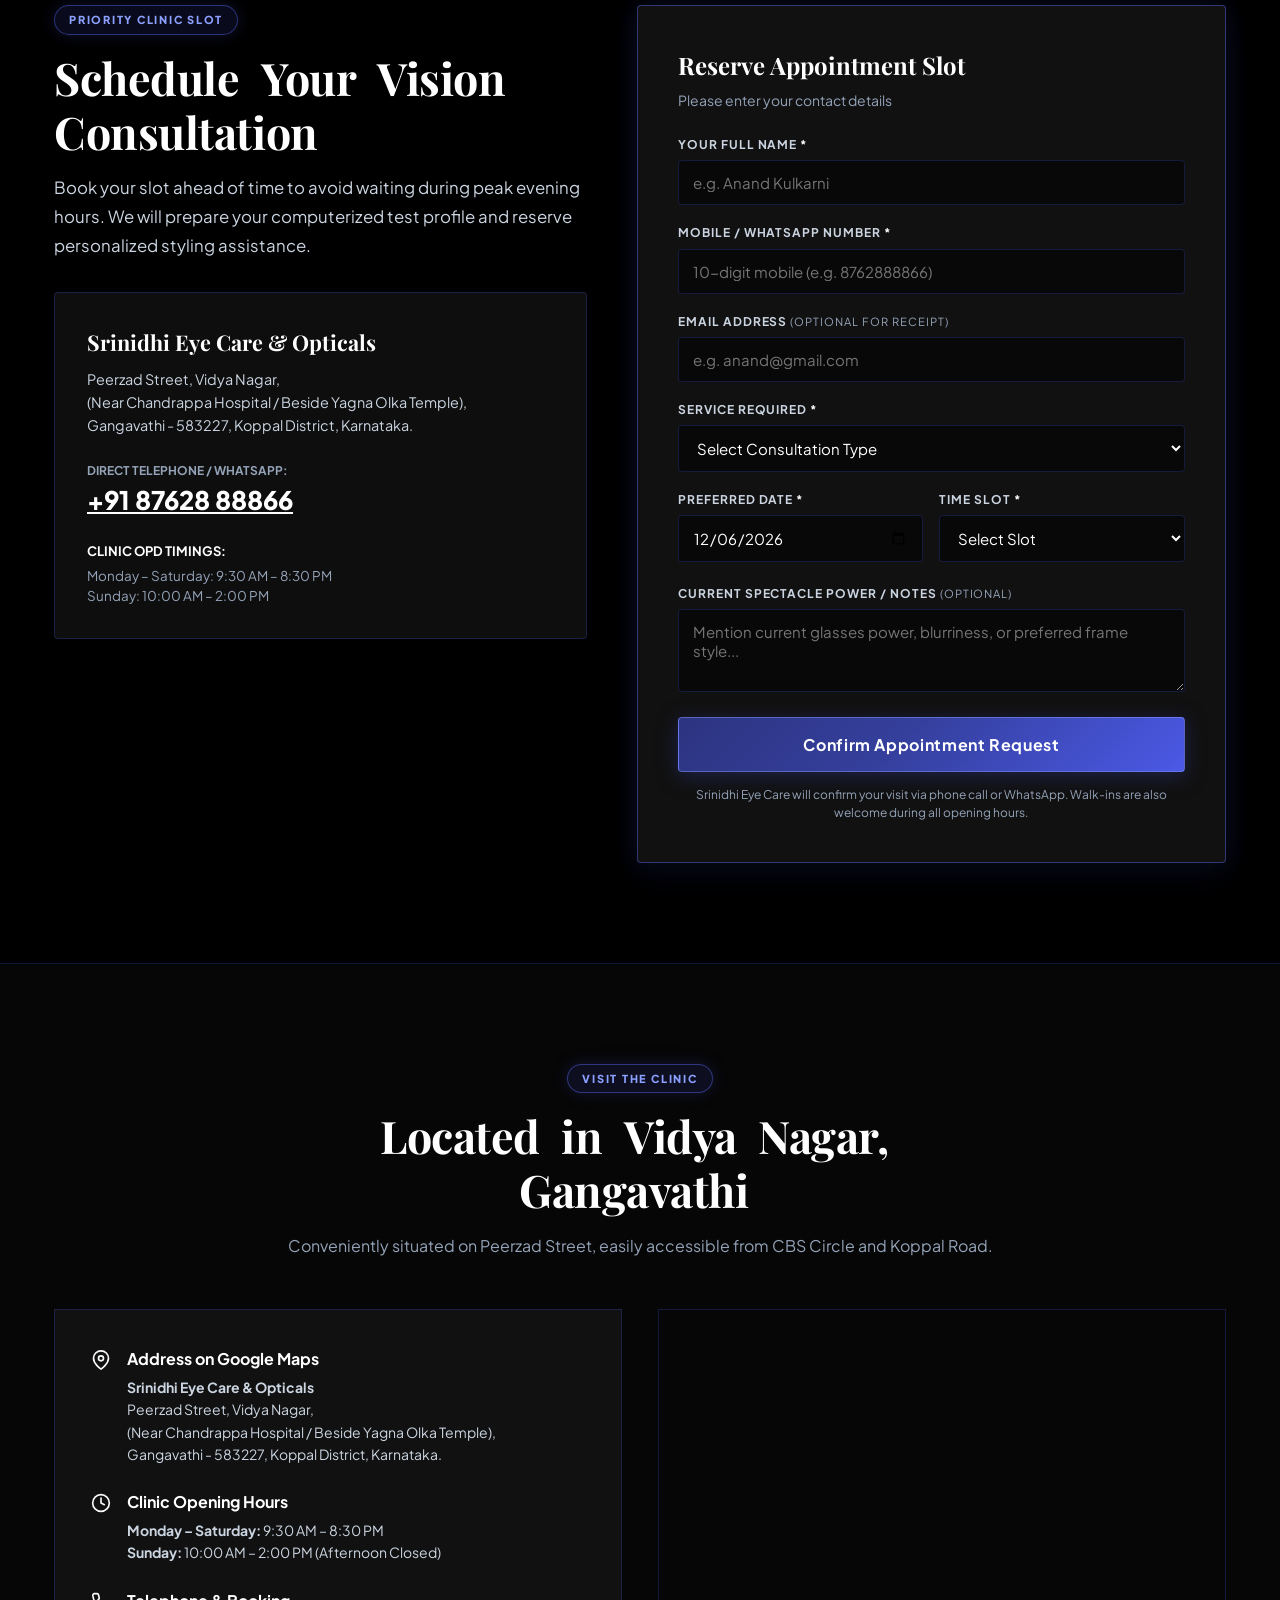
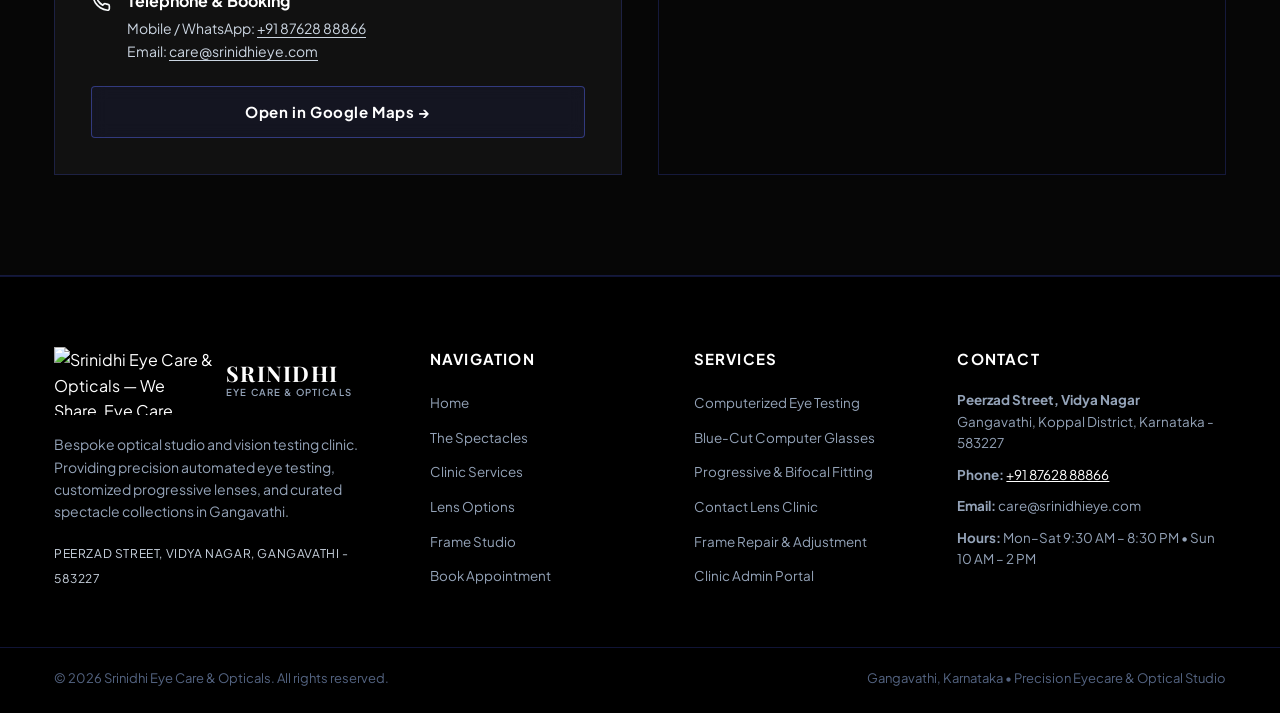
==== commit d38b1910: "feat: add 5s welcome screen with LayoutTextFlip, word-by-word blur fade-in text reveals, and spring " ====
--- a/index.html
+++ b/index.html
@@ -22,9 +22,51 @@
   <link rel="preconnect" href="https://fonts.gstatic.com" crossorigin>
   <link href="https://fonts.googleapis.com/css2?family=Playfair+Display:ital,wght@0,400;0,600;0,700;0,800;1,400;1,600&family=Plus+Jakarta+Sans:wght@300;400;500;600;700;800&display=swap" rel="stylesheet">
 
-  <link rel="stylesheet" href="style.css?v=15.0">
+  <link rel="stylesheet" href="style.css?v=16.0">
 </head>
 <body class="classic-theme">
+
+  <!-- ============================================== -->
+  <!-- 0. 5-SECOND WELCOME OVERLAY WITH LAYOUT TEXT FLIP -->
+  <!-- ============================================== -->
+  <aside class="welcome-intro-screen" id="welcomeIntroScreen" aria-label="Welcome to Srinidhi Eye Care" role="dialog" aria-modal="true">
+    <div class="welcome-intro-glow" aria-hidden="true"></div>
+    <div class="welcome-intro-card">
+      <div class="welcome-brand-badge">
+        <span class="welcome-badge-dot"></span>
+        <span>SRINIDHI EYE CARE &bull; OPTICALS ATELIER</span>
+      </div>
+
+      <!-- LayoutTextFlip Main Animated Unit -->
+      <div class="welcome-flip-container">
+        <span class="welcome-prefix-text">Welcome to</span>
+        <div class="welcome-flip-box" id="welcomeFlipBox">
+          <span class="welcome-flip-word active" id="flipWordEl">Srinidhi Eye Care</span>
+        </div>
+      </div>
+
+      <p class="welcome-subtitle">
+        Experience the power of modern optical precision that brings your vision to life.
+      </p>
+
+      <div class="welcome-footer-controls">
+        <div class="welcome-timer-wrap">
+          <div class="welcome-timer-track">
+            <div class="welcome-timer-fill" id="welcomeTimerFill"></div>
+          </div>
+          <div class="welcome-timer-labels">
+            <span class="welcome-timer-count" id="welcomeCountdownText">Entering Clinic in 5s...</span>
+            <span class="welcome-timer-loc">Peerzad St &bull; Vidya Nagar, Gangavathi</span>
+          </div>
+        </div>
+
+        <button type="button" class="btn-skip-intro" id="skipIntroBtn" aria-label="Skip Welcome Intro">
+          <span>Skip Intro &rarr;</span>
+        </button>
+      </div>
+    </div>
+  </aside>
+
 
   <!-- ============================================== -->
   <!-- 1. TOP TICKER (REAL GOOGLE MAPS DETAILS)       -->
@@ -125,7 +167,7 @@
         <div class="hero-content">
           <span class="hero-tag">OPTOMETRY &amp; BESPOKE EYEWEAR ATELIER &bull; GANGAVATHI</span>
           
-          <h1 class="hero-headline">
+          <h1 class="hero-headline blur-fade-text">
             Clarity of Sight.<br>
             <em>Elegance of Form.</em>
           </h1>
@@ -284,6 +326,100 @@
     </section>
 
 
+
+    <!-- ============================================== -->
+    <!-- STATS WITH NUMBER TICKER (SPRING PHYSICS)      -->
+    <!-- Values tick up from zero when entering viewport-->
+    <!-- ============================================== -->
+    <section class="section stats-ticker-section" id="clinic-stats" aria-label="Clinical Statistics and Milestones">
+      <div class="container">
+        <div class="stats-ticker-header text-center">
+          <span class="section-tag">Clinical Excellence &amp; Optical Precision</span>
+          <h2 class="section-title blur-fade-text">Trust Built on Measured Clinical Results</h2>
+          <p class="section-subtitle">
+            Every lens edged and eye examined is verified against strict international optical tolerances.
+          </p>
+        </div>
+
+        <div class="stats-ticker-grid">
+          <!-- Stat 1 -->
+          <div class="stat-ticker-card">
+            <div class="stat-ticker-top">
+              <span class="stat-ticker-icon" aria-hidden="true">
+                <svg viewBox="0 0 24 24" width="22" height="22" fill="none" stroke="currentColor" stroke-width="2.2" stroke-linecap="round" stroke-linejoin="round">
+                  <path d="M1 12s4-8 11-8 11 8 11 8-4 8-11 8-11-8-11-8z"></path>
+                  <circle cx="12" cy="12" r="3"></circle>
+                </svg>
+              </span>
+              <span class="stat-ticker-pill">Patients Tested</span>
+            </div>
+            <div class="stat-ticker-num-wrap">
+              <span class="stat-ticker-value" data-spring-target="15000" data-spring-suffix="+">0</span>
+            </div>
+            <h3 class="stat-ticker-title">Patients &amp; Eyes Screened</h3>
+            <p class="stat-ticker-desc">Comprehensive computerized auto-refraction and dilated clinical eye examinations in Gangavathi.</p>
+          </div>
+
+          <!-- Stat 2 -->
+          <div class="stat-ticker-card">
+            <div class="stat-ticker-top">
+              <span class="stat-ticker-icon" aria-hidden="true">
+                <svg viewBox="0 0 24 24" width="22" height="22" fill="none" stroke="currentColor" stroke-width="2.2" stroke-linecap="round" stroke-linejoin="round">
+                  <circle cx="12" cy="12" r="10"></circle>
+                  <path d="m9 12 2 2 4-4"></path>
+                </svg>
+              </span>
+              <span class="stat-ticker-pill">Accuracy Standard</span>
+            </div>
+            <div class="stat-ticker-num-wrap">
+              <span class="stat-ticker-value" data-spring-target="99.8" data-spring-decimals="1" data-spring-suffix="%">0</span>
+            </div>
+            <h3 class="stat-ticker-title">Prescription Accuracy</h3>
+            <p class="stat-ticker-desc">Calibrated to 0.12D diopter tolerance with digital pupil-distance optical verification.</p>
+          </div>
+
+          <!-- Stat 3 -->
+          <div class="stat-ticker-card">
+            <div class="stat-ticker-top">
+              <span class="stat-ticker-icon" aria-hidden="true">
+                <svg viewBox="0 0 24 24" width="22" height="22" fill="none" stroke="currentColor" stroke-width="2.2" stroke-linecap="round" stroke-linejoin="round">
+                  <circle cx="6" cy="12" r="4"></circle>
+                  <circle cx="18" cy="12" r="4"></circle>
+                  <line x1="10" y1="12" x2="14" y2="12"></line>
+                  <line x1="2" y1="10" x2="4" y2="10"></line>
+                  <line x1="20" y1="10" x2="22" y2="10"></line>
+                </svg>
+              </span>
+              <span class="stat-ticker-pill">Atelier Stock</span>
+            </div>
+            <div class="stat-ticker-num-wrap">
+              <span class="stat-ticker-value" data-spring-target="2500" data-spring-suffix="+">0</span>
+            </div>
+            <h3 class="stat-ticker-title">Designer Frames &amp; Optics</h3>
+            <p class="stat-ticker-desc">Japanese titanium, Italian Mazzucchelli acetate, flexible rimless, and German bluecut lenses.</p>
+          </div>
+
+          <!-- Stat 4 -->
+          <div class="stat-ticker-card">
+            <div class="stat-ticker-top">
+              <span class="stat-ticker-icon" aria-hidden="true">
+                <svg viewBox="0 0 24 24" width="22" height="22" fill="none" stroke="currentColor" stroke-width="2.2" stroke-linecap="round" stroke-linejoin="round">
+                  <polygon points="12 2 15.09 8.26 22 9.27 17 14.14 18.18 21.02 12 17.77 5.82 21.02 7 14.14 2 9.27 8.91 8.26 12 2"></polygon>
+                </svg>
+              </span>
+              <span class="stat-ticker-pill">Vidya Nagar</span>
+            </div>
+            <div class="stat-ticker-num-wrap">
+              <span class="stat-ticker-value" data-spring-target="15" data-spring-suffix="+">0</span>
+            </div>
+            <h3 class="stat-ticker-title">Years Community Trust</h3>
+            <p class="stat-ticker-desc">Direct clinical consultations with visiting ophthalmic surgeons and senior resident optometrists.</p>
+          </div>
+        </div>
+      </div>
+    </section>
+
+
     <!-- ============================================== -->
     <!-- 4. THE INTERACTIVE SCROLL-TO-OPEN SPECTACLES   -->
     <!-- ============================================== -->
@@ -292,7 +428,7 @@
         
         <div class="section-header text-center">
           <span class="section-tag">Interactive Optical Engineering</span>
-          <h2 class="section-title">The Anatomy of Precision Spectacles &bull; 3D Showcase</h2>
+          <h2 class="section-title blur-fade-text">The Anatomy of Precision Spectacles &bull; 3D Showcase</h2>
           <p class="section-subtitle">
             Explore our handcrafted luxury eyewear in continuous 3D rotation. Drag freely with mouse or touch, select perspectives, and test our prescription lens coatings in real time.
           </p>
@@ -380,7 +516,7 @@
         
         <div class="section-header text-center">
           <span class="section-tag">Clinical Optometry &amp; Care</span>
-          <h2 class="section-title">Personalized Eye Care for Gangavathi</h2>
+          <h2 class="section-title blur-fade-text">Personalized Eye Care for Gangavathi</h2>
           <p class="section-subtitle">
             Focused, unhurried consultations in an intimate clinic environment. We take the time to test your vision thoroughly and ensure your glasses fit comfortably.
           </p>
@@ -532,7 +668,7 @@
         
         <div class="section-header text-center">
           <span class="section-tag">Material &amp; Coating Science</span>
-          <h2 class="section-title">Optical Lens Options at Srinidhi</h2>
+          <h2 class="section-title blur-fade-text">Optical Lens Options at Srinidhi</h2>
           <p class="section-subtitle">
             We partner with certified optical laboratories to deliver lenses crafted for durability, featherlight comfort, and optical purity.
           </p>
@@ -609,7 +745,7 @@
         
         <div class="section-header text-center">
           <span class="section-tag">Handcrafted Eyewear Selection</span>
-          <h2 class="section-title">Curated Frames at Our Gangavathi Clinic</h2>
+          <h2 class="section-title blur-fade-text">Curated Frames at Our Gangavathi Clinic</h2>
           <p class="section-subtitle">
             From understated Japanese titanium minimalism to rich Italian handcrafted acetate. Discover frames designed to become an extension of your face.
           </p>
@@ -679,7 +815,7 @@
           
           <div class="booking-info">
             <span class="section-tag">Priority Clinic Slot</span>
-            <h2 class="section-title">Schedule Your Vision Consultation</h2>
+            <h2 class="section-title blur-fade-text">Schedule Your Vision Consultation</h2>
             <p class="booking-desc">
               Book your slot ahead of time to avoid waiting during peak evening hours. We will prepare your computerized test profile and reserve personalized styling assistance.
             </p>
@@ -831,7 +967,7 @@
         
         <div class="section-header text-center">
           <span class="section-tag">Visit the Clinic</span>
-          <h2 class="section-title">Located in Vidya Nagar, Gangavathi</h2>
+          <h2 class="section-title blur-fade-text">Located in Vidya Nagar, Gangavathi</h2>
           <p class="section-subtitle">
             Conveniently situated on Peerzad Street, easily accessible from CBS Circle and Koppal Road.
           </p>
@@ -1070,6 +1206,6 @@
   <script src="https://cdnjs.cloudflare.com/ajax/libs/three.js/r128/three.min.js"></script>
   <script src="https://cdn.jsdelivr.net/npm/three@0.128.0/examples/js/controls/OrbitControls.js"></script>
   <script src="config.js?v=4.0"></script>
-  <script src="script.js?v=8.0"></script>
+  <script src="script.js?v=9.0"></script>
 </body>
 </html>
--- a/style.css
+++ b/style.css
@@ -1995,3 +1995,434 @@
     padding: 3px 8px;
   }
 }
+
+
+/* ============================================================================
+   FEATURE 1: 5-SECOND WELCOME SPLASH OVERLAY WITH LAYOUT TEXT FLIP
+   Cobalt Blue Deep (#2C3480) & Midnight Atmosphere
+   ============================================================================ */
+.welcome-intro-screen {
+  position: fixed;
+  inset: 0;
+  z-index: 10000;
+  display: flex;
+  align-items: center;
+  justify-content: center;
+  padding: 24px;
+  background: radial-gradient(circle at 50% 25%, rgba(65, 80, 216, 0.45) 0%, rgba(44, 52, 128, 0.35) 45%, #060919 90%);
+  backdrop-filter: blur(16px);
+  -webkit-backdrop-filter: blur(16px);
+  transition: opacity 0.75s cubic-bezier(0.16, 1, 0.3, 1),
+              filter 0.75s cubic-bezier(0.16, 1, 0.3, 1),
+              transform 0.75s cubic-bezier(0.16, 1, 0.3, 1);
+  will-change: opacity, filter, transform;
+}
+
+.welcome-intro-screen.fade-out {
+  opacity: 0;
+  filter: blur(20px);
+  transform: scale(1.04);
+  pointer-events: none;
+}
+
+.welcome-intro-glow {
+  position: absolute;
+  top: 50%;
+  left: 50%;
+  transform: translate(-50%, -50%);
+  width: min(650px, 90vw);
+  height: min(420px, 70vh);
+  background: radial-gradient(circle, rgba(94, 110, 255, 0.28) 0%, rgba(44, 52, 128, 0.15) 50%, transparent 75%);
+  pointer-events: none;
+  filter: blur(50px);
+}
+
+.welcome-intro-card {
+  position: relative;
+  width: 100%;
+  max-width: 680px;
+  background: linear-gradient(180deg, rgba(16, 25, 62, 0.95) 0%, rgba(10, 16, 42, 0.98) 100%);
+  border: 1px solid rgba(140, 160, 255, 0.5);
+  border-radius: 20px;
+  padding: clamp(28px, 6vw, 48px);
+  text-align: center;
+  box-shadow: 0 24px 60px rgba(5, 7, 20, 0.95), 0 0 50px rgba(65, 80, 216, 0.45);
+  z-index: 2;
+}
+
+.welcome-brand-badge {
+  display: inline-flex;
+  align-items: center;
+  gap: 8px;
+  background: linear-gradient(135deg, rgba(44, 52, 128, 0.55), rgba(65, 80, 216, 0.3));
+  border: 1px solid rgba(140, 160, 255, 0.5);
+  padding: 6px 18px;
+  border-radius: 9999px;
+  font-size: 11px;
+  font-weight: 800;
+  letter-spacing: 0.16em;
+  color: var(--cobalt-light);
+  text-transform: uppercase;
+  margin-bottom: 24px;
+  box-shadow: 0 0 16px rgba(65, 80, 216, 0.35);
+}
+
+.welcome-badge-dot {
+  width: 7px;
+  height: 7px;
+  border-radius: 50%;
+  background: #5E6EFF;
+  box-shadow: 0 0 8px #5E6EFF;
+  animation: pulseDot 2s infinite ease-in-out;
+}
+@keyframes pulseDot {
+  0%, 100% { opacity: 0.7; transform: scale(1); }
+  50% { opacity: 1; transform: scale(1.3); }
+}
+
+/* LayoutTextFlip Component Styling */
+.welcome-flip-container {
+  display: flex;
+  flex-direction: row;
+  align-items: center;
+  justify-content: center;
+  flex-wrap: wrap;
+  gap: 12px;
+  margin-bottom: 16px;
+}
+
+.welcome-prefix-text {
+  font-family: 'Playfair Display', serif;
+  font-size: clamp(2rem, 5.5vw, 3.2rem);
+  font-weight: 700;
+  color: #FFFFFF;
+  letter-spacing: -0.02em;
+  line-height: 1.15;
+}
+
+.welcome-flip-box {
+  display: inline-block;
+  perspective: 800px;
+  min-height: 1.25em;
+}
+
+.welcome-flip-word {
+  display: inline-block;
+  font-family: 'Playfair Display', serif;
+  font-size: clamp(2rem, 5.5vw, 3.2rem);
+  font-weight: 800;
+  font-style: italic;
+  background: linear-gradient(135deg, #FFFFFF 20%, #8CA0FF 60%, #5E6EFF 100%);
+  -webkit-background-clip: text;
+  -webkit-text-fill-color: transparent;
+  transform-origin: 50% 50% -20px;
+  transition: transform 0.45s cubic-bezier(0.16, 1, 0.3, 1),
+              opacity 0.45s cubic-bezier(0.16, 1, 0.3, 1),
+              filter 0.45s cubic-bezier(0.16, 1, 0.3, 1);
+  will-change: transform, opacity, filter;
+  filter: drop-shadow(0 0 20px rgba(94, 110, 255, 0.5));
+}
+
+.welcome-flip-word.flipping-out {
+  transform: rotateX(90deg) translateY(-14px);
+  opacity: 0;
+  filter: blur(8px);
+}
+
+.welcome-flip-word.flipping-in {
+  transform: rotateX(-90deg) translateY(14px);
+  opacity: 0;
+  filter: blur(8px);
+}
+
+.welcome-flip-word.active {
+  transform: rotateX(0deg) translateY(0);
+  opacity: 1;
+  filter: blur(0);
+}
+
+.welcome-subtitle {
+  font-size: clamp(14px, 2.5vw, 16px);
+  color: #CBD5E1;
+  line-height: 1.6;
+  max-width: 520px;
+  margin: 0 auto 32px;
+}
+
+/* 5-Second Timer Bar & Skip Controls */
+.welcome-footer-controls {
+  display: flex;
+  align-items: center;
+  justify-content: space-between;
+  gap: 20px;
+  border-top: 1px solid rgba(65, 80, 216, 0.3);
+  padding-top: 22px;
+}
+
+.welcome-timer-wrap {
+  flex: 1;
+  text-align: left;
+}
+
+.welcome-timer-track {
+  width: 100%;
+  height: 5px;
+  background: rgba(255, 255, 255, 0.12);
+  border-radius: 9999px;
+  overflow: hidden;
+  margin-bottom: 8px;
+}
+
+.welcome-timer-fill {
+  height: 100%;
+  width: 0%;
+  background: linear-gradient(90deg, #2C3480, #5E6EFF, #8CA0FF);
+  box-shadow: 0 0 10px rgba(94, 110, 255, 0.8);
+  border-radius: 9999px;
+  animation: welcomeTimerAnim 5s linear forwards;
+}
+
+@keyframes welcomeTimerAnim {
+  0% { width: 0%; }
+  100% { width: 100%; }
+}
+
+.welcome-timer-labels {
+  display: flex;
+  justify-content: space-between;
+  align-items: center;
+  font-size: 11px;
+}
+.welcome-timer-count {
+  color: #8CA0FF;
+  font-weight: 700;
+  font-variant-numeric: tabular-nums;
+}
+.welcome-timer-loc {
+  color: #94A3B8;
+}
+
+.btn-skip-intro {
+  background: rgba(44, 52, 128, 0.35);
+  border: 1px solid rgba(140, 160, 255, 0.5);
+  color: #FFFFFF;
+  padding: 8px 18px;
+  border-radius: 8px;
+  font-size: 12px;
+  font-weight: 700;
+  cursor: pointer;
+  transition: all 0.25s ease;
+  white-space: nowrap;
+}
+.btn-skip-intro:hover {
+  background: linear-gradient(135deg, #2C3480, #4150D8);
+  border-color: #5E6EFF;
+  box-shadow: 0 0 14px rgba(65, 80, 216, 0.5);
+  transform: translateY(-1px);
+}
+
+@media (max-width: 600px) {
+  .welcome-footer-controls {
+    flex-direction: column;
+    align-items: stretch;
+    gap: 14px;
+  }
+  .btn-skip-intro {
+    width: 100%;
+    text-align: center;
+    padding: 10px;
+  }
+  .welcome-prefix-text, .welcome-flip-word {
+    font-size: 1.85rem;
+  }
+}
+
+
+/* ============================================================================
+   FEATURE 2: TEXT ANIMATION BLUR FADE IN (WORD-BY-WORD VIEWPORT REVEAL)
+   Smooth blur & scale dissipation staggered word by word
+   ============================================================================ */
+.blur-fade-text {
+  /* Container for word elements */
+}
+
+.blur-fade-text .blur-word {
+  display: inline-block;
+  opacity: 0;
+  filter: blur(14px);
+  transform: translateY(12px) scale(0.96);
+  transition: opacity 0.55s cubic-bezier(0.16, 1, 0.3, 1),
+              filter 0.55s cubic-bezier(0.16, 1, 0.3, 1),
+              transform 0.55s cubic-bezier(0.16, 1, 0.3, 1);
+  transition-delay: calc(var(--word-idx, 0) * 45ms);
+  will-change: filter, opacity, transform;
+  margin-right: 0.26em;
+}
+
+.blur-fade-text.is-visible .blur-word {
+  opacity: 1;
+  filter: blur(0);
+  transform: translateY(0) scale(1);
+}
+
+@media (prefers-reduced-motion: reduce) {
+  .blur-fade-text .blur-word {
+    opacity: 1 !important;
+    filter: none !important;
+    transform: none !important;
+    transition: none !important;
+  }
+}
+
+
+/* ============================================================================
+   FEATURE 3: STATS WITH NUMBER TICKER (SPRING PHYSICS DYNAMICS)
+   Values tick up from zero when entering viewport via spring physics
+   ============================================================================ */
+.stats-ticker-section {
+  position: relative;
+  background: linear-gradient(180deg, #060919 0%, #0B112D 50%, #060919 100%);
+  padding: 80px 0;
+  border-top: 1px solid rgba(65, 80, 216, 0.25);
+  border-bottom: 1px solid rgba(65, 80, 216, 0.25);
+  overflow: hidden;
+}
+
+.stats-ticker-section::before {
+  content: '';
+  position: absolute;
+  top: 50%;
+  left: 50%;
+  transform: translate(-50%, -50%);
+  width: 900px;
+  height: 400px;
+  background: radial-gradient(circle, rgba(44, 52, 128, 0.22) 0%, transparent 70%);
+  pointer-events: none;
+  filter: blur(60px);
+}
+
+.stats-ticker-header {
+  margin-bottom: 48px;
+}
+
+.stats-ticker-grid {
+  display: grid;
+  grid-template-columns: repeat(4, 1fr);
+  gap: 24px;
+  position: relative;
+  z-index: 2;
+}
+
+.stat-ticker-card {
+  background: linear-gradient(160deg, #101B46 0%, #0A112C 100%);
+  border: 1px solid rgba(65, 80, 216, 0.35);
+  border-radius: 16px;
+  padding: 28px 24px;
+  transition: all 0.3s cubic-bezier(0.16, 1, 0.3, 1);
+  box-shadow: 0 10px 30px rgba(5, 7, 20, 0.7);
+  position: relative;
+  overflow: hidden;
+}
+
+.stat-ticker-card::after {
+  content: '';
+  position: absolute;
+  top: 0;
+  left: 0;
+  right: 0;
+  height: 2px;
+  background: linear-gradient(90deg, #2C3480, #5E6EFF, #8CA0FF);
+  opacity: 0.6;
+  transition: opacity 0.3s ease;
+}
+
+.stat-ticker-card:hover {
+  transform: translateY(-4px);
+  border-color: #5E6EFF;
+  box-shadow: 0 16px 40px rgba(5, 7, 20, 0.85), 0 0 24px rgba(65, 80, 216, 0.4);
+}
+.stat-ticker-card:hover::after {
+  opacity: 1;
+}
+
+.stat-ticker-top {
+  display: flex;
+  align-items: center;
+  justify-content: space-between;
+  margin-bottom: 20px;
+}
+
+.stat-ticker-icon {
+  width: 44px;
+  height: 44px;
+  border-radius: 10px;
+  background: linear-gradient(135deg, rgba(44, 52, 128, 0.5), rgba(65, 80, 216, 0.25));
+  border: 1px solid rgba(140, 160, 255, 0.4);
+  color: #8CA0FF;
+  display: flex;
+  align-items: center;
+  justify-content: center;
+  box-shadow: 0 0 14px rgba(65, 80, 216, 0.35);
+}
+
+.stat-ticker-pill {
+  font-size: 11px;
+  font-weight: 700;
+  text-transform: uppercase;
+  letter-spacing: 0.08em;
+  color: var(--cobalt-light);
+  background: rgba(44, 52, 128, 0.3);
+  padding: 4px 10px;
+  border-radius: 9999px;
+  border: 1px solid rgba(65, 80, 216, 0.3);
+}
+
+.stat-ticker-num-wrap {
+  margin-bottom: 12px;
+}
+
+.stat-ticker-value {
+  font-family: 'Plus Jakarta Sans', sans-serif;
+  font-size: clamp(2.2rem, 3.8vw, 3rem);
+  font-weight: 800;
+  color: #FFFFFF;
+  letter-spacing: -0.03em;
+  line-height: 1;
+  display: inline-block;
+  font-variant-numeric: tabular-nums;
+  text-shadow: 0 0 24px rgba(65, 80, 216, 0.5);
+}
+
+.stat-ticker-title {
+  font-size: 16px;
+  font-weight: 700;
+  color: #F8FAFC;
+  margin-bottom: 8px;
+  letter-spacing: -0.01em;
+}
+
+.stat-ticker-desc {
+  font-size: 13px;
+  color: #94A3B8;
+  line-height: 1.55;
+}
+
+@media (max-width: 1024px) {
+  .stats-ticker-grid {
+    grid-template-columns: repeat(2, 1fr);
+    gap: 18px;
+  }
+}
+
+@media (max-width: 600px) {
+  .stats-ticker-section {
+    padding: 50px 0;
+  }
+  .stats-ticker-grid {
+    grid-template-columns: 1fr;
+    gap: 16px;
+  }
+  .stat-ticker-card {
+    padding: 22px 18px;
+  }
+}
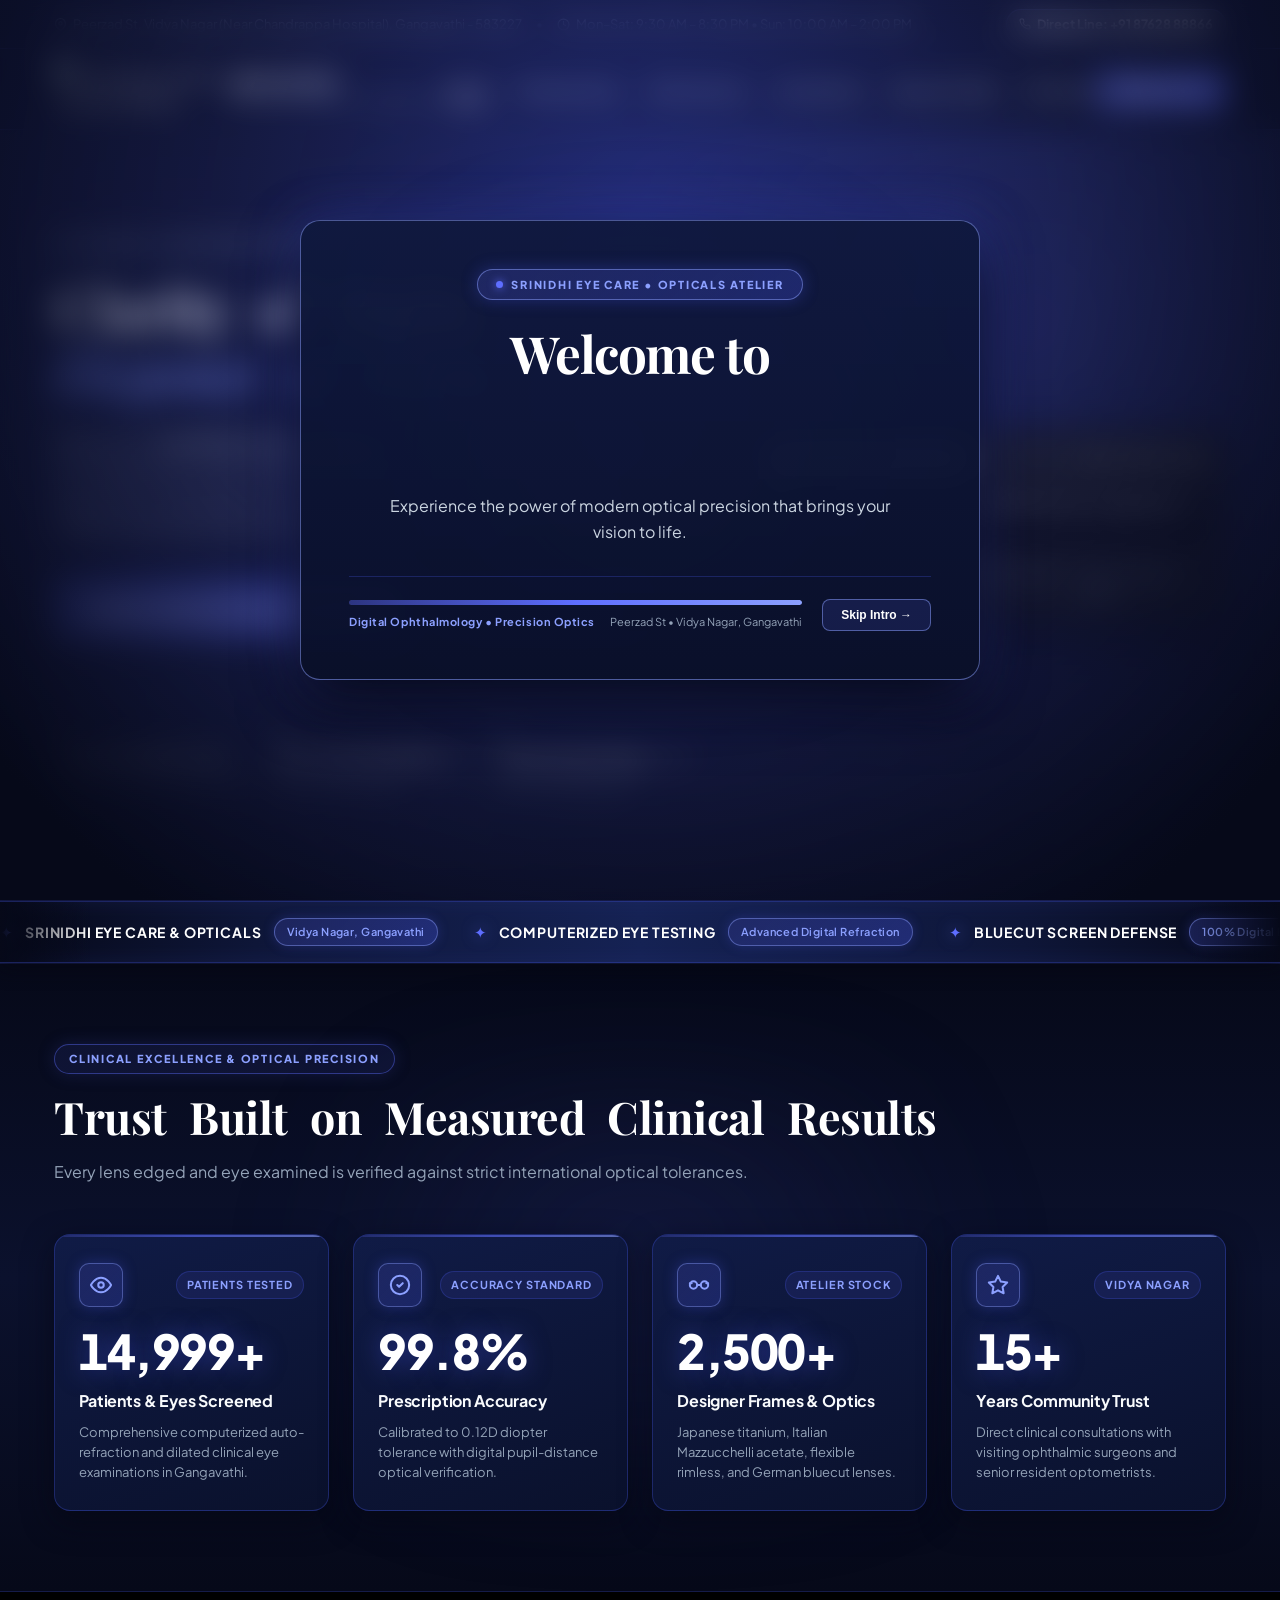
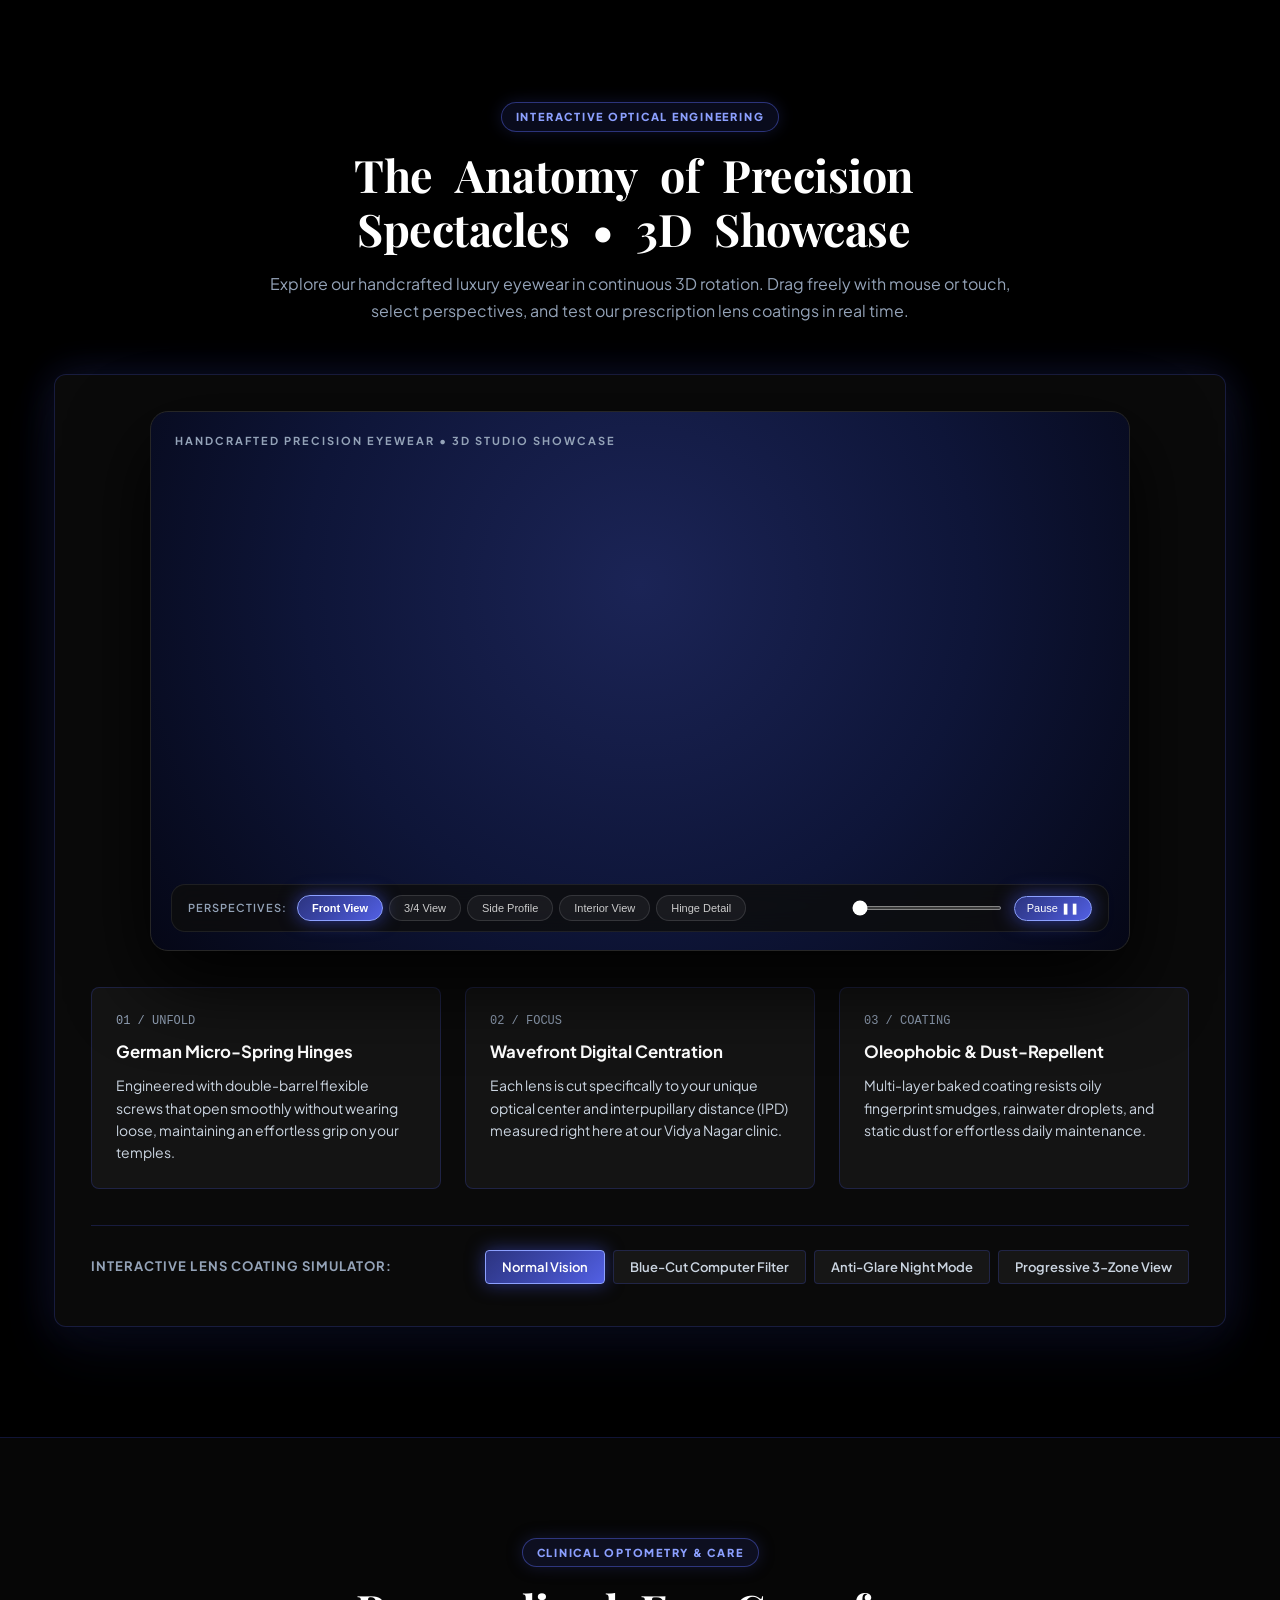
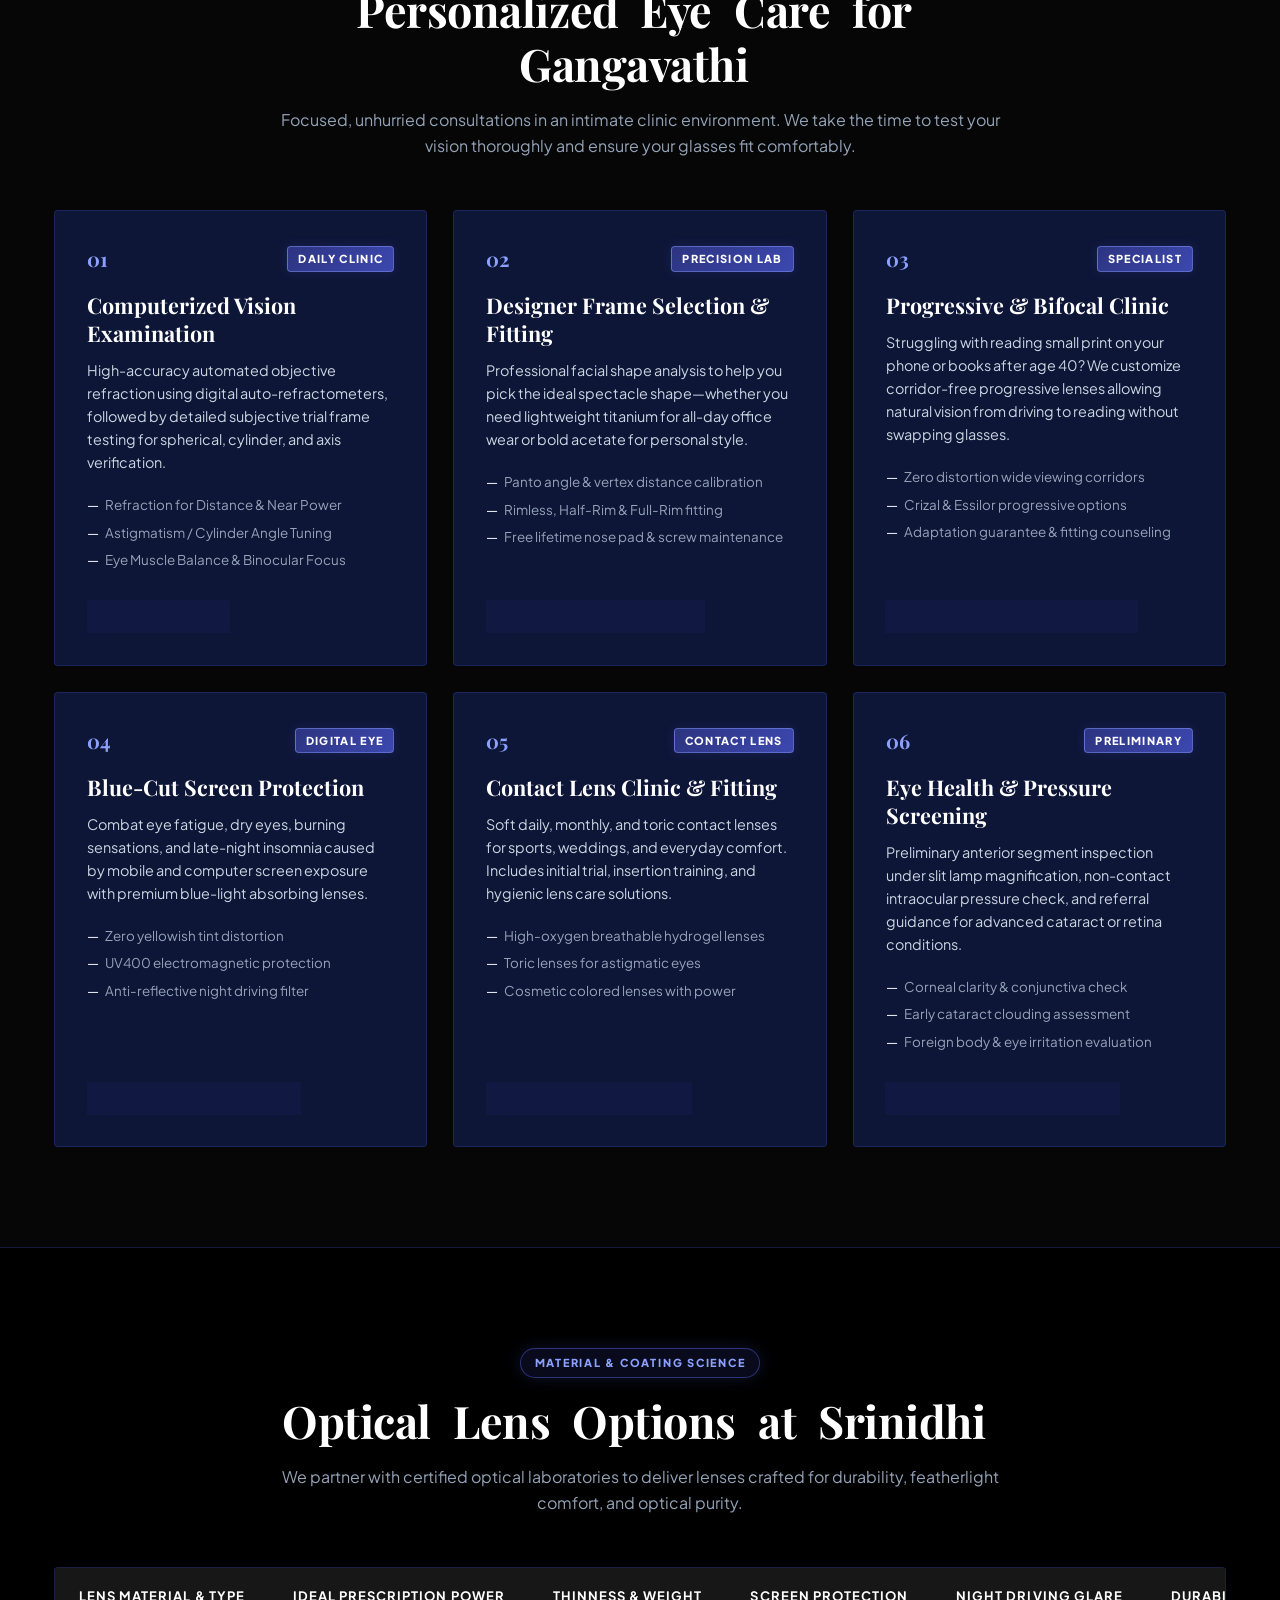
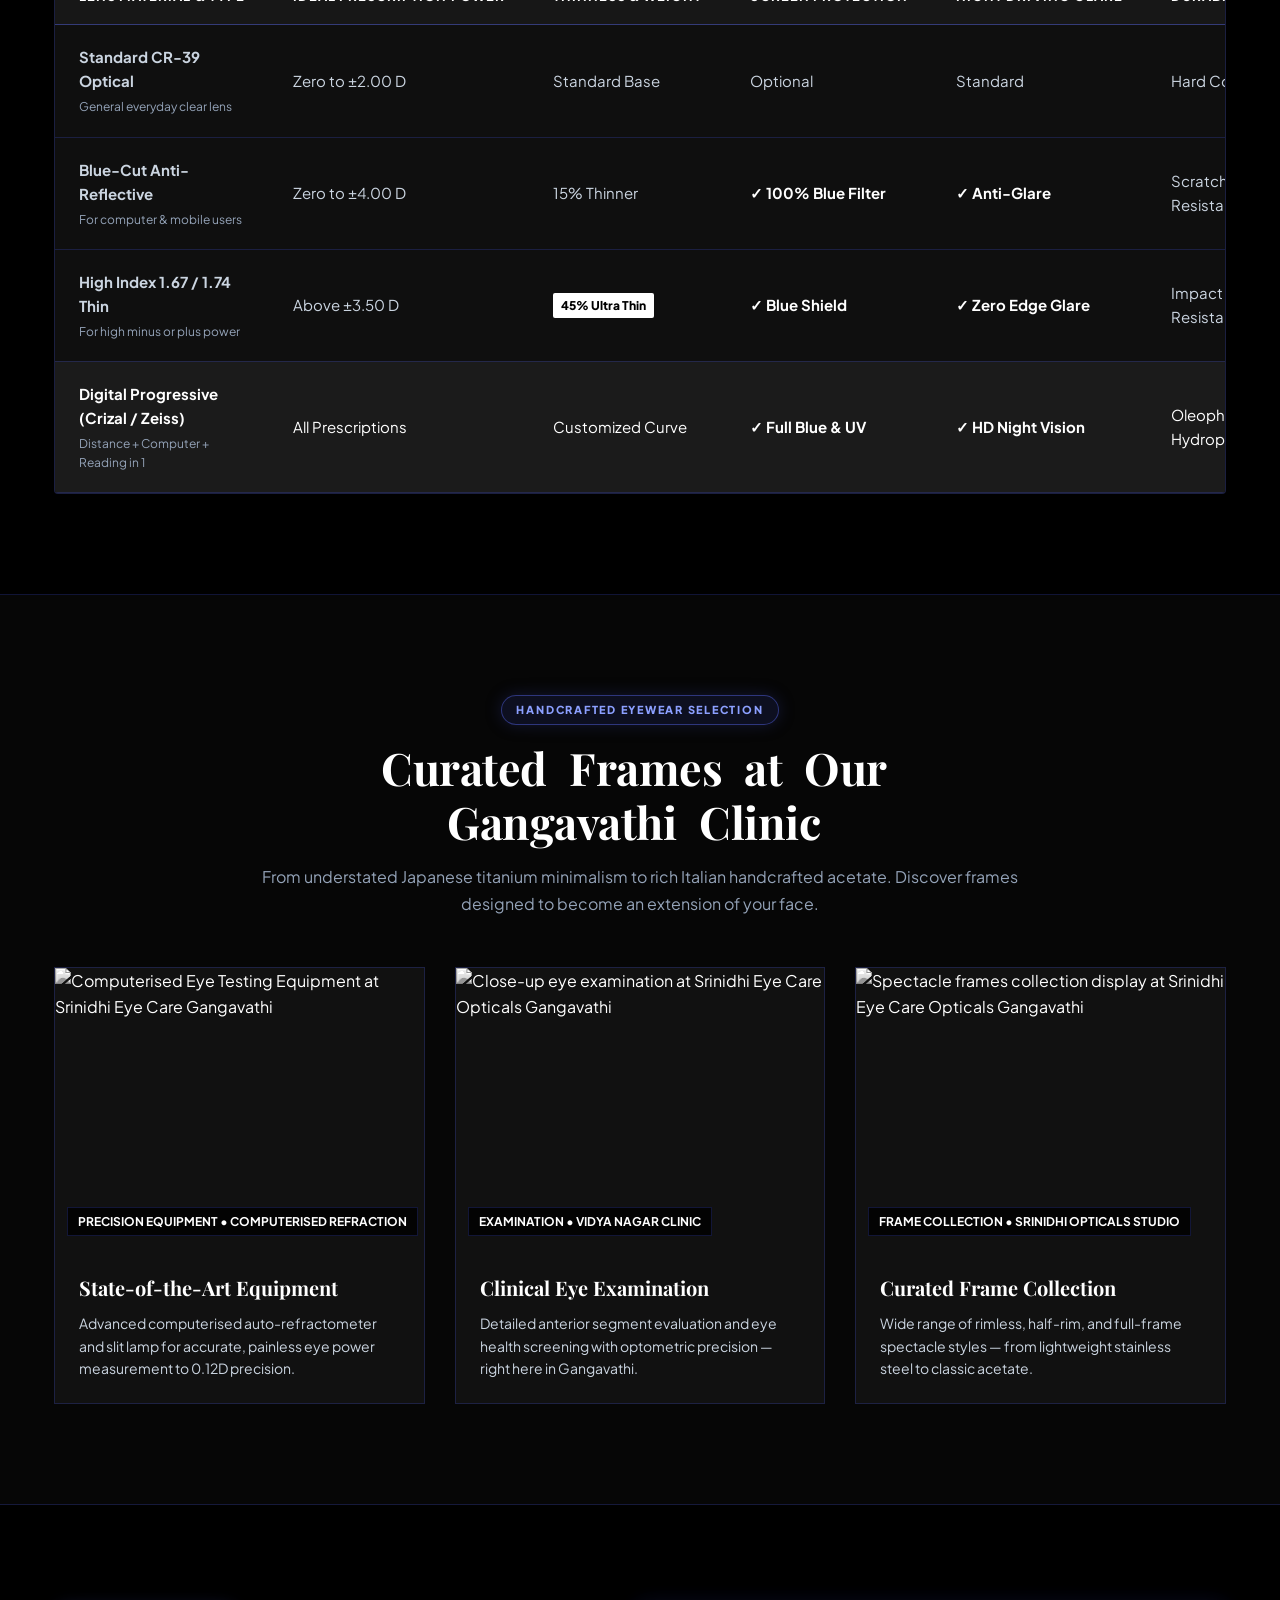
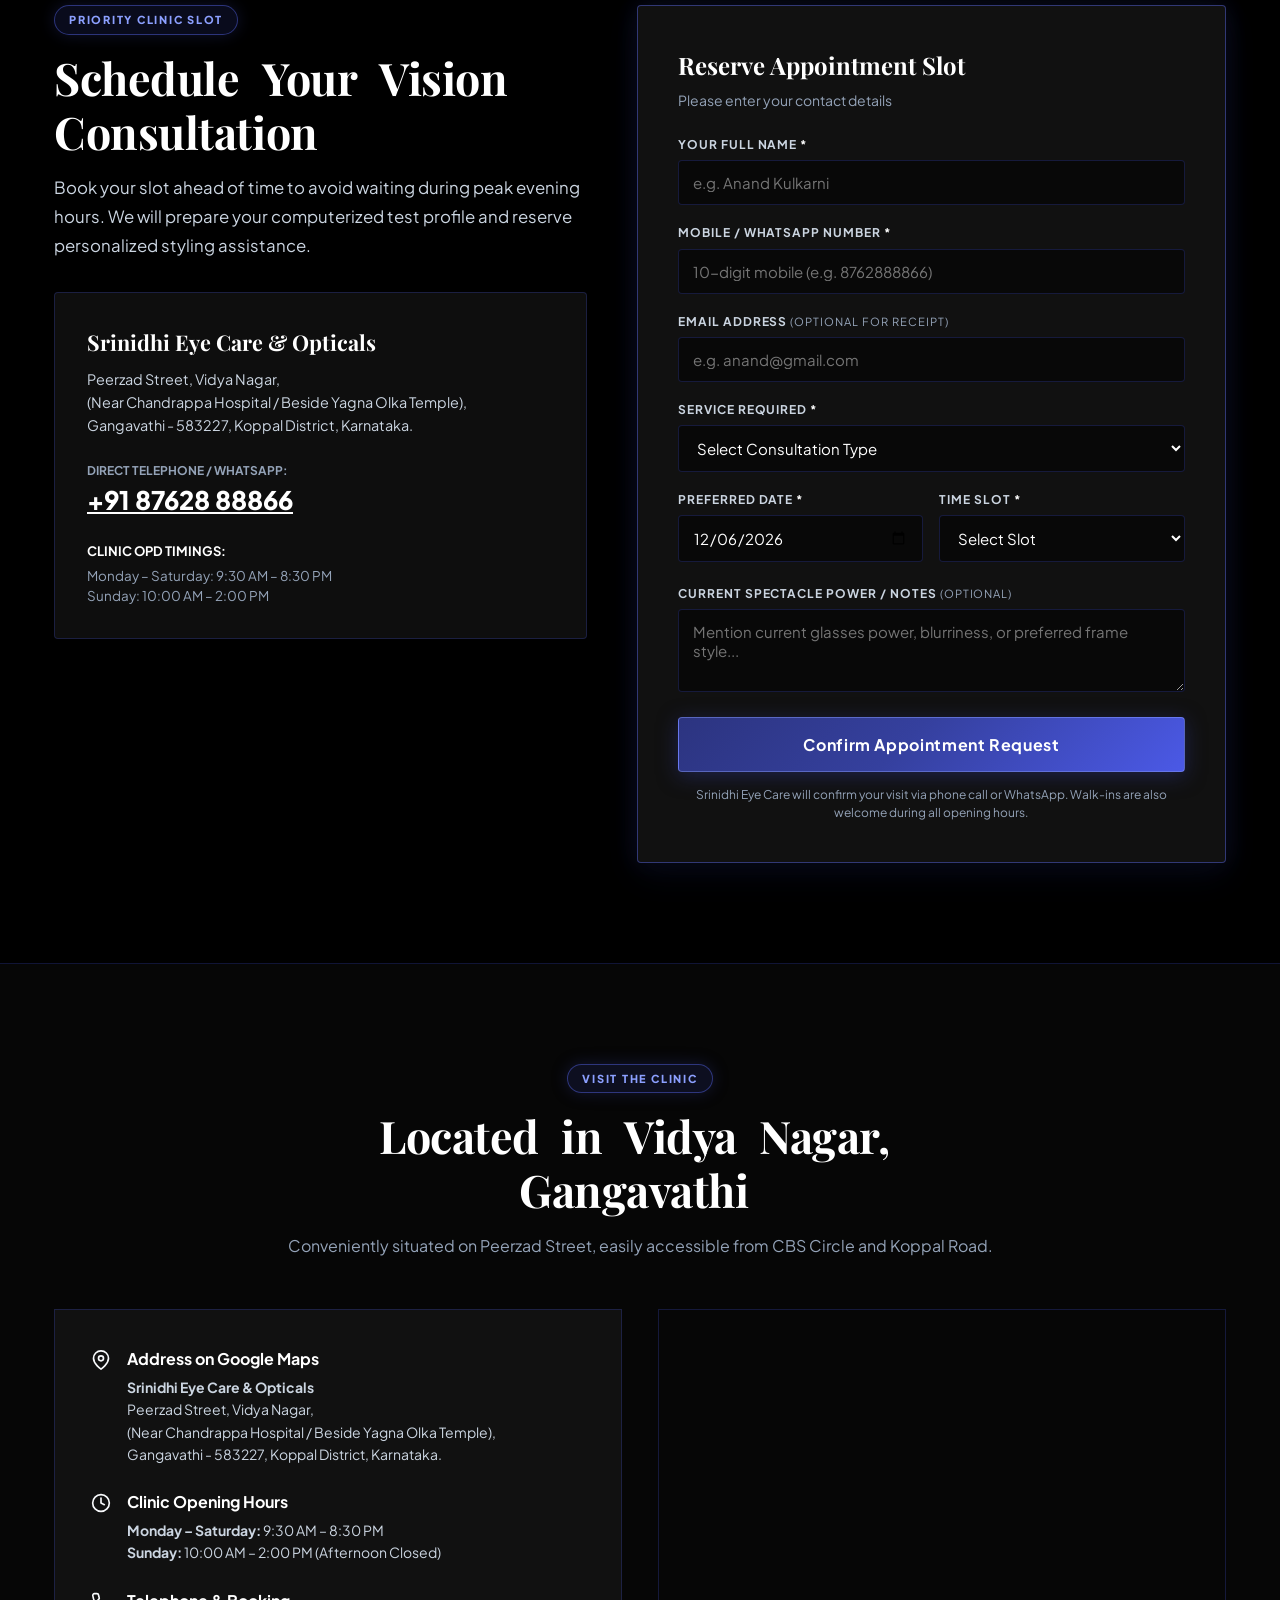
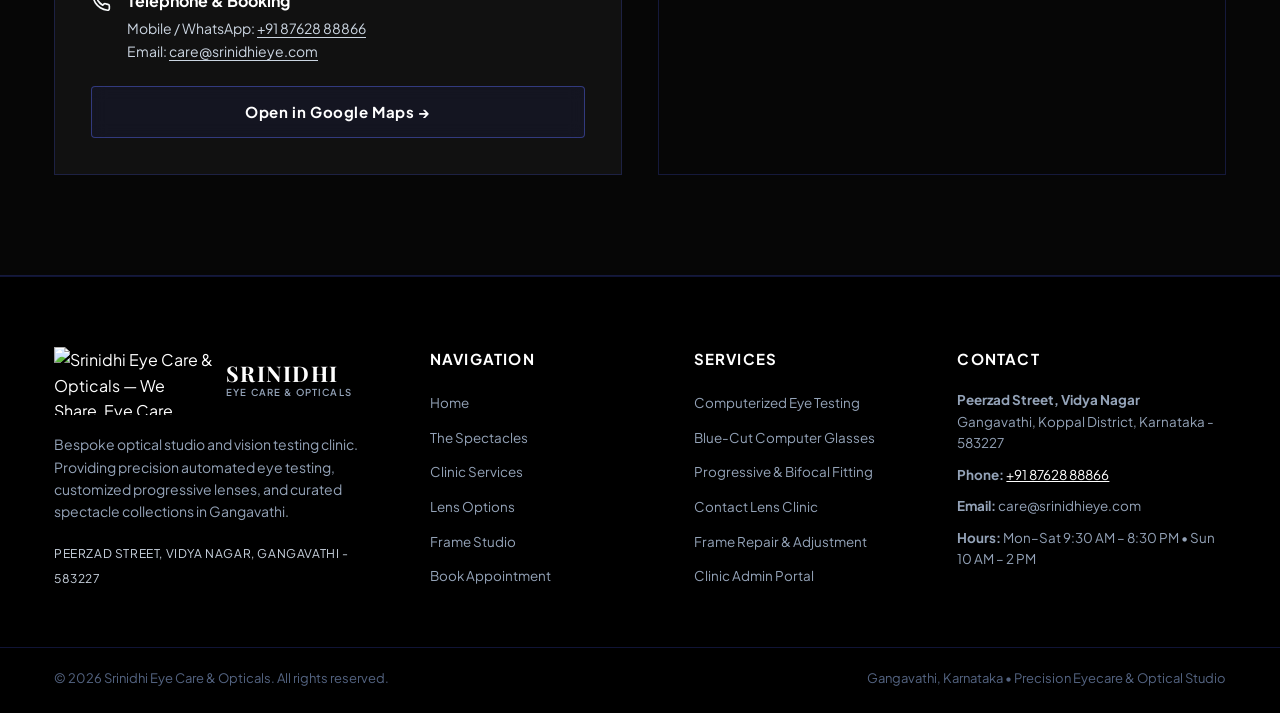
==== commit 5b07832d: "fix: remove seconds display from welcome screen, slow down text flip rotation, and slow down scroll " ====
--- a/index.html
+++ b/index.html
@@ -22,7 +22,7 @@
   <link rel="preconnect" href="https://fonts.gstatic.com" crossorigin>
   <link href="https://fonts.googleapis.com/css2?family=Playfair+Display:ital,wght@0,400;0,600;0,700;0,800;1,400;1,600&family=Plus+Jakarta+Sans:wght@300;400;500;600;700;800&display=swap" rel="stylesheet">
 
-  <link rel="stylesheet" href="style.css?v=16.0">
+  <link rel="stylesheet" href="style.css?v=17.0">
 </head>
 <body class="classic-theme">
 
@@ -55,7 +55,7 @@
             <div class="welcome-timer-fill" id="welcomeTimerFill"></div>
           </div>
           <div class="welcome-timer-labels">
-            <span class="welcome-timer-count" id="welcomeCountdownText">Entering Clinic in 5s...</span>
+            <span class="welcome-timer-tag">Digital Ophthalmology &bull; Precision Optics</span>
             <span class="welcome-timer-loc">Peerzad St &bull; Vidya Nagar, Gangavathi</span>
           </div>
         </div>
@@ -1206,6 +1206,6 @@
   <script src="https://cdnjs.cloudflare.com/ajax/libs/three.js/r128/three.min.js"></script>
   <script src="https://cdn.jsdelivr.net/npm/three@0.128.0/examples/js/controls/OrbitControls.js"></script>
   <script src="config.js?v=4.0"></script>
-  <script src="script.js?v=9.0"></script>
+  <script src="script.js?v=10.0"></script>
 </body>
 </html>
--- a/style.css
+++ b/style.css
@@ -2116,9 +2116,9 @@
   -webkit-background-clip: text;
   -webkit-text-fill-color: transparent;
   transform-origin: 50% 50% -20px;
-  transition: transform 0.45s cubic-bezier(0.16, 1, 0.3, 1),
-              opacity 0.45s cubic-bezier(0.16, 1, 0.3, 1),
-              filter 0.45s cubic-bezier(0.16, 1, 0.3, 1);
+  transition: transform 0.75s cubic-bezier(0.16, 1, 0.3, 1),
+              opacity 0.75s cubic-bezier(0.16, 1, 0.3, 1),
+              filter 0.75s cubic-bezier(0.16, 1, 0.3, 1);
   will-change: transform, opacity, filter;
   filter: drop-shadow(0 0 20px rgba(94, 110, 255, 0.5));
 }
@@ -2179,7 +2179,7 @@
   background: linear-gradient(90deg, #2C3480, #5E6EFF, #8CA0FF);
   box-shadow: 0 0 10px rgba(94, 110, 255, 0.8);
   border-radius: 9999px;
-  animation: welcomeTimerAnim 5s linear forwards;
+  animation: welcomeTimerAnim 7.5s linear forwards;
 }
 
 @keyframes welcomeTimerAnim {
@@ -2192,6 +2192,12 @@
   justify-content: space-between;
   align-items: center;
   font-size: 11px;
+}
+.welcome-timer-tag {
+  color: #8CA0FF;
+  font-weight: 700;
+  font-size: 11px;
+  letter-spacing: 0.05em;
 }
 .welcome-timer-count {
   color: #8CA0FF;
@@ -2249,14 +2255,15 @@
 .blur-fade-text .blur-word {
   display: inline-block;
   opacity: 0;
-  filter: blur(14px);
-  transform: translateY(12px) scale(0.96);
-  transition: opacity 0.55s cubic-bezier(0.16, 1, 0.3, 1),
-              filter 0.55s cubic-bezier(0.16, 1, 0.3, 1),
-              transform 0.55s cubic-bezier(0.16, 1, 0.3, 1);
-  transition-delay: calc(var(--word-idx, 0) * 45ms);
+  filter: blur(18px);
+  transform: translateY(16px) scale(0.94);
+  /* Slow, graceful, cinematic blur fade-in */
+  transition: opacity 1.25s cubic-bezier(0.16, 1, 0.3, 1),
+              filter 1.25s cubic-bezier(0.16, 1, 0.3, 1),
+              transform 1.25s cubic-bezier(0.16, 1, 0.3, 1);
+  transition-delay: calc(var(--word-idx, 0) * 85ms);
   will-change: filter, opacity, transform;
-  margin-right: 0.26em;
+  margin-right: 0.28em;
 }
 
 .blur-fade-text.is-visible .blur-word {
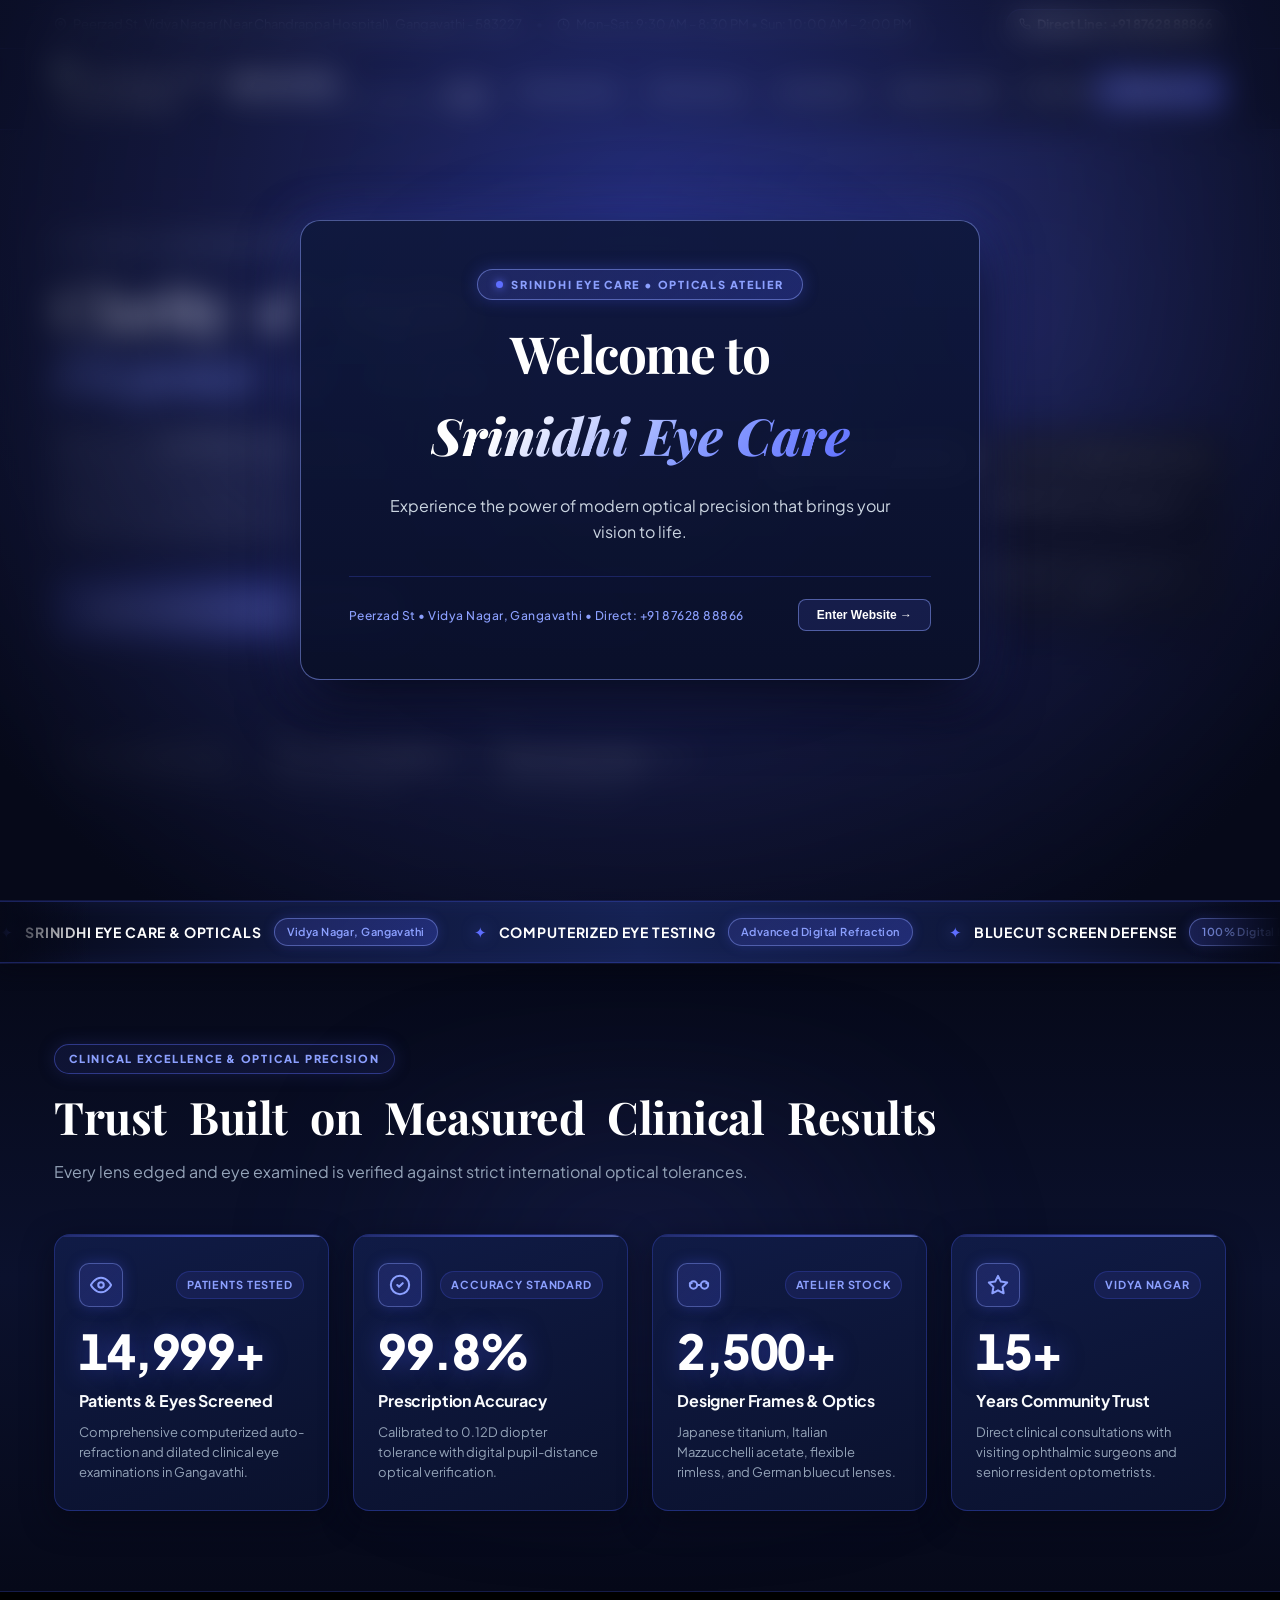
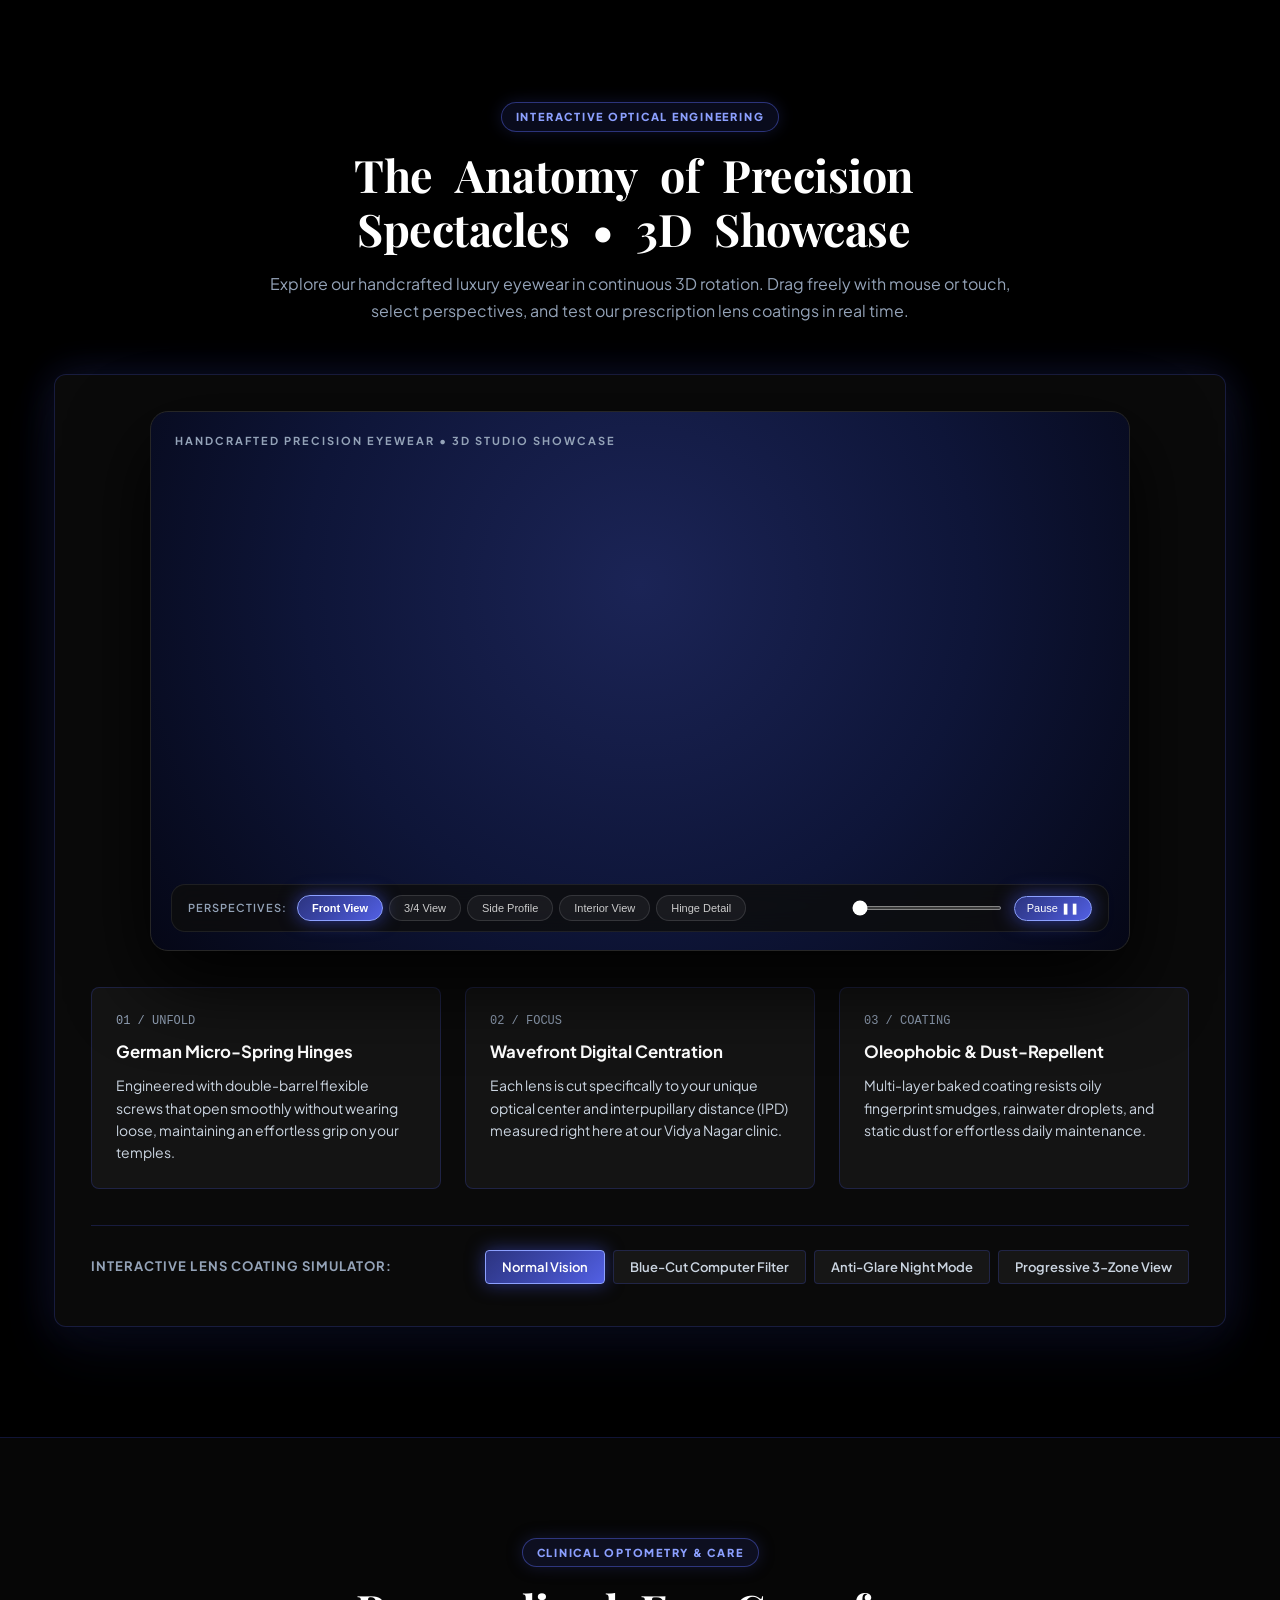
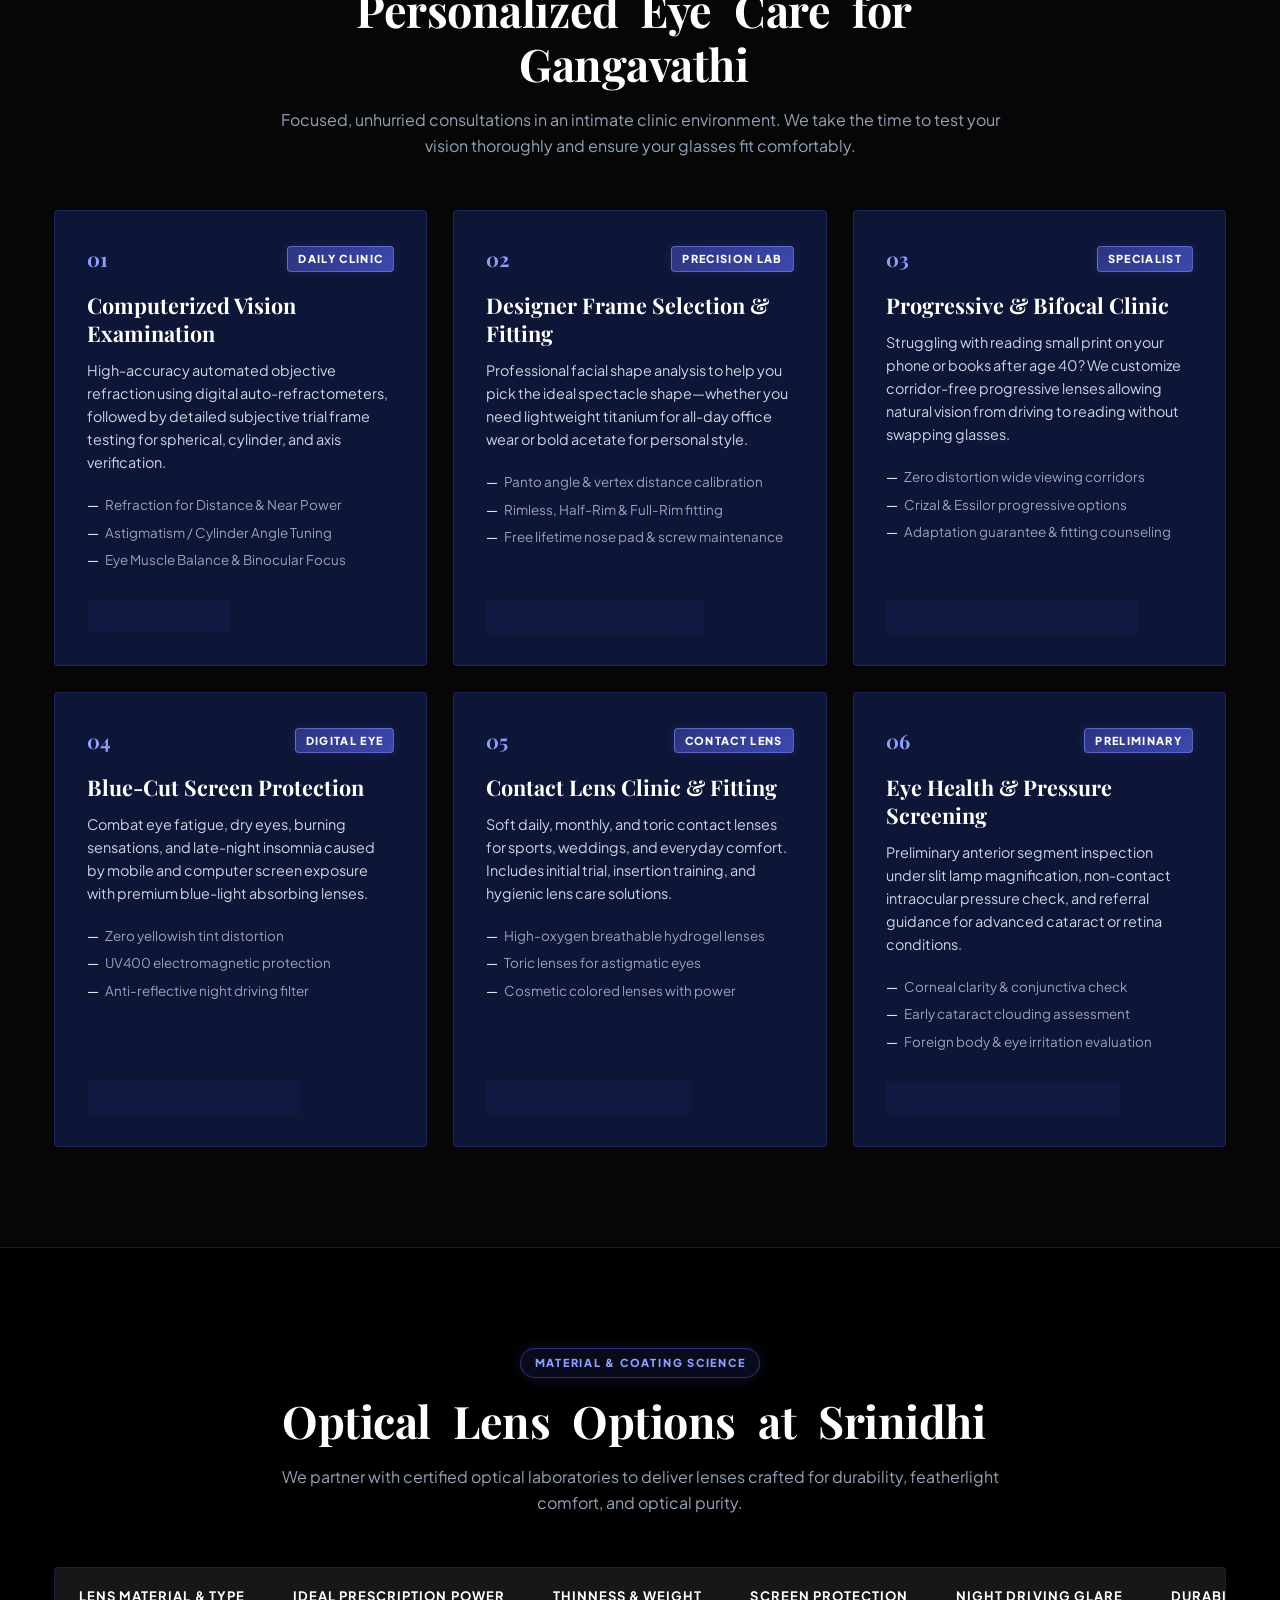
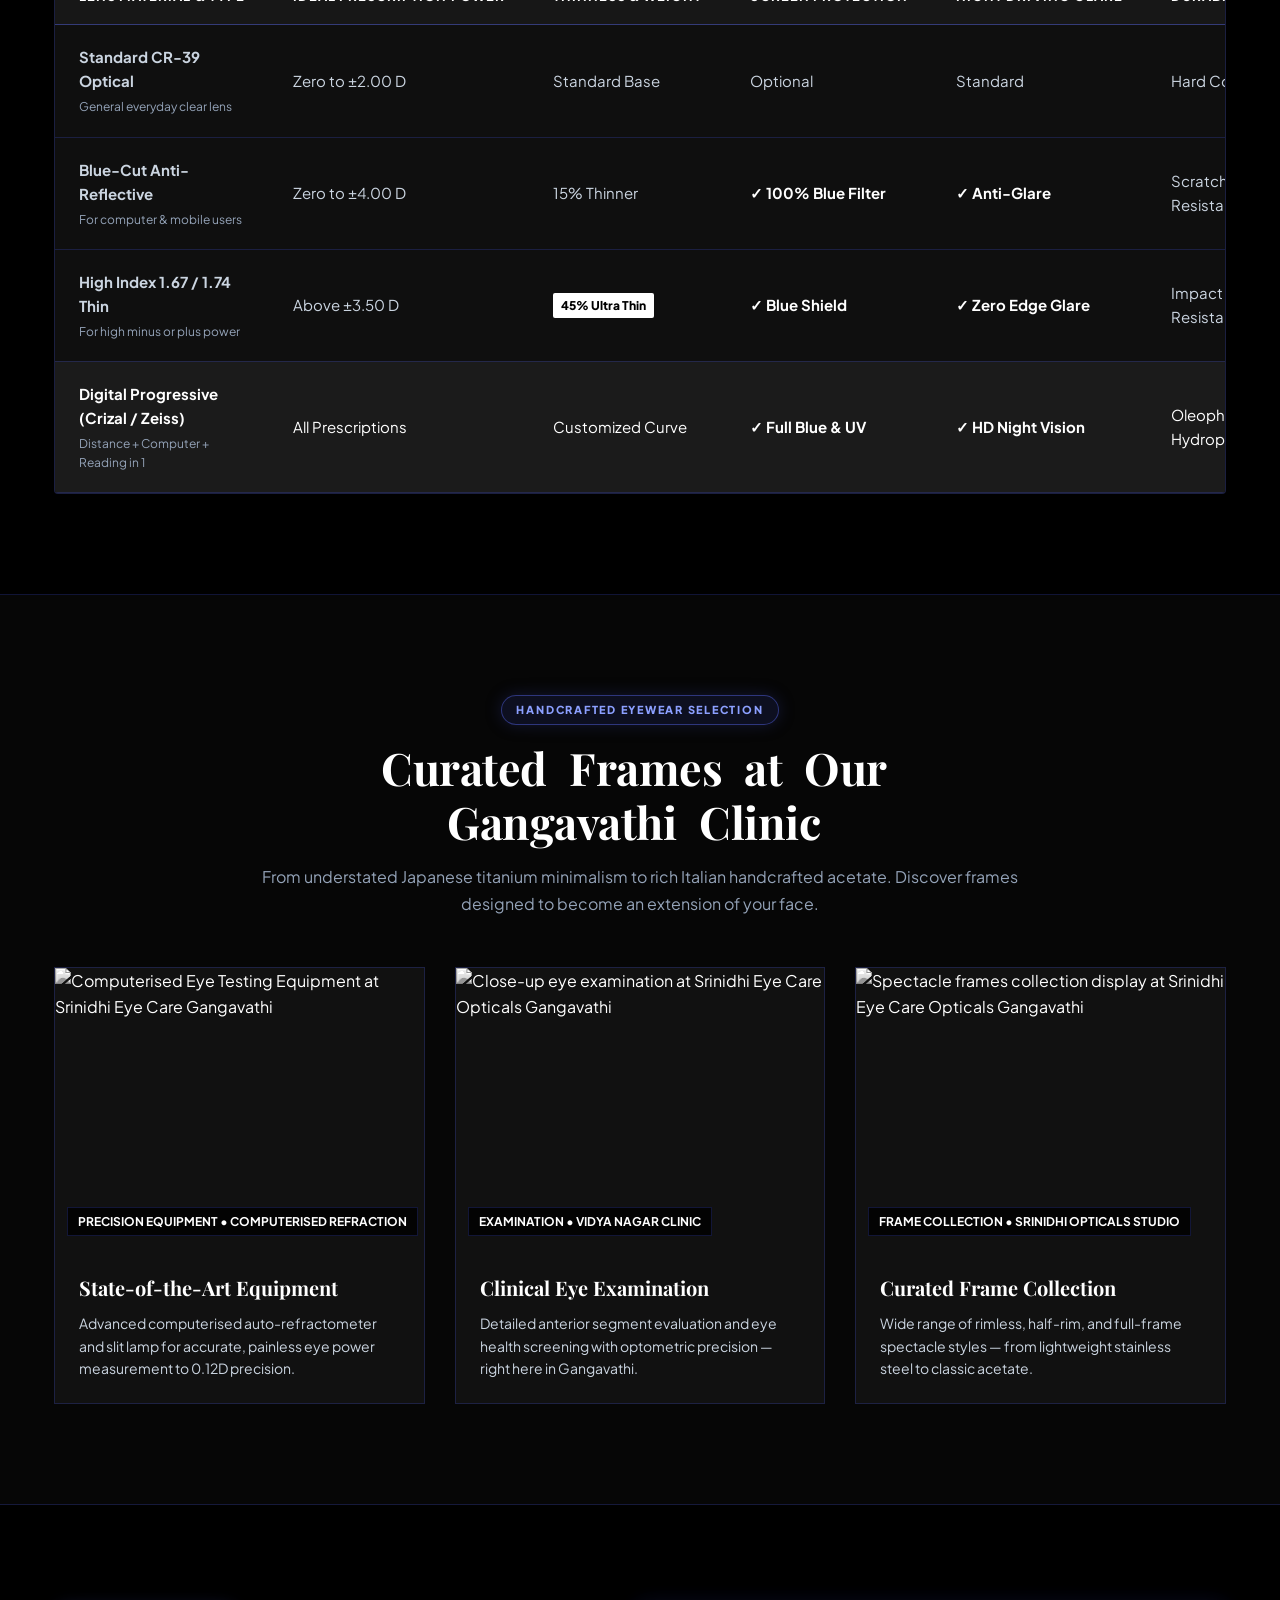
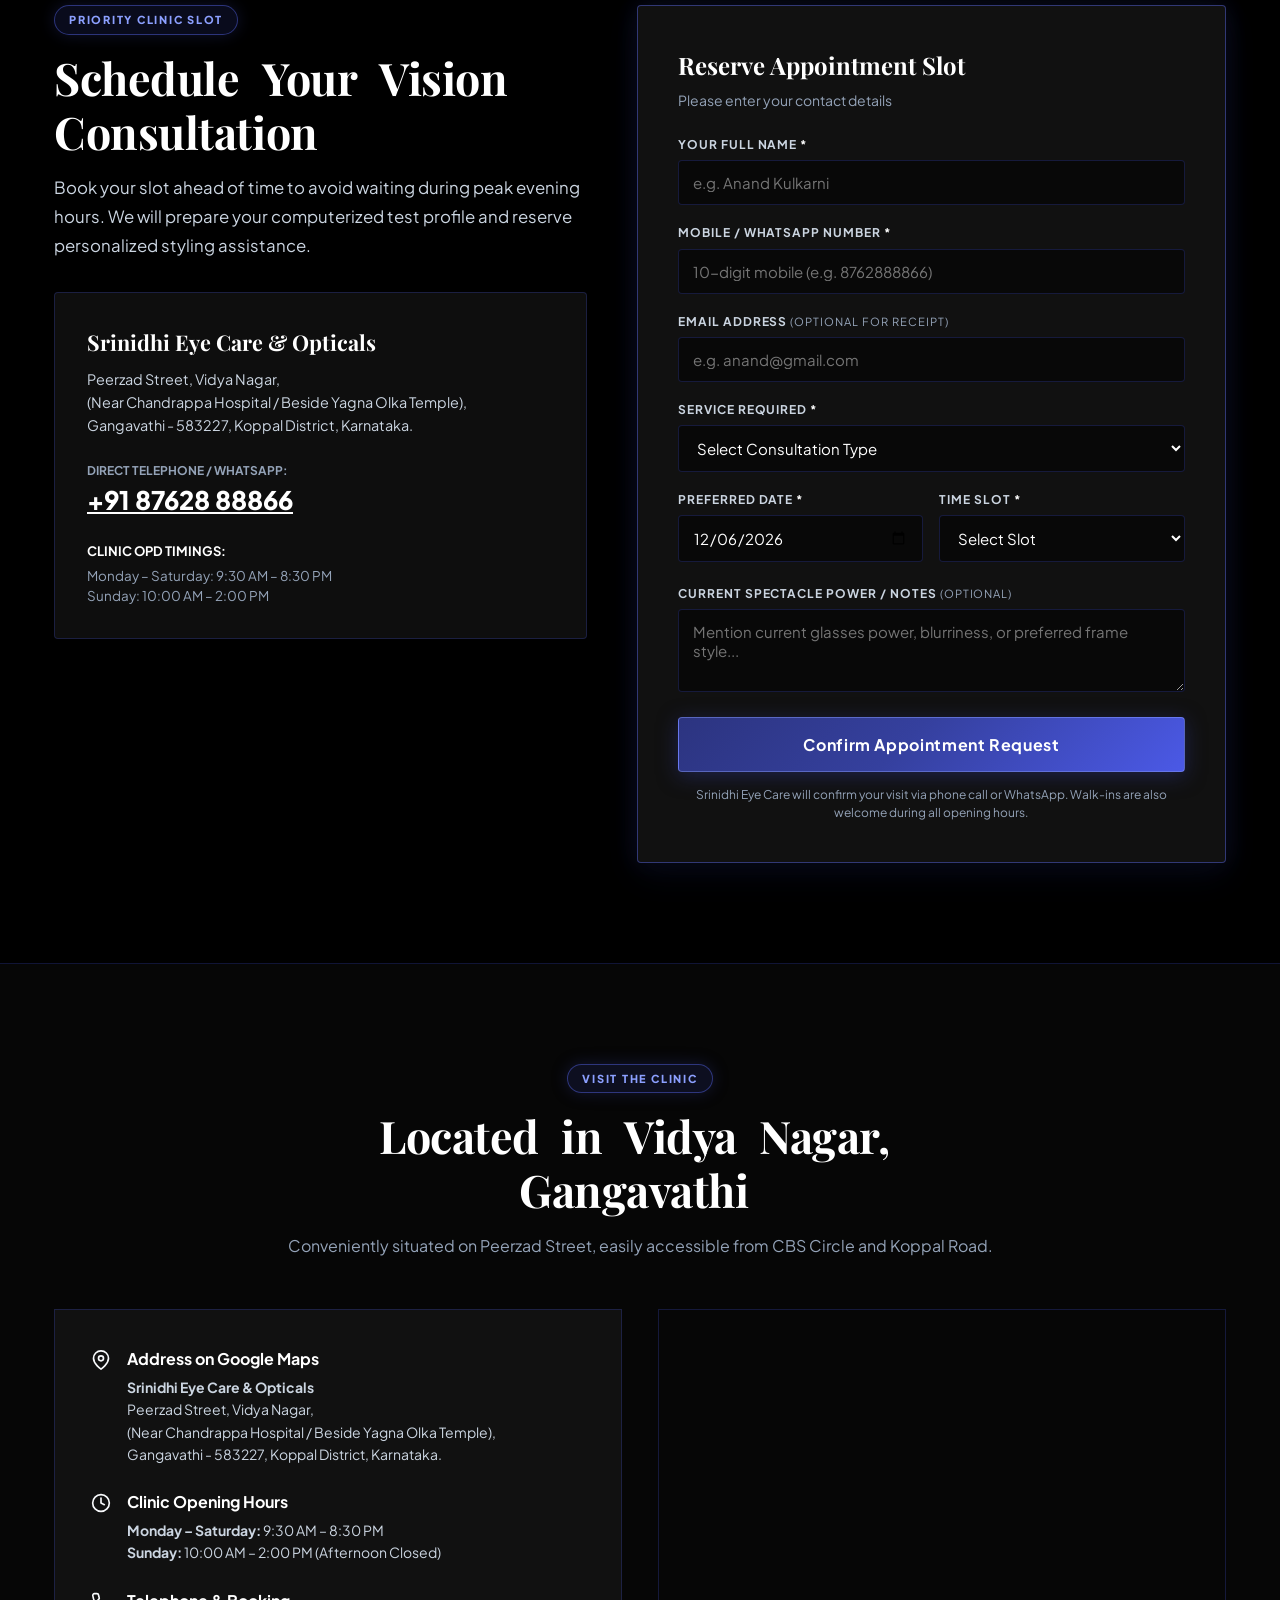
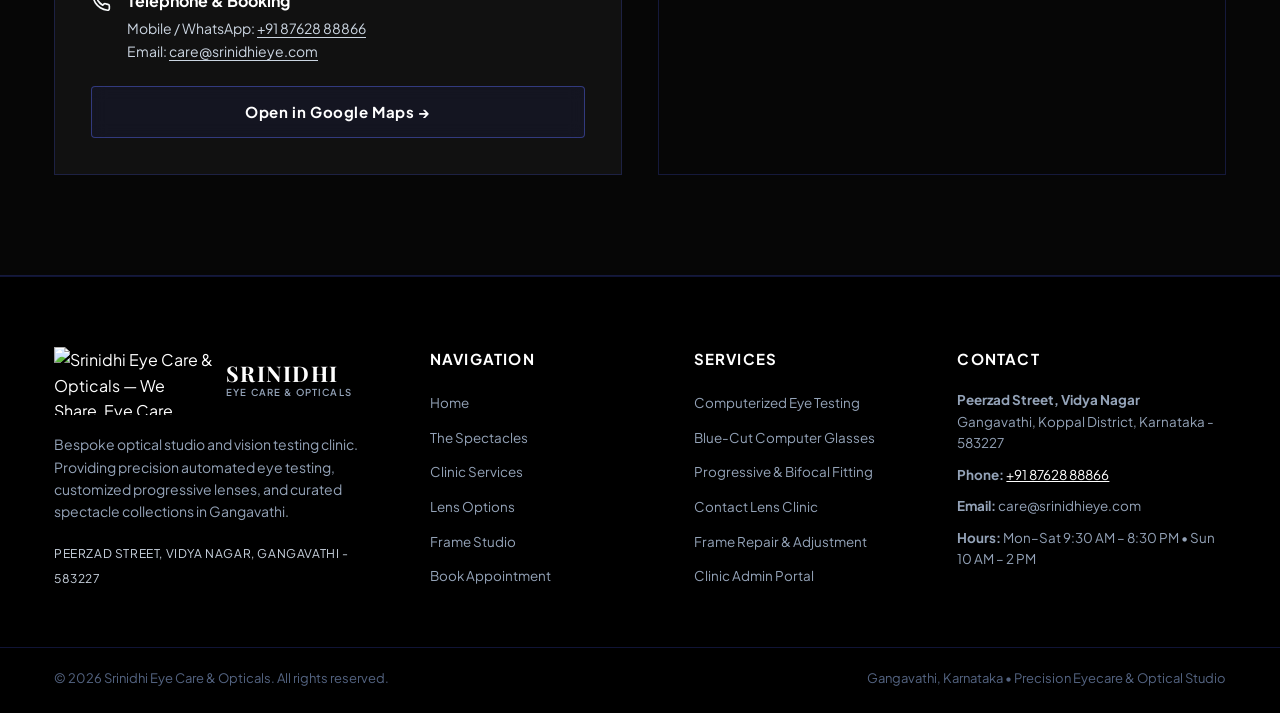
==== commit 8f017bbe: "fix: completely remove timer bar and seconds, slow sentence flip to 3.5s, slow scroll blur fade-in t" ====
--- a/index.html
+++ b/index.html
@@ -8,6 +8,9 @@
   <meta name="description" content="Srinidhi Eye Care &amp; Opticals on Peerzad Street, Vidya Nagar, Gangavathi, Karnataka. Classic precision computerized eye testing, designer spectacle frames, blue-cut computer lenses, and progressive vision care.">
   <meta name="keywords" content="Srinidhi Eye Care, Srinidhi Opticals Gangavathi, Eye clinic Gangavathi, Eye testing Gangavathi, Spectacles Gangavathi, Blue cut lenses, Crizal lenses Koppal, Eyewear Vidya Nagar">
   <meta name="theme-color" content="#000000">
+  <meta http-equiv="Cache-Control" content="no-cache, no-store, must-revalidate">
+  <meta http-equiv="Pragma" content="no-cache">
+  <meta http-equiv="Expires" content="0">
 
   <!-- Open Graph -->
   <meta property="og:title" content="Srinidhi Eye Care &amp; Opticals — Gangavathi, Karnataka">
@@ -22,7 +25,7 @@
   <link rel="preconnect" href="https://fonts.gstatic.com" crossorigin>
   <link href="https://fonts.googleapis.com/css2?family=Playfair+Display:ital,wght@0,400;0,600;0,700;0,800;1,400;1,600&family=Plus+Jakarta+Sans:wght@300;400;500;600;700;800&display=swap" rel="stylesheet">
 
-  <link rel="stylesheet" href="style.css?v=17.0">
+  <link rel="stylesheet" href="style.css?v=25.0">
 </head>
 <body class="classic-theme">
 
@@ -50,18 +53,9 @@
       </p>
 
       <div class="welcome-footer-controls">
-        <div class="welcome-timer-wrap">
-          <div class="welcome-timer-track">
-            <div class="welcome-timer-fill" id="welcomeTimerFill"></div>
-          </div>
-          <div class="welcome-timer-labels">
-            <span class="welcome-timer-tag">Digital Ophthalmology &bull; Precision Optics</span>
-            <span class="welcome-timer-loc">Peerzad St &bull; Vidya Nagar, Gangavathi</span>
-          </div>
-        </div>
-
-        <button type="button" class="btn-skip-intro" id="skipIntroBtn" aria-label="Skip Welcome Intro">
-          <span>Skip Intro &rarr;</span>
+        <span class="welcome-footer-loc">Peerzad St &bull; Vidya Nagar, Gangavathi &bull; Direct: +91 87628 88866</span>
+        <button type="button" class="btn-skip-intro" id="skipIntroBtn" aria-label="Enter Website">
+          <span>Enter Website &rarr;</span>
         </button>
       </div>
     </div>
@@ -1206,6 +1200,6 @@
   <script src="https://cdnjs.cloudflare.com/ajax/libs/three.js/r128/three.min.js"></script>
   <script src="https://cdn.jsdelivr.net/npm/three@0.128.0/examples/js/controls/OrbitControls.js"></script>
   <script src="config.js?v=4.0"></script>
-  <script src="script.js?v=10.0"></script>
+  <script src="script.js?v=25.0"></script>
 </body>
 </html>
--- a/style.css
+++ b/style.css
@@ -2116,9 +2116,10 @@
   -webkit-background-clip: text;
   -webkit-text-fill-color: transparent;
   transform-origin: 50% 50% -20px;
-  transition: transform 0.75s cubic-bezier(0.16, 1, 0.3, 1),
-              opacity 0.75s cubic-bezier(0.16, 1, 0.3, 1),
-              filter 0.75s cubic-bezier(0.16, 1, 0.3, 1);
+  /* Ultra-smooth slow 3D sentence flip */
+  transition: transform 0.9s cubic-bezier(0.16, 1, 0.3, 1),
+              opacity 0.9s cubic-bezier(0.16, 1, 0.3, 1),
+              filter 0.9s cubic-bezier(0.16, 1, 0.3, 1);
   will-change: transform, opacity, filter;
   filter: drop-shadow(0 0 20px rgba(94, 110, 255, 0.5));
 }
@@ -2255,13 +2256,13 @@
 .blur-fade-text .blur-word {
   display: inline-block;
   opacity: 0;
-  filter: blur(18px);
-  transform: translateY(16px) scale(0.94);
-  /* Slow, graceful, cinematic blur fade-in */
-  transition: opacity 1.25s cubic-bezier(0.16, 1, 0.3, 1),
-              filter 1.25s cubic-bezier(0.16, 1, 0.3, 1),
-              transform 1.25s cubic-bezier(0.16, 1, 0.3, 1);
-  transition-delay: calc(var(--word-idx, 0) * 85ms);
+  filter: blur(24px);
+  transform: translateY(20px) scale(0.92);
+  /* Slower, ultra-cinematic blur fade in as visitor scrolls */
+  transition: opacity 1.8s cubic-bezier(0.16, 1, 0.3, 1),
+              filter 1.8s cubic-bezier(0.16, 1, 0.3, 1),
+              transform 1.8s cubic-bezier(0.16, 1, 0.3, 1);
+  transition-delay: calc(var(--word-idx, 0) * 120ms);
   will-change: filter, opacity, transform;
   margin-right: 0.28em;
 }
@@ -2433,3 +2434,10 @@
     padding: 22px 18px;
   }
 }
+
+.welcome-footer-loc {
+  font-size: 12px;
+  color: var(--cobalt-light);
+  letter-spacing: 0.04em;
+  font-weight: 500;
+}
